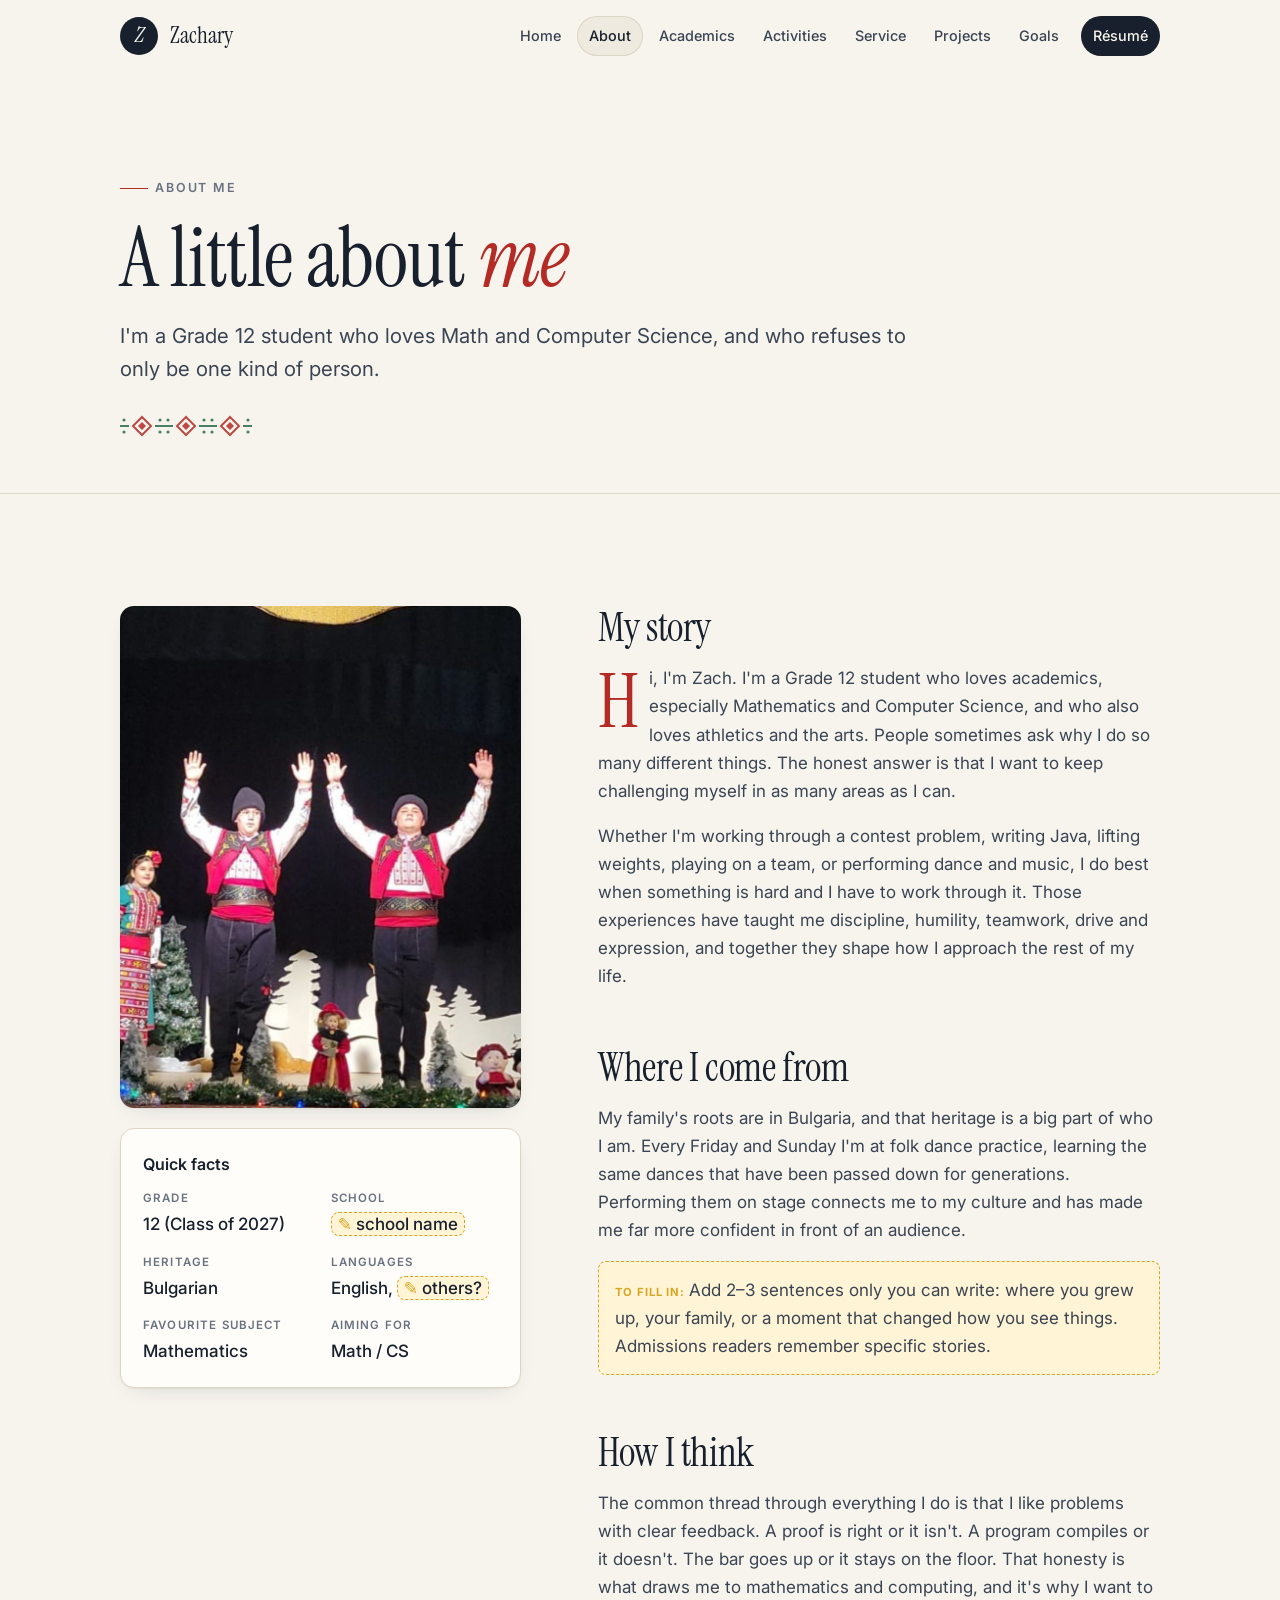
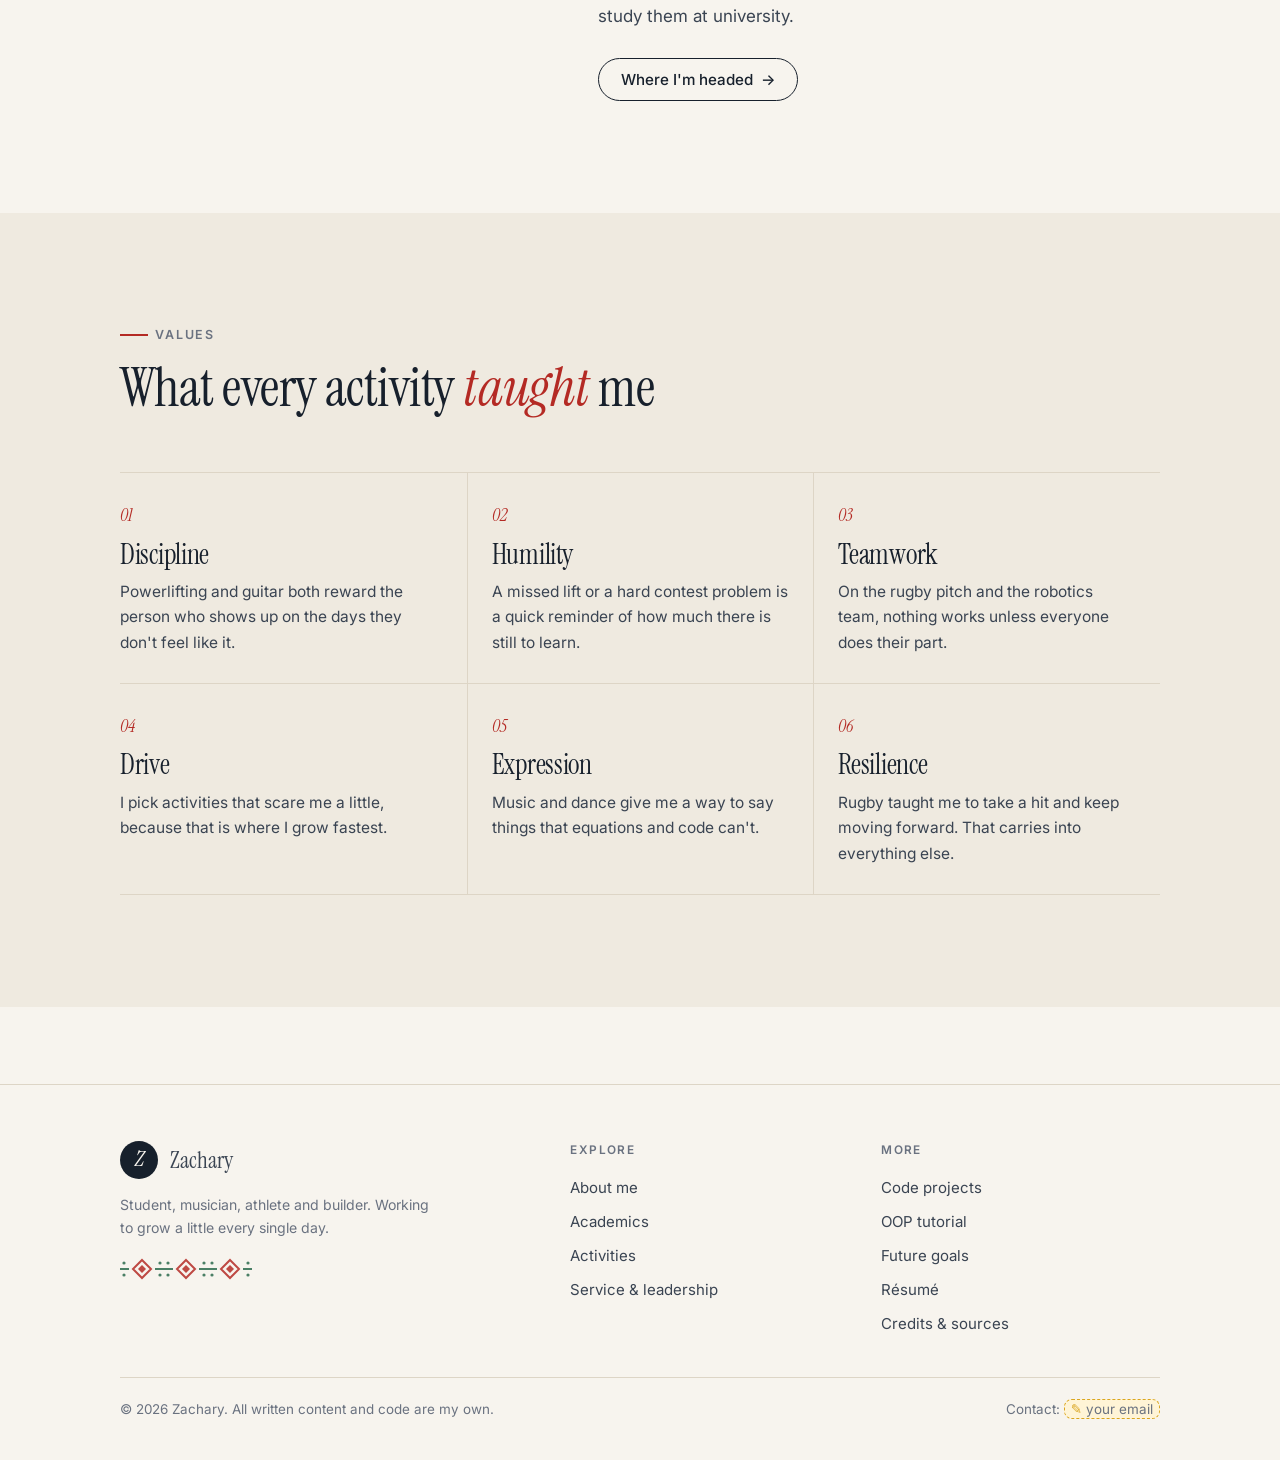
==== about.html @ 3f566f47 "Rebuild portfolio for university applications New editorial design (serif headings, warm paper palet" ====
<!DOCTYPE html>
<html lang="en" class="no-js">
<head>
    <meta charset="UTF-8">
    <meta name="viewport" content="width=device-width, initial-scale=1.0">
    <title>About — Zachary</title>
    <meta name="description" content="Who Zachary is: his story, Bulgarian heritage and the values behind his activities.">
    <meta property="og:title" content="About — Zachary">
    <meta property="og:description" content="Who Zachary is: his story, Bulgarian heritage and the values behind his activities.">
    <meta property="og:image" content="assets/web/dance.jpg">
    <meta name="theme-color" content="#f7f4ee">
    <link rel="icon" href="data:image/svg+xml,%3Csvg xmlns='http://www.w3.org/2000/svg' viewBox='0 0 32 32'%3E%3Ccircle cx='16' cy='16' r='16' fill='%2317202c'/%3E%3Cpath d='M16 6 L24 16 L16 26 L8 16 Z' fill='none' stroke='%23e0605a' stroke-width='2.4'/%3E%3C/svg%3E">
    <link rel="preconnect" href="https://fonts.googleapis.com">
    <link rel="preconnect" href="https://fonts.gstatic.com" crossorigin>
    <link href="https://fonts.googleapis.com/css2?family=Instrument+Serif:ital@0;1&family=Inter:wght@400;500;600;700&family=JetBrains+Mono:wght@400;500&display=swap" rel="stylesheet">
    <link rel="stylesheet" href="https://cdnjs.cloudflare.com/ajax/libs/font-awesome/6.5.1/css/all.min.css">
    <link rel="stylesheet" href="style.css">
</head>
<body>
    <a class="skip-link" href="#main">Skip to content</a>

    <header class="site-header">
        <div class="wrap">
            <a href="index.html" class="brand" aria-label="Zachary — home">
                <span class="brand-mark">Z</span>
                <span class="brand-name">Zachary</span>
            </a>
            <button class="menu-btn" type="button" aria-label="Open menu" aria-expanded="false"><span></span></button>
            <nav class="nav" aria-label="Main">
                <a href="index.html">Home</a>
                <a href="about.html">About</a>
                <a href="academics.html">Academics</a>
                <a href="activities.html">Activities</a>
                <a href="service.html">Service</a>
                <a href="ics4u0.html">Projects</a>
                <a href="goals.html">Goals</a>
                <a href="resume.html" class="nav-cta">Résumé</a>
            </nav>
        </div>
    </header>

    <main id="main">
        <section class="page-head">
            <div class="wrap">
                <span class="eyebrow">About me</span>
                <h1>A little about <em>me</em></h1>
                <p class="lede">I'm a Grade 12 student who loves Math and Computer Science, and who refuses to only be one kind of person.</p>
                <div class="shevitsa short"></div>
            </div>
        </section>

        <section class="section">
            <div class="wrap split">
                <aside class="sticky reveal">
                    <img src="assets/web/dance.jpg" alt="Zachary in traditional Bulgarian costume performing folk dance" style="border-radius:var(--radius);box-shadow:var(--shadow);aspect-ratio:4/5;object-fit:cover;width:100%">
                    <div class="card" style="margin-top:20px;padding:22px">
                        <h4 style="margin-bottom:12px">Quick facts</h4>
                        <dl class="facts" style="grid-template-columns:1fr 1fr;margin:0;border:0;padding:0;gap:14px 20px">
                            <div><dt>Grade</dt><dd>12 (Class of 2027)</dd></div>
                            <div><dt>School</dt><dd><span class="todo">school name</span></dd></div>
                            <div><dt>Heritage</dt><dd>Bulgarian</dd></div>
                            <div><dt>Languages</dt><dd>English, <span class="todo">others?</span></dd></div>
                            <div><dt>Favourite subject</dt><dd>Mathematics</dd></div>
                            <div><dt>Aiming for</dt><dd>Math / CS</dd></div>
                        </dl>
                    </div>
                </aside>
                <div class="prose reveal">
                    <h2>My story</h2>
                    <p class="drop">Hi, I'm Zach. I'm a Grade 12 student who loves academics, especially Mathematics and Computer Science,
                        and who also loves athletics and the arts. People sometimes ask why I do so many different things. The honest answer is
                        that I want to keep challenging myself in as many areas as I can.</p>
                    <p>Whether I'm working through a contest problem, writing Java, lifting weights, playing on a team, or performing
                        dance and music, I do best when something is hard and I have to work through it. Those experiences have taught
                        me discipline, humility, teamwork, drive and expression, and together they shape how I approach the rest of my life.</p>

                    <h2>Where I come from</h2>
                    <p>My family's roots are in Bulgaria, and that heritage is a big part of who I am. Every Friday and Sunday I'm at
                        folk dance practice, learning the same dances that have been passed down for generations. Performing them on stage
                        connects me to my culture and has made me far more confident in front of an audience.</p>
                    <p class="todo">Add 2–3 sentences only you can write: where you grew up, your family, or a moment that changed how you see things. Admissions readers remember specific stories.</p>

                    <h2>How I think</h2>
                    <p>The common thread through everything I do is that I like problems with clear feedback. A proof is right or it
                        isn't. A program compiles or it doesn't. The bar goes up or it stays on the floor. That honesty is what draws me to
                        mathematics and computing, and it's why I want to study them at university.</p>
                    <p style="margin-top:28px"><a class="btn btn-ghost" href="goals.html">Where I'm headed <span class="arrow">→</span></a></p>
                </div>
            </div>
        </section>

        <section class="section alt">
            <div class="wrap">
                <div class="section-head reveal">
                    <span class="eyebrow">Values</span>
                    <h2>What every activity <em>taught</em> me</h2>
                </div>
                <div class="values reveal">
                    <div class="value"><h3>Discipline</h3><p>Powerlifting and guitar both reward the person who shows up on the days they don't feel like it.</p></div>
                    <div class="value"><h3>Humility</h3><p>A missed lift or a hard contest problem is a quick reminder of how much there is still to learn.</p></div>
                    <div class="value"><h3>Teamwork</h3><p>On the rugby pitch and the robotics team, nothing works unless everyone does their part.</p></div>
                    <div class="value"><h3>Drive</h3><p>I pick activities that scare me a little, because that is where I grow fastest.</p></div>
                    <div class="value"><h3>Expression</h3><p>Music and dance give me a way to say things that equations and code can't.</p></div>
                    <div class="value"><h3>Resilience</h3><p>Rugby taught me to take a hit and keep moving forward. That carries into everything else.</p></div>
                </div>
            </div>
        </section>

    </main>

    <footer class="site-footer">
        <div class="wrap">
            <div class="footer-grid">
                <div>
                    <a href="index.html" class="brand"><span class="brand-mark">Z</span><span class="brand-name">Zachary</span></a>
                    <p class="muted small" style="margin-top:14px;max-width:36ch">Student, musician, athlete and builder. Working to grow a little every single day.</p>
                    <div class="shevitsa short" style="margin-top:18px"></div>
                </div>
                <div>
                    <h4>Explore</h4>
                    <ul>
                        <li><a href="about.html">About me</a></li>
                        <li><a href="academics.html">Academics</a></li>
                        <li><a href="activities.html">Activities</a></li>
                        <li><a href="service.html">Service &amp; leadership</a></li>
                    </ul>
                </div>
                <div>
                    <h4>More</h4>
                    <ul>
                        <li><a href="ics4u0.html">Code projects</a></li>
                        <li><a href="tutorial.html">OOP tutorial</a></li>
                        <li><a href="goals.html">Future goals</a></li>
                        <li><a href="resume.html">Résumé</a></li>
                        <li><a href="bibliography.html">Credits &amp; sources</a></li>
                    </ul>
                </div>
            </div>
            <div class="footer-bottom">
                <span>&copy; 2026 Zachary. All written content and code are my own.</span>
                <span>Contact: <span class="todo">your email</span></span>
            </div>
        </div>
    </footer>

    <script src="script.js"></script>
</body>
</html>
---- style.css ----
/* ==========================================================================
   Zachary — Portfolio
   One stylesheet for every page. Colours and fonts are set as tokens below,
   so the whole look can be changed from this first block.
   ========================================================================== */

:root {
    --paper: #f7f4ee;
    --paper-2: #efeae0;
    --card: #fffdf9;
    --ink: #17202c;
    --ink-2: #3a4452;
    --muted: #6a7280;
    --rule: #ddd5c6;
    --red: #b42a24;      /* Bulgarian flag red, softened */
    --green: #2c6a4d;    /* Bulgarian flag green, softened */
    --gold: #b8892e;
    --todo-bg: #fff4d6;
    --todo-border: #d9a520;
    --code-bg: #141a23;
    --code-ink: #e6e2d8;

    --serif: 'Instrument Serif', Georgia, 'Times New Roman', serif;
    --sans: 'Inter', system-ui, -apple-system, 'Segoe UI', sans-serif;
    --mono: 'JetBrains Mono', ui-monospace, Menlo, Consolas, monospace;

    --wrap: 1120px;
    --gutter: clamp(16px, 4vw, 40px);
    --radius: 14px;
    --shadow: 0 1px 2px rgba(23, 32, 44, .05), 0 8px 24px -12px rgba(23, 32, 44, .18);
}

@media (prefers-color-scheme: dark) {
    :root {
        --paper: #12161c;
        --paper-2: #181d25;
        --card: #1b212a;
        --ink: #efe9dd;
        --ink-2: #c9c3b7;
        --muted: #9199a5;
        --rule: #2d3440;
        --red: #e0605a;
        --green: #5fb08a;
        --gold: #d9ad55;
        --todo-bg: #352b10;
        --todo-border: #c9961d;
        --code-bg: #0b0e13;
        --shadow: 0 1px 2px rgba(0, 0, 0, .3), 0 10px 30px -14px rgba(0, 0, 0, .6);
    }
}

/* ---------- Base ---------- */
*, *::before, *::after { box-sizing: border-box; }
* { margin: 0; }

html { scroll-behavior: smooth; scroll-padding-top: 90px; -webkit-text-size-adjust: 100%; }

body {
    font-family: var(--sans);
    font-size: 17px;
    line-height: 1.65;
    color: var(--ink);
    background: var(--paper);
    overflow-x: hidden;
    -webkit-font-smoothing: antialiased;
}

img { max-width: 100%; display: block; }
a { color: inherit; }
p + p { margin-top: 1em; }
strong { font-weight: 600; }

::selection { background: var(--red); color: #fff; }

:focus-visible { outline: 2px solid var(--red); outline-offset: 3px; border-radius: 4px; }

.skip-link {
    position: absolute; left: -999px; top: 8px; z-index: 100;
    background: var(--ink); color: var(--paper); padding: 8px 14px; border-radius: 8px;
}
.skip-link:focus { left: 8px; }

/* ---------- Type ---------- */
h1, h2, h3 {
    font-family: var(--serif);
    font-weight: 400;
    line-height: 1.05;
    letter-spacing: -0.01em;
}
h1 { font-size: clamp(3rem, 8vw, 6.2rem); }
h2 { font-size: clamp(2.2rem, 4.6vw, 3.4rem); }
h3 { font-size: 1.75rem; line-height: 1.15; }
h4 { font-size: 1rem; font-weight: 600; }
em, .italic { font-style: italic; }
h1 em, h2 em { color: var(--red); }

.eyebrow {
    display: inline-flex; align-items: center; gap: .6em;
    font-size: .78rem; font-weight: 600; letter-spacing: .14em; text-transform: uppercase;
    color: var(--muted);
}
.eyebrow::before { content: ''; width: 28px; height: 1.5px; background: var(--red); }

.lede { font-size: clamp(1.1rem, 1.6vw, 1.3rem); color: var(--ink-2); max-width: 62ch; line-height: 1.6; }
.muted { color: var(--muted); }
.small { font-size: .88rem; }

/* ---------- Layout ---------- */
.wrap { max-width: var(--wrap); margin: 0 auto; padding: 0 var(--gutter); }
.section { padding: clamp(64px, 9vw, 112px) 0; }
.section.tight { padding-top: 0; }
.section.alt { background: var(--paper-2); }
.section-head { display: grid; gap: 14px; margin-bottom: clamp(32px, 5vw, 56px); max-width: 760px; }

.grid { display: grid; gap: 24px; }
.grid-2 { grid-template-columns: repeat(2, minmax(0, 1fr)); }
.grid-3 { grid-template-columns: repeat(3, minmax(0, 1fr)); }
.grid-4 { grid-template-columns: repeat(4, minmax(0, 1fr)); }
.split { display: grid; grid-template-columns: 5fr 7fr; gap: clamp(32px, 6vw, 80px); align-items: start; }
.split.even { grid-template-columns: 1fr 1fr; }
.split.narrow-aside { grid-template-columns: 1fr 3fr; }
.split > *, .grid > * { min-width: 0; }
.sticky { position: sticky; top: 110px; }

@media (max-width: 900px) {
    .grid-3, .grid-4 { grid-template-columns: repeat(2, minmax(0, 1fr)); }
    .split, .split.even, .split.narrow-aside { grid-template-columns: 1fr; }
    .sticky { position: static; }
}
@media (max-width: 620px) {
    body { font-size: 16px; }
    .grid-2, .grid-3, .grid-4 { grid-template-columns: 1fr; }
}

/* ---------- Folk embroidery band (shevitsa) ---------- */
.shevitsa {
    height: 22px;
    background-image: url("data:image/svg+xml,%3Csvg xmlns='http://www.w3.org/2000/svg' width='44' height='22' viewBox='0 0 44 22'%3E%3Cg fill='none' stroke-width='2'%3E%3Cpath d='M22 2 L31 11 L22 20 L13 11 Z' stroke='%23b42a24'/%3E%3Cpath d='M22 7 L26 11 L22 15 L18 11 Z' fill='%23b42a24' stroke='none'/%3E%3Cpath d='M0 11 H9 M35 11 H44' stroke='%232c6a4d'/%3E%3Ccircle cx='4' cy='5' r='1.6' fill='%232c6a4d' stroke='none'/%3E%3Ccircle cx='4' cy='17' r='1.6' fill='%232c6a4d' stroke='none'/%3E%3Ccircle cx='40' cy='5' r='1.6' fill='%232c6a4d' stroke='none'/%3E%3Ccircle cx='40' cy='17' r='1.6' fill='%232c6a4d' stroke='none'/%3E%3C/g%3E%3C/svg%3E");
    background-repeat: repeat-x;
    background-position: center;
    opacity: .85;
}
.shevitsa.short { width: 132px; }

/* ---------- Header ---------- */
.site-header {
    position: sticky; top: 0; z-index: 50;
    background: color-mix(in srgb, var(--paper) 86%, transparent);
    backdrop-filter: saturate(1.4) blur(12px);
    -webkit-backdrop-filter: saturate(1.4) blur(12px);
    border-bottom: 1px solid transparent;
    transition: border-color .3s;
}
.site-header.scrolled { border-bottom-color: var(--rule); }
.site-header .wrap { display: flex; align-items: center; justify-content: space-between; height: 72px; gap: 24px; }

.brand { display: flex; align-items: center; gap: 12px; text-decoration: none; }
.brand-mark {
    width: 38px; height: 38px; border-radius: 50%;
    display: grid; place-items: center;
    background: var(--ink); color: var(--paper);
    font-family: var(--serif); font-size: 1.35rem; font-style: italic;
}
.brand-name { font-family: var(--serif); font-size: 1.45rem; line-height: 1; }

.nav { display: flex; align-items: center; gap: 4px; }
.nav a {
    text-decoration: none; font-size: .9rem; font-weight: 500; color: var(--ink-2);
    padding: 8px 12px; border-radius: 999px; transition: background .2s, color .2s;
}
.nav a:hover { background: var(--paper-2); color: var(--ink); }
.nav a.active { color: var(--ink); background: var(--paper-2); box-shadow: inset 0 0 0 1px var(--rule); }
.nav a.nav-cta { background: var(--ink); color: var(--paper); margin-left: 6px; }
.nav a.nav-cta:hover { background: var(--red); color: #fff; }

.menu-btn {
    display: none; width: 44px; height: 44px; border-radius: 50%;
    border: 1px solid var(--rule); background: var(--card); color: var(--ink);
    cursor: pointer; align-items: center; justify-content: center;
}
.menu-btn span, .menu-btn span::before, .menu-btn span::after {
    display: block; width: 18px; height: 1.5px; background: currentColor; position: relative; transition: transform .25s, background .25s;
}
.menu-btn span::before, .menu-btn span::after { content: ''; position: absolute; left: 0; }
.menu-btn span::before { top: -6px; }
.menu-btn span::after { top: 6px; }
.menu-open .menu-btn span { background: transparent; }
.menu-open .menu-btn span::before { transform: translateY(6px) rotate(45deg); }
.menu-open .menu-btn span::after { transform: translateY(-6px) rotate(-45deg); }

@media (max-width: 1020px) {
    .menu-btn { display: inline-flex; }
    .nav {
        position: fixed; inset: 72px 0 auto 0; flex-direction: column; align-items: stretch; gap: 2px;
        background: var(--paper); border-bottom: 1px solid var(--rule);
        padding: 12px var(--gutter) 20px;
        transform: translateY(-8px); opacity: 0; pointer-events: none; transition: opacity .2s, transform .2s;
    }
    .menu-open .nav { transform: none; opacity: 1; pointer-events: auto; }
    .nav a { padding: 12px 14px; font-size: 1rem; }
    .nav a.nav-cta { margin: 8px 0 0; text-align: center; }
}

/* ---------- Buttons ---------- */
.btn {
    display: inline-flex; align-items: center; gap: .55em;
    padding: 13px 22px; border-radius: 999px;
    font: 500 .95rem/1 var(--sans); text-decoration: none; cursor: pointer;
    border: 1px solid var(--ink); transition: transform .2s, background .2s, color .2s, border-color .2s;
}
.btn:hover { transform: translateY(-2px); }
.btn-dark { background: var(--ink); color: var(--paper); }
.btn-dark:hover { background: var(--red); border-color: var(--red); color: #fff; }
.btn-ghost { background: transparent; color: var(--ink); }
.btn-ghost:hover { background: var(--ink); color: var(--paper); }
.btn .arrow { transition: transform .2s; }
.btn:hover .arrow { transform: translateX(3px); }
.btn-row { display: flex; flex-wrap: wrap; gap: 12px; }

.text-link {
    font-weight: 500; text-decoration: none; color: var(--red);
    background: linear-gradient(currentColor, currentColor) 0 100% / 0 1.5px no-repeat;
    transition: background-size .25s;
}
.text-link:hover { background-size: 100% 1.5px; }

/* ---------- Hero (home) ---------- */
.hero { padding: clamp(40px, 7vw, 88px) 0 clamp(56px, 8vw, 96px); }
.hero .wrap { display: grid; grid-template-columns: 1.05fr .95fr; gap: clamp(32px, 6vw, 72px); align-items: center; }
.hero h1 { margin: 18px 0 22px; }
.hero h1 .line { display: block; }
.hero .lede { margin-bottom: 30px; }
.hero-meta { display: flex; flex-wrap: wrap; gap: 8px; margin-top: 28px; }

.chip {
    display: inline-flex; align-items: center; gap: 6px;
    font-size: .8rem; font-weight: 500; color: var(--ink-2);
    padding: 6px 12px; border-radius: 999px; border: 1px solid var(--rule); background: var(--card);
}
.chip .dot { width: 6px; height: 6px; border-radius: 50%; background: var(--green); }

.mosaic { display: grid; grid-template-columns: 1fr 1fr; grid-template-rows: 1fr 1fr; gap: 14px; aspect-ratio: 1 / 1.02; }
.mosaic figure { position: relative; overflow: hidden; border-radius: var(--radius); box-shadow: var(--shadow); background: var(--paper-2); }
.mosaic figure:nth-child(1) { grid-row: span 2; }
.mosaic img { width: 100%; height: 100%; object-fit: cover; transition: transform .6s ease; }
.mosaic figure:hover img { transform: scale(1.04); }
.mosaic figcaption {
    position: absolute; left: 10px; bottom: 10px;
    font-size: .74rem; font-weight: 600; letter-spacing: .04em;
    background: rgba(255, 253, 249, .92); color: #17202c; padding: 5px 10px; border-radius: 999px;
}
.stamp {
    position: absolute; right: -14px; top: -14px; width: 112px; height: 112px; z-index: 2;
    animation: spin 28s linear infinite;
}
.mosaic-wrap { position: relative; }
@keyframes spin { to { transform: rotate(360deg); } }

@media (max-width: 900px) {
    .hero .wrap { grid-template-columns: 1fr; }
    .stamp { width: 88px; height: 88px; right: -6px; top: -20px; }
}

/* ---------- Page header (inner pages) ---------- */
.page-head { padding: clamp(48px, 8vw, 96px) 0 clamp(36px, 5vw, 56px); border-bottom: 1px solid var(--rule); }
.page-head h1 { font-size: clamp(2.8rem, 7vw, 5.2rem); margin: 16px 0 18px; }
.page-head .shevitsa { margin-top: 30px; }

.banner { position: relative; height: clamp(220px, 34vw, 380px); overflow: hidden; }
.banner img { width: 100%; height: 100%; object-fit: cover; }
.banner::after { content: ''; position: absolute; inset: 0; background: linear-gradient(to bottom, transparent 40%, rgba(0,0,0,.35)); }

/* ---------- Stats ---------- */
.stats { display: grid; grid-template-columns: repeat(4, 1fr); border-top: 1px solid var(--rule); border-bottom: 1px solid var(--rule); }
.stat { padding: 28px 24px; border-left: 1px solid var(--rule); }
.stat:first-child { border-left: 0; padding-left: 0; }
.stat-num { font-family: var(--serif); font-size: clamp(2.4rem, 4.5vw, 3.4rem); line-height: 1; }
.stat-num small { font-size: .45em; color: var(--muted); margin-left: 3px; }
.stat-label { margin-top: 8px; font-size: .88rem; color: var(--muted); }
@media (max-width: 900px) {
    .stats { grid-template-columns: repeat(2, 1fr); }
    .stat:nth-child(3) { border-left: 0; padding-left: 0; }
    .stat:nth-child(n+3) { border-top: 1px solid var(--rule); }
}

/* ---------- Cards ---------- */
.card {
    background: var(--card); border: 1px solid var(--rule); border-radius: var(--radius);
    padding: 28px; box-shadow: var(--shadow);
}
.card h3 { margin-bottom: 10px; }
.card p { color: var(--ink-2); }

.link-card { display: flex; flex-direction: column; gap: 12px; text-decoration: none; transition: transform .25s, border-color .25s; }
.link-card:hover { transform: translateY(-4px); border-color: var(--ink); }
.link-card .num { font-family: var(--serif); font-style: italic; color: var(--red); font-size: 1.2rem; }
.link-card .go { margin-top: auto; font-size: .9rem; font-weight: 500; display: flex; align-items: center; gap: 6px; }
.link-card:hover .go { color: var(--red); }

.icon-badge {
    width: 46px; height: 46px; border-radius: 12px; display: grid; place-items: center;
    background: var(--paper-2); color: var(--red); font-size: 1.15rem; margin-bottom: 16px;
}

/* Feature: photo + text activity block */
.feature { display: grid; grid-template-columns: 1fr 1.25fr; gap: clamp(24px, 5vw, 64px); align-items: center; }
.feature + .feature { margin-top: clamp(56px, 8vw, 96px); }
.feature.flip .feature-media { order: 2; }
.feature-media { position: relative; }
.feature-media img { border-radius: var(--radius); box-shadow: var(--shadow); aspect-ratio: 4 / 3.4; object-fit: cover; width: 100%; }
.feature-media .tag {
    position: absolute; top: 14px; left: 14px; font-size: .74rem; font-weight: 600; letter-spacing: .08em; text-transform: uppercase;
    background: var(--card); color: var(--ink); padding: 6px 12px; border-radius: 999px;
}
.feature h3 { font-size: clamp(2rem, 3.4vw, 2.6rem); margin: 10px 0 14px; }
.feature p { color: var(--ink-2); }
@media (max-width: 800px) {
    .feature { grid-template-columns: 1fr; }
    .feature.flip .feature-media { order: 0; }
}

.facts { display: grid; grid-template-columns: repeat(3, auto); justify-content: start; gap: 6px 32px; margin: 22px 0; padding: 16px 0; border-top: 1px solid var(--rule); border-bottom: 1px solid var(--rule); }
.facts dt { font-size: .72rem; font-weight: 600; letter-spacing: .1em; text-transform: uppercase; color: var(--muted); }
.facts dd { font-weight: 500; margin: 0; }
.facts div { display: grid; gap: 2px; }
@media (max-width: 520px) { .facts { grid-template-columns: 1fr 1fr; } }

.learned { margin-top: 18px; padding-left: 18px; border-left: 2px solid var(--green); color: var(--ink-2); font-style: italic; font-family: var(--serif); font-size: 1.3rem; line-height: 1.4; }

/* ---------- Lists: timeline, awards ---------- */
.timeline { list-style: none; padding: 0; position: relative; }
.timeline::before { content: ''; position: absolute; left: 7px; top: 6px; bottom: 6px; width: 1.5px; background: var(--rule); }
.timeline li { position: relative; padding: 0 0 32px 40px; }
.timeline li:last-child { padding-bottom: 0; }
.timeline li::before {
    content: ''; position: absolute; left: 0; top: 6px; width: 16px; height: 16px; border-radius: 50%;
    background: var(--paper); border: 2px solid var(--red);
}
.timeline .when { font-size: .78rem; font-weight: 600; letter-spacing: .1em; text-transform: uppercase; color: var(--red); }
.timeline h4 { font-size: 1.1rem; margin: 2px 0 4px; }
.timeline p { color: var(--ink-2); }

.award-list { list-style: none; padding: 0; border-top: 1px solid var(--rule); }
.award-list li { display: grid; grid-template-columns: 56px 1fr auto; gap: 18px; align-items: start; padding: 22px 0; border-bottom: 1px solid var(--rule); }
.award-list .medal { width: 44px; height: 44px; border-radius: 50%; display: grid; place-items: center; background: var(--paper-2); color: var(--gold); font-size: 1.05rem; }
.award-list h4 { font-size: 1.1rem; margin-bottom: 4px; }
.award-list p { color: var(--ink-2); font-size: .95rem; }
.award-list .lvl { font-size: .75rem; font-weight: 600; letter-spacing: .08em; text-transform: uppercase; color: var(--muted); white-space: nowrap; padding-top: 4px; }
@media (max-width: 620px) {
    .award-list li { grid-template-columns: 44px 1fr; }
    .award-list .lvl { grid-column: 2; padding-top: 0; }
}

.check-list { list-style: none; padding: 0; display: grid; gap: 10px; }
.check-list li { position: relative; padding-left: 28px; color: var(--ink-2); }
.check-list li::before { content: ''; position: absolute; left: 2px; top: .55em; width: 12px; height: 7px; border-left: 2px solid var(--green); border-bottom: 2px solid var(--green); transform: rotate(-45deg); }

/* ---------- Values ---------- */
.values { counter-reset: v; display: grid; grid-template-columns: repeat(3, 1fr); gap: 0; border-top: 1px solid var(--rule); }
.value { padding: 28px 24px 28px 0; border-bottom: 1px solid var(--rule); }
.value:not(:nth-child(3n+1)) { padding-left: 24px; border-left: 1px solid var(--rule); }
.value::before { counter-increment: v; content: '0' counter(v); font-family: var(--serif); font-style: italic; color: var(--red); font-size: 1.1rem; }
.value h3 { margin: 8px 0 8px; }
.value p { color: var(--ink-2); font-size: .97rem; }
@media (max-width: 900px) {
    .values { grid-template-columns: 1fr; }
    .value, .value:not(:nth-child(3n+1)) { padding: 24px 0; border-left: 0; }
}

/* ---------- Quote ---------- */
.pull { font-family: var(--serif); font-size: clamp(1.8rem, 3.6vw, 2.8rem); line-height: 1.2; max-width: 22ch; }
.pull::before { content: '“'; color: var(--red); }
.pull::after { content: '”'; color: var(--red); }

/* ---------- Powerlifting ---------- */
.lifts { display: grid; gap: 20px; }
.lift-row { display: grid; grid-template-columns: 110px 1fr 120px; gap: 16px; align-items: center; }
.lift-name { font-weight: 600; }
.lift-track { height: 10px; background: var(--paper-2); border-radius: 999px; overflow: hidden; border: 1px solid var(--rule); }
.lift-fill { height: 100%; width: 0; background: linear-gradient(90deg, var(--green), var(--red)); border-radius: inherit; transition: width 1.4s cubic-bezier(.2, .8, .2, 1); }
.lift-kg { font-family: var(--serif); font-size: 1.8rem; text-align: right; line-height: 1; }
.lift-kg small { font-family: var(--sans); font-size: .8rem; color: var(--muted); margin-left: 3px; }
.lift-total { margin-top: 10px; padding-top: 20px; border-top: 1px solid var(--rule); display: flex; justify-content: space-between; align-items: baseline; flex-wrap: wrap; gap: 8px; }
.lift-total .big { font-family: var(--serif); font-size: clamp(3rem, 6vw, 4.4rem); line-height: 1; }
@media (max-width: 520px) { .lift-row { grid-template-columns: 80px 1fr 90px; } .lift-kg { font-size: 1.4rem; } }

/* ---------- Tables ---------- */
.table-wrap { overflow-x: auto; border: 1px solid var(--rule); border-radius: var(--radius); background: var(--card); }
table { width: 100%; border-collapse: collapse; font-size: .95rem; }
th, td { text-align: left; padding: 14px 18px; border-bottom: 1px solid var(--rule); vertical-align: top; }
th { font-size: .74rem; letter-spacing: .1em; text-transform: uppercase; color: var(--muted); font-weight: 600; background: var(--paper-2); }
tr:last-child td { border-bottom: 0; }
td.num { font-variant-numeric: tabular-nums; white-space: nowrap; }
tfoot td { font-weight: 600; background: var(--paper-2); }

/* ---------- Placeholder blocks (to fill in before sending) ---------- */
.todo {
    background: var(--todo-bg); border: 1.5px dashed var(--todo-border); border-radius: 8px;
    padding: 1px 6px; font-style: normal;
}
div.todo, p.todo, li.todo { padding: 14px 16px; display: block; }
.todo::before { content: '✎ '; color: var(--todo-border); }
div.todo::before, p.todo::before, li.todo::before { content: 'TO FILL IN: '; font: 700 .7rem/1 var(--sans); letter-spacing: .08em; }

/* ---------- Code ---------- */
.code-block { border-radius: 12px; overflow: hidden; background: var(--code-bg); margin: 16px 0 28px; box-shadow: var(--shadow); border: 1px solid rgba(255,255,255,.06); }
.code-top { display: flex; align-items: center; justify-content: space-between; padding: 10px 14px; border-bottom: 1px solid rgba(255,255,255,.08); }
.code-top .dots { display: flex; gap: 6px; }
.code-top .dots i { width: 10px; height: 10px; border-radius: 50%; background: #3a4250; display: block; }
.code-top .file { font: 500 .8rem var(--mono); color: #9aa3b0; }
.copy-btn { font: 500 .75rem var(--sans); color: #9aa3b0; background: transparent; border: 1px solid #3a4250; border-radius: 6px; padding: 4px 10px; cursor: pointer; }
.copy-btn:hover { color: #fff; border-color: #6a7280; }
pre { margin: 0; padding: 18px 20px; overflow-x: auto; }
pre code { font: .86rem/1.7 var(--mono); color: var(--code-ink); }
.tok-k { color: #f08d7e; }
.tok-t { color: #7fc8a9; }
.tok-s { color: #e8c37a; }
.tok-n { color: #b9a4f0; }
.tok-c { color: #7c8594; font-style: italic; }
:not(pre) > code { font: .88em var(--mono); background: var(--paper-2); border: 1px solid var(--rule); padding: 1px 6px; border-radius: 5px; }

.project { padding-bottom: clamp(48px, 7vw, 80px); margin-bottom: clamp(48px, 7vw, 80px); border-bottom: 1px solid var(--rule); }
.project:last-child { border-bottom: 0; margin-bottom: 0; padding-bottom: 0; }
.project h2 { font-size: clamp(2rem, 4vw, 2.8rem); margin: 10px 0 14px; }
.project h4 { margin-top: 28px; font-size: 1.05rem; }
.concepts { display: flex; flex-wrap: wrap; gap: 8px; margin: 18px 0 8px; }

/* ---------- Prose (tutorial, story) ---------- */
.prose { max-width: 68ch; }
.prose h2 { font-size: clamp(1.9rem, 3.4vw, 2.5rem); margin: 56px 0 16px; }
.prose h2:first-child { margin-top: 0; }
.prose p, .prose li { color: var(--ink-2); }
.prose ul { padding-left: 1.2em; display: grid; gap: 12px; margin: 16px 0; }
.prose .drop::first-letter { font-family: var(--serif); float: left; font-size: 4.4em; line-height: .85; padding: 6px 10px 0 0; color: var(--red); }

.toc { list-style: none; padding: 0; display: grid; gap: 4px; border-left: 1.5px solid var(--rule); }
.toc a { display: block; padding: 6px 0 6px 16px; margin-left: -1.5px; border-left: 1.5px solid transparent; text-decoration: none; color: var(--muted); font-size: .92rem; }
.toc a:hover { color: var(--ink); border-left-color: var(--red); }

/* ---------- CTA band ---------- */
.cta { background: var(--ink); color: var(--paper); border-radius: 22px; padding: clamp(36px, 6vw, 64px); display: grid; grid-template-columns: 1.4fr 1fr; gap: 32px; align-items: center; position: relative; overflow: hidden; }
.cta h2 { color: var(--paper); }
.cta p { color: color-mix(in srgb, var(--paper) 75%, transparent); margin-top: 12px; }
.cta .btn-row { justify-content: flex-end; }
.cta .btn-dark { background: var(--paper); color: var(--ink); border-color: var(--paper); }
.cta .btn-dark:hover { background: var(--red); color: #fff; border-color: var(--red); }
.cta .btn-ghost { color: var(--paper); border-color: color-mix(in srgb, var(--paper) 40%, transparent); }
.cta .btn-ghost:hover { background: var(--paper); color: var(--ink); }
@media (prefers-color-scheme: dark) { .cta { background: var(--card); border: 1px solid var(--rule); } }
@media (max-width: 800px) { .cta { grid-template-columns: 1fr; } .cta .btn-row { justify-content: flex-start; } }

/* ---------- Footer ---------- */
.site-footer { border-top: 1px solid var(--rule); padding: 56px 0 40px; margin-top: clamp(40px, 6vw, 80px); }
.footer-grid { display: grid; grid-template-columns: 1.5fr 1fr 1fr; gap: 32px; }
.footer-grid h4 { font-size: .74rem; letter-spacing: .12em; text-transform: uppercase; color: var(--muted); margin-bottom: 12px; }
.footer-grid ul { list-style: none; padding: 0; display: grid; gap: 6px; }
.footer-grid a { text-decoration: none; color: var(--ink-2); font-size: .94rem; }
.footer-grid a:hover { color: var(--red); }
.footer-bottom { margin-top: 40px; padding-top: 20px; border-top: 1px solid var(--rule); display: flex; justify-content: space-between; flex-wrap: wrap; gap: 12px; font-size: .84rem; color: var(--muted); }
@media (max-width: 760px) { .footer-grid { grid-template-columns: 1fr 1fr; } .footer-grid > div:first-child { grid-column: 1 / -1; } }

/* ---------- Résumé ---------- */
.resume { background: var(--card); border: 1px solid var(--rule); border-radius: 6px; box-shadow: var(--shadow); padding: clamp(28px, 6vw, 64px); max-width: 860px; margin: 0 auto; }
.resume header { display: flex; justify-content: space-between; align-items: end; gap: 20px; flex-wrap: wrap; padding-bottom: 18px; border-bottom: 2px solid var(--ink); }
.resume header h1 { font-size: clamp(2.4rem, 6vw, 3.4rem); }
.resume section { padding: 18px 0; border-bottom: 1px solid var(--rule); display: grid; grid-template-columns: 150px 1fr; gap: 20px; }
.resume section:last-child { border-bottom: 0; }
.resume h2 { font-family: var(--sans); font-size: .74rem; font-weight: 700; letter-spacing: .14em; text-transform: uppercase; color: var(--red); padding-top: 4px; }
.resume .item + .item { margin-top: 12px; }
.resume .item-head { display: flex; justify-content: space-between; gap: 12px; flex-wrap: wrap; }
.resume .item-head strong { font-weight: 600; }
.resume .item-head span { color: var(--muted); font-size: .88rem; }
.resume .item p { font-size: .93rem; color: var(--ink-2); }
@media (max-width: 620px) { .resume section { grid-template-columns: 1fr; gap: 8px; } }

/* ---------- Reveal on scroll ---------- */
.reveal { opacity: 0; transform: translateY(18px); transition: opacity .8s ease, transform .8s cubic-bezier(.2, .8, .2, 1); }
.reveal.in { opacity: 1; transform: none; }
.no-js .reveal { opacity: 1; transform: none; }

@media (prefers-reduced-motion: reduce) {
    html { scroll-behavior: auto; }
    *, *::before, *::after { animation: none !important; transition: none !important; }
    .reveal { opacity: 1; transform: none; }
}

/* ---------- Print (mainly for the résumé) ---------- */
@media print {
    :root { --paper: #fff; --card: #fff; --ink: #000; --ink-2: #222; --muted: #555; --rule: #ccc; --red: #9a1f1a; }
    body { font-size: 11pt; background: #fff; }
    .site-header, .site-footer, .no-print, .shevitsa { display: none !important; }
    .page-head { padding: 0; border: 0; }
    .resume { box-shadow: none; border: 0; padding: 0; max-width: none; }
    .resume section { padding: 10px 0; break-inside: avoid; }
    .section { padding: 0; }
    .reveal { opacity: 1 !important; transform: none !important; }
    .todo { background: none; border: 0; }
    a { text-decoration: none; }
}
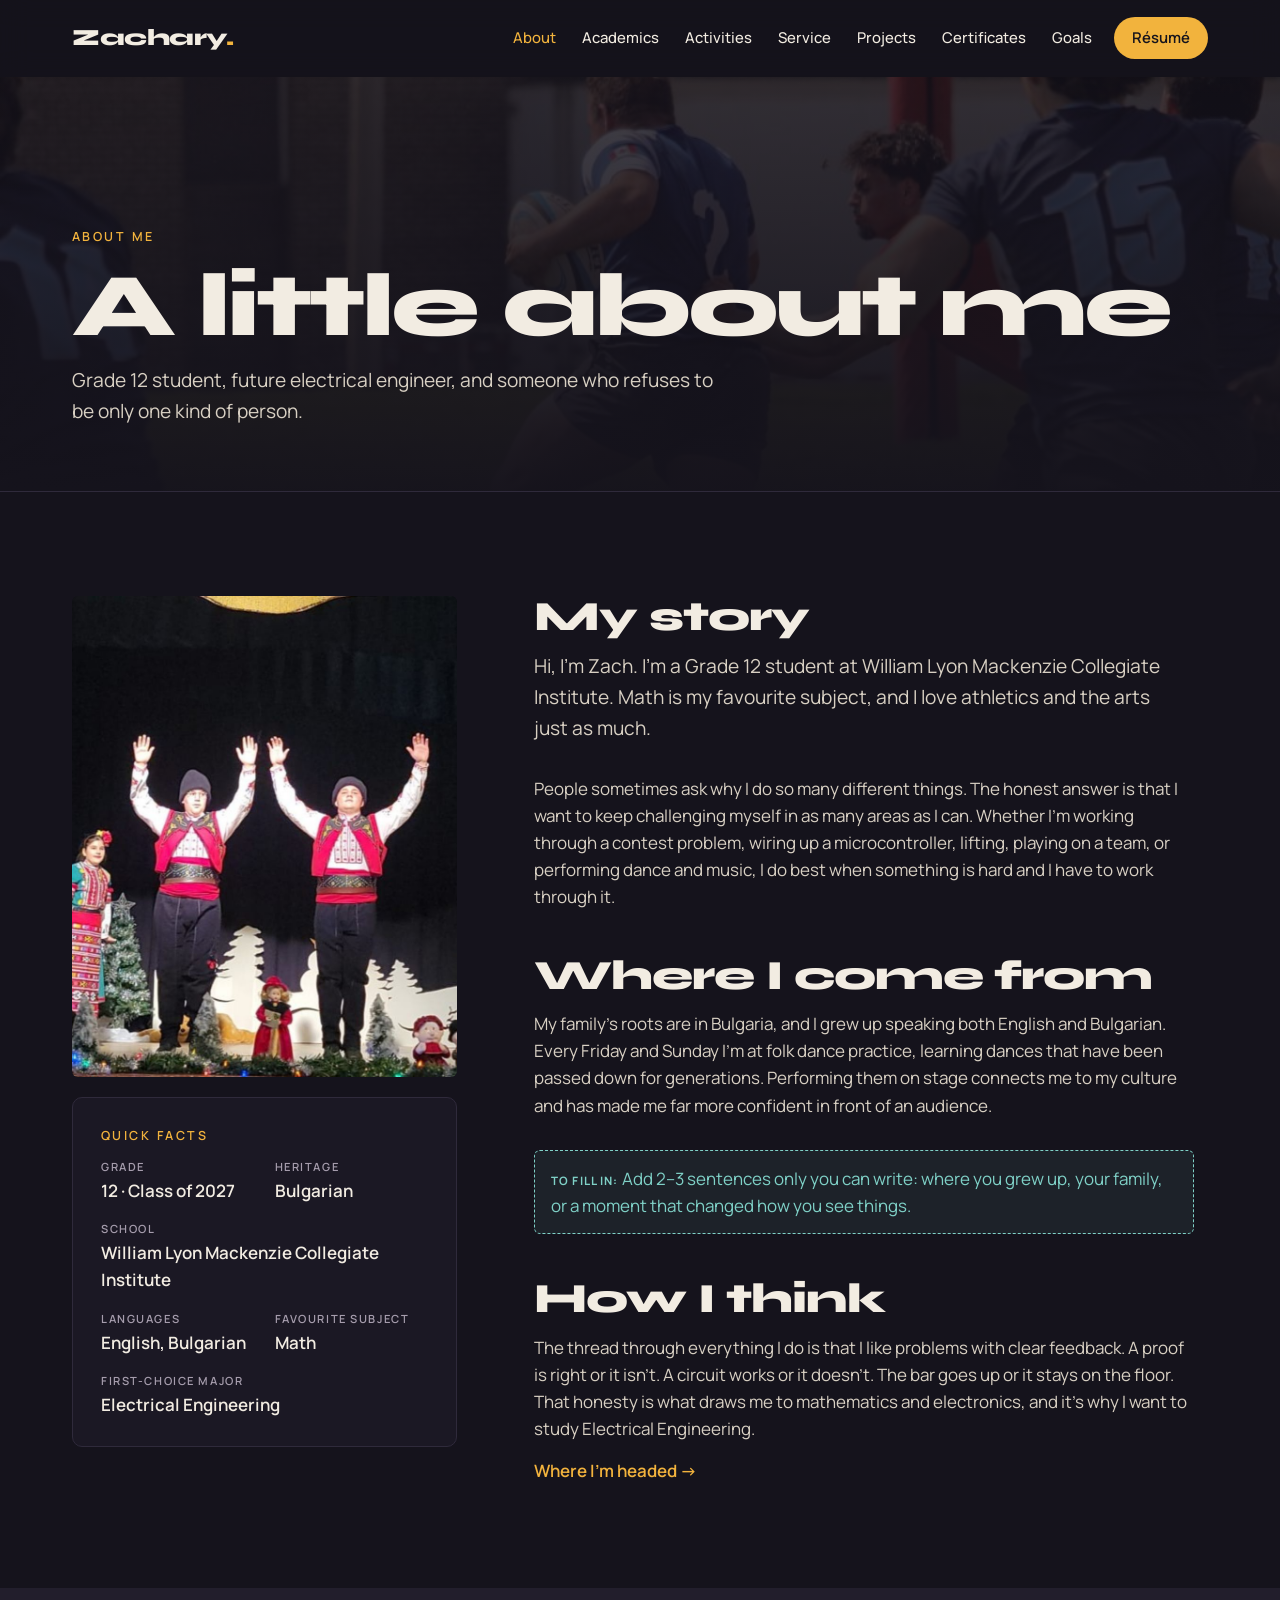
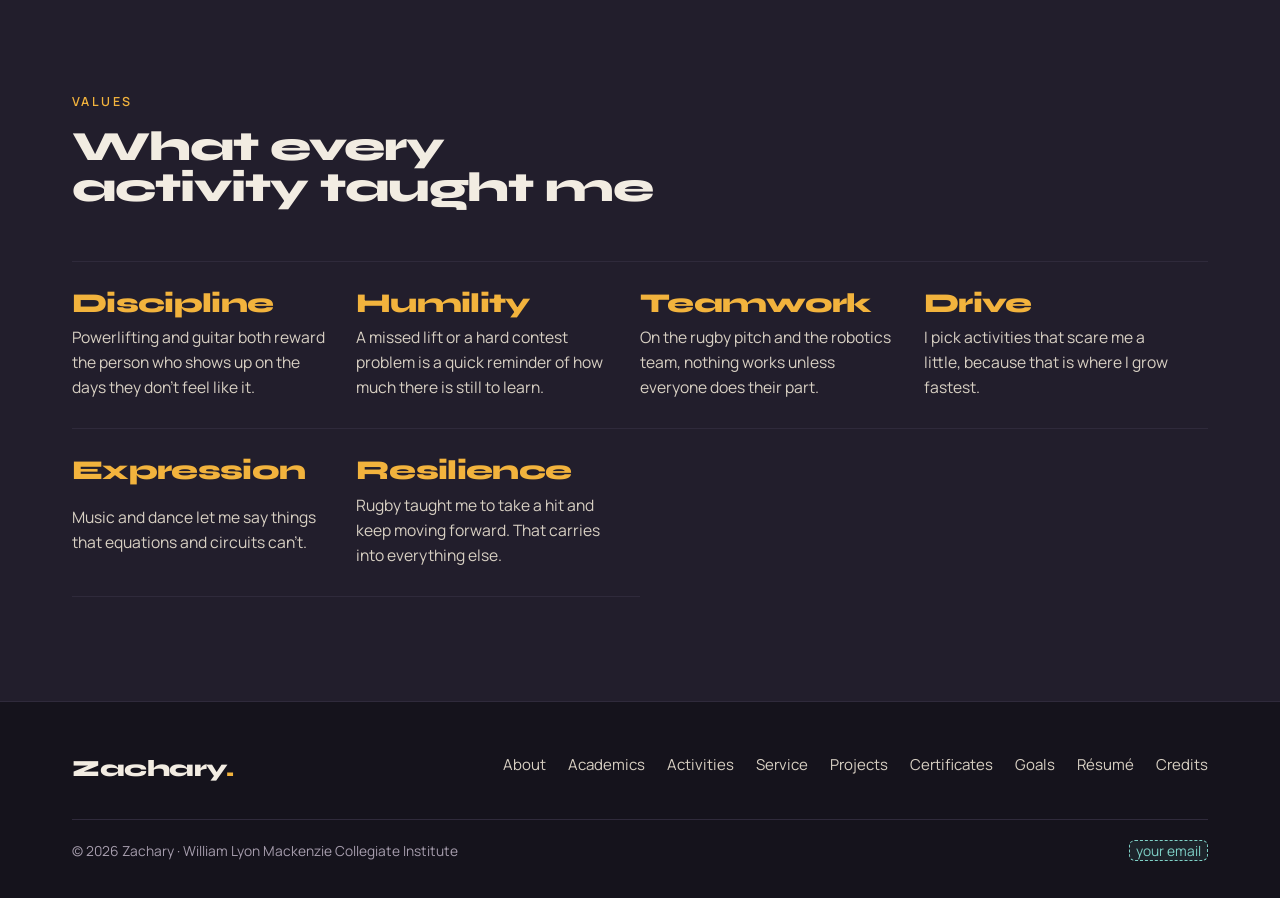
==== commit 30c707c2: "Redesign portfolio in the "Stage Light" style Dark, photo-led design (Syne + Manrope, stage-amber ac" ====
--- a/about.html
+++ b/about.html
@@ -1,5 +1,5 @@
 <!DOCTYPE html>
-<html lang="en" class="no-js">
+<html lang="en">
 <head>
     <meta charset="UTF-8">
     <meta name="viewport" content="width=device-width, initial-scale=1.0">
@@ -8,12 +8,11 @@
     <meta property="og:title" content="About — Zachary">
     <meta property="og:description" content="Who Zachary is: his story, Bulgarian heritage and the values behind his activities.">
     <meta property="og:image" content="assets/web/dance.jpg">
-    <meta name="theme-color" content="#f7f4ee">
-    <link rel="icon" href="data:image/svg+xml,%3Csvg xmlns='http://www.w3.org/2000/svg' viewBox='0 0 32 32'%3E%3Ccircle cx='16' cy='16' r='16' fill='%2317202c'/%3E%3Cpath d='M16 6 L24 16 L16 26 L8 16 Z' fill='none' stroke='%23e0605a' stroke-width='2.4'/%3E%3C/svg%3E">
+    <meta name="theme-color" content="#15131c">
+    <link rel="icon" href="data:image/svg+xml,%3Csvg xmlns='http://www.w3.org/2000/svg' viewBox='0 0 32 32'%3E%3Crect width='32' height='32' rx='7' fill='%2315131c'/%3E%3Ctext x='16' y='23' font-family='Arial Black,sans-serif' font-size='19' font-weight='900' text-anchor='middle' fill='%23f2b33d'%3EZ%3C/text%3E%3C/svg%3E">
     <link rel="preconnect" href="https://fonts.googleapis.com">
     <link rel="preconnect" href="https://fonts.gstatic.com" crossorigin>
-    <link href="https://fonts.googleapis.com/css2?family=Instrument+Serif:ital@0;1&family=Inter:wght@400;500;600;700&family=JetBrains+Mono:wght@400;500&display=swap" rel="stylesheet">
-    <link rel="stylesheet" href="https://cdnjs.cloudflare.com/ajax/libs/font-awesome/6.5.1/css/all.min.css">
+    <link href="https://fonts.googleapis.com/css2?family=Syne:wght@600;700;800&family=Manrope:wght@400;500;600;700&display=swap" rel="stylesheet">
     <link rel="stylesheet" href="style.css">
 </head>
 <body>
@@ -21,18 +20,15 @@
 
     <header class="site-header">
         <div class="wrap">
-            <a href="index.html" class="brand" aria-label="Zachary — home">
-                <span class="brand-mark">Z</span>
-                <span class="brand-name">Zachary</span>
-            </a>
+            <a href="index.html" class="brand">Zachary<span>.</span></a>
             <button class="menu-btn" type="button" aria-label="Open menu" aria-expanded="false"><span></span></button>
             <nav class="nav" aria-label="Main">
-                <a href="index.html">Home</a>
                 <a href="about.html">About</a>
                 <a href="academics.html">Academics</a>
                 <a href="activities.html">Activities</a>
                 <a href="service.html">Service</a>
-                <a href="ics4u0.html">Projects</a>
+                <a href="projects.html">Projects</a>
+                <a href="certificates.html">Certificates</a>
                 <a href="goals.html">Goals</a>
                 <a href="resume.html" class="nav-cta">Résumé</a>
             </nav>
@@ -40,67 +36,66 @@
     </header>
 
     <main id="main">
-        <section class="page-head">
+        <section class="banner">
+            <img src="assets/web/rugby.jpg" alt="Zachary playing rugby">
             <div class="wrap">
-                <span class="eyebrow">About me</span>
-                <h1>A little about <em>me</em></h1>
-                <p class="lede">I'm a Grade 12 student who loves Math and Computer Science, and who refuses to only be one kind of person.</p>
-                <div class="shevitsa short"></div>
+                <span class="kicker">About me</span>
+                <h1>A little about me</h1>
+                <p class="lede">Grade 12 student, future electrical engineer, and someone who refuses to be only one kind of person.</p>
             </div>
         </section>
 
         <section class="section">
             <div class="wrap split">
                 <aside class="sticky reveal">
-                    <img src="assets/web/dance.jpg" alt="Zachary in traditional Bulgarian costume performing folk dance" style="border-radius:var(--radius);box-shadow:var(--shadow);aspect-ratio:4/5;object-fit:cover;width:100%">
-                    <div class="card" style="margin-top:20px;padding:22px">
-                        <h4 style="margin-bottom:12px">Quick facts</h4>
-                        <dl class="facts" style="grid-template-columns:1fr 1fr;margin:0;border:0;padding:0;gap:14px 20px">
-                            <div><dt>Grade</dt><dd>12 (Class of 2027)</dd></div>
-                            <div><dt>School</dt><dd><span class="todo">school name</span></dd></div>
+                    <img src="assets/web/dance.jpg" alt="Zachary in traditional Bulgarian costume" style="border-radius:var(--radius);aspect-ratio:4/5;object-fit:cover;width:100%">
+                    <div class="card" style="margin-top:20px">
+                        <span class="kicker">Quick facts</span>
+                        <dl class="facts" style="border:0;padding:0;margin:0;display:grid;grid-template-columns:1fr 1fr;gap:16px 20px">
+                            <div><dt>Grade</dt><dd>12 · Class of 2027</dd></div>
                             <div><dt>Heritage</dt><dd>Bulgarian</dd></div>
-                            <div><dt>Languages</dt><dd>English, <span class="todo">others?</span></dd></div>
-                            <div><dt>Favourite subject</dt><dd>Mathematics</dd></div>
-                            <div><dt>Aiming for</dt><dd>Math / CS</dd></div>
+                            <div style="grid-column:1/-1"><dt>School</dt><dd>William Lyon Mackenzie Collegiate Institute</dd></div>
+                            <div><dt>Languages</dt><dd>English, Bulgarian</dd></div>
+                            <div><dt>Favourite subject</dt><dd>Math</dd></div>
+                            <div style="grid-column:1/-1"><dt>First-choice major</dt><dd>Electrical Engineering</dd></div>
                         </dl>
                     </div>
                 </aside>
-                <div class="prose reveal">
-                    <h2>My story</h2>
-                    <p class="drop">Hi, I'm Zach. I'm a Grade 12 student who loves academics, especially Mathematics and Computer Science,
-                        and who also loves athletics and the arts. People sometimes ask why I do so many different things. The honest answer is
-                        that I want to keep challenging myself in as many areas as I can.</p>
-                    <p>Whether I'm working through a contest problem, writing Java, lifting weights, playing on a team, or performing
-                        dance and music, I do best when something is hard and I have to work through it. Those experiences have taught
-                        me discipline, humility, teamwork, drive and expression, and together they shape how I approach the rest of my life.</p>
-
-                    <h2>Where I come from</h2>
-                    <p>My family's roots are in Bulgaria, and that heritage is a big part of who I am. Every Friday and Sunday I'm at
-                        folk dance practice, learning the same dances that have been passed down for generations. Performing them on stage
-                        connects me to my culture and has made me far more confident in front of an audience.</p>
-                    <p class="todo">Add 2–3 sentences only you can write: where you grew up, your family, or a moment that changed how you see things. Admissions readers remember specific stories.</p>
-
-                    <h2>How I think</h2>
-                    <p>The common thread through everything I do is that I like problems with clear feedback. A proof is right or it
-                        isn't. A program compiles or it doesn't. The bar goes up or it stays on the floor. That honesty is what draws me to
-                        mathematics and computing, and it's why I want to study them at university.</p>
-                    <p style="margin-top:28px"><a class="btn btn-ghost" href="goals.html">Where I'm headed <span class="arrow">→</span></a></p>
+                <div class="reveal" style="display:grid;gap:44px;max-width:66ch">
+                    <div style="display:grid;gap:14px">
+                        <h2>My story</h2>
+                        <p class="lede">Hi, I'm Zach. I'm a Grade 12 student at William Lyon Mackenzie Collegiate Institute. Math is my favourite subject, and I love athletics and the arts just as much.</p>
+                        <p class="muted" style="color:var(--fg-2)">People sometimes ask why I do so many different things. The honest answer is that I want to keep challenging
+                            myself in as many areas as I can. Whether I'm working through a contest problem, wiring up a microcontroller, lifting,
+                            playing on a team, or performing dance and music, I do best when something is hard and I have to work through it.</p>
+                    </div>
+                    <div style="display:grid;gap:14px">
+                        <h2>Where I come from</h2>
+                        <p style="color:var(--fg-2)">My family's roots are in Bulgaria, and I grew up speaking both English and Bulgarian. Every Friday and
+                            Sunday I'm at folk dance practice, learning dances that have been passed down for generations. Performing them on
+                            stage connects me to my culture and has made me far more confident in front of an audience.</p>
+                        <p class="todo">Add 2–3 sentences only you can write: where you grew up, your family, or a moment that changed how you see things.</p>
+                    </div>
+                    <div style="display:grid;gap:14px">
+                        <h2>How I think</h2>
+                        <p style="color:var(--fg-2)">The thread through everything I do is that I like problems with clear feedback. A proof is right or it
+                            isn't. A circuit works or it doesn't. The bar goes up or it stays on the floor. That honesty is what draws me to
+                            mathematics and electronics, and it's why I want to study Electrical Engineering.</p>
+                        <a class="link-arrow" href="goals.html">Where I'm headed</a>
+                    </div>
                 </div>
             </div>
         </section>
 
         <section class="section alt">
             <div class="wrap">
-                <div class="section-head reveal">
-                    <span class="eyebrow">Values</span>
-                    <h2>What every activity <em>taught</em> me</h2>
-                </div>
+                <div class="head reveal"><span class="kicker">Values</span><h2>What every activity taught me</h2></div>
                 <div class="values reveal">
                     <div class="value"><h3>Discipline</h3><p>Powerlifting and guitar both reward the person who shows up on the days they don't feel like it.</p></div>
                     <div class="value"><h3>Humility</h3><p>A missed lift or a hard contest problem is a quick reminder of how much there is still to learn.</p></div>
                     <div class="value"><h3>Teamwork</h3><p>On the rugby pitch and the robotics team, nothing works unless everyone does their part.</p></div>
                     <div class="value"><h3>Drive</h3><p>I pick activities that scare me a little, because that is where I grow fastest.</p></div>
-                    <div class="value"><h3>Expression</h3><p>Music and dance give me a way to say things that equations and code can't.</p></div>
+                    <div class="value"><h3>Expression</h3><p>Music and dance let me say things that equations and circuits can't.</p></div>
                     <div class="value"><h3>Resilience</h3><p>Rugby taught me to take a hit and keep moving forward. That carries into everything else.</p></div>
                 </div>
             </div>
@@ -110,35 +105,23 @@
 
     <footer class="site-footer">
         <div class="wrap">
-            <div class="footer-grid">
-                <div>
-                    <a href="index.html" class="brand"><span class="brand-mark">Z</span><span class="brand-name">Zachary</span></a>
-                    <p class="muted small" style="margin-top:14px;max-width:36ch">Student, musician, athlete and builder. Working to grow a little every single day.</p>
-                    <div class="shevitsa short" style="margin-top:18px"></div>
-                </div>
-                <div>
-                    <h4>Explore</h4>
-                    <ul>
-                        <li><a href="about.html">About me</a></li>
-                        <li><a href="academics.html">Academics</a></li>
-                        <li><a href="activities.html">Activities</a></li>
-                        <li><a href="service.html">Service &amp; leadership</a></li>
-                    </ul>
-                </div>
-                <div>
-                    <h4>More</h4>
-                    <ul>
-                        <li><a href="ics4u0.html">Code projects</a></li>
-                        <li><a href="tutorial.html">OOP tutorial</a></li>
-                        <li><a href="goals.html">Future goals</a></li>
-                        <li><a href="resume.html">Résumé</a></li>
-                        <li><a href="bibliography.html">Credits &amp; sources</a></li>
-                    </ul>
-                </div>
+            <div class="foot-top">
+                <a href="index.html" class="brand">Zachary<span>.</span></a>
+                <ul class="foot-links">
+                    <li><a href="about.html">About</a></li>
+                    <li><a href="academics.html">Academics</a></li>
+                    <li><a href="activities.html">Activities</a></li>
+                    <li><a href="service.html">Service</a></li>
+                    <li><a href="projects.html">Projects</a></li>
+                    <li><a href="certificates.html">Certificates</a></li>
+                    <li><a href="goals.html">Goals</a></li>
+                    <li><a href="resume.html">Résumé</a></li>
+                    <li><a href="bibliography.html">Credits</a></li>
+                </ul>
             </div>
-            <div class="footer-bottom">
-                <span>&copy; 2026 Zachary. All written content and code are my own.</span>
-                <span>Contact: <span class="todo">your email</span></span>
+            <div class="foot-bottom">
+                <span>&copy; 2026 Zachary · William Lyon Mackenzie Collegiate Institute</span>
+                <span><span class="todo">your email</span></span>
             </div>
         </div>
     </footer>
--- a/style.css
+++ b/style.css
@@ -1,186 +1,103 @@
 /* ==========================================================================
-   Zachary — Portfolio
-   One stylesheet for every page. Colours and fonts are set as tokens below,
-   so the whole look can be changed from this first block.
+   Zachary — Portfolio · "Stage Light"
+   One stylesheet for every page. Colours and fonts live in the first block.
    ========================================================================== */
 
 :root {
-    --paper: #f7f4ee;
-    --paper-2: #efeae0;
-    --card: #fffdf9;
-    --ink: #17202c;
-    --ink-2: #3a4452;
-    --muted: #6a7280;
-    --rule: #ddd5c6;
-    --red: #b42a24;      /* Bulgarian flag red, softened */
-    --green: #2c6a4d;    /* Bulgarian flag green, softened */
-    --gold: #b8892e;
-    --todo-bg: #fff4d6;
-    --todo-border: #d9a520;
-    --code-bg: #141a23;
-    --code-ink: #e6e2d8;
-
-    --serif: 'Instrument Serif', Georgia, 'Times New Roman', serif;
-    --sans: 'Inter', system-ui, -apple-system, 'Segoe UI', sans-serif;
-    --mono: 'JetBrains Mono', ui-monospace, Menlo, Consolas, monospace;
-
-    --wrap: 1120px;
-    --gutter: clamp(16px, 4vw, 40px);
-    --radius: 14px;
-    --shadow: 0 1px 2px rgba(23, 32, 44, .05), 0 8px 24px -12px rgba(23, 32, 44, .18);
-}
-
-@media (prefers-color-scheme: dark) {
-    :root {
-        --paper: #12161c;
-        --paper-2: #181d25;
-        --card: #1b212a;
-        --ink: #efe9dd;
-        --ink-2: #c9c3b7;
-        --muted: #9199a5;
-        --rule: #2d3440;
-        --red: #e0605a;
-        --green: #5fb08a;
-        --gold: #d9ad55;
-        --todo-bg: #352b10;
-        --todo-border: #c9961d;
-        --code-bg: #0b0e13;
-        --shadow: 0 1px 2px rgba(0, 0, 0, .3), 0 10px 30px -14px rgba(0, 0, 0, .6);
-    }
+    --bg: #15131c;
+    --bg-2: #1b1824;
+    --panel: #221e2c;
+    --line: #2f2a3b;
+    --fg: #f2ece2;
+    --fg-2: #d8d0c3;
+    --muted: #a69dad;
+    --amber: #f2b33d;
+    --amber-hi: #ffd27a;
+    --todo: #7fd1c7;            /* placeholders: a colour the design never uses elsewhere */
+    --todo-bg: rgba(127, 209, 199, .08);
+
+    --display: 'Syne', 'Arial Black', system-ui, sans-serif;
+    --body: 'Manrope', system-ui, -apple-system, 'Segoe UI', sans-serif;
+
+    --wrap: 1200px;
+    --gutter: clamp(16px, 4vw, 32px);
+    --radius: 6px;
+    color-scheme: dark;
 }
 
 /* ---------- Base ---------- */
 *, *::before, *::after { box-sizing: border-box; }
 * { margin: 0; }
-
 html { scroll-behavior: smooth; scroll-padding-top: 90px; -webkit-text-size-adjust: 100%; }
-
 body {
-    font-family: var(--sans);
+    font-family: var(--body);
     font-size: 17px;
-    line-height: 1.65;
-    color: var(--ink);
-    background: var(--paper);
+    line-height: 1.6;
+    color: var(--fg);
+    background: var(--bg);
     overflow-x: hidden;
     -webkit-font-smoothing: antialiased;
 }
-
 img { max-width: 100%; display: block; }
-a { color: inherit; }
+a { color: var(--amber); }
+a:hover { color: var(--amber-hi); }
 p + p { margin-top: 1em; }
-strong { font-weight: 600; }
-
-::selection { background: var(--red); color: #fff; }
-
-:focus-visible { outline: 2px solid var(--red); outline-offset: 3px; border-radius: 4px; }
-
-.skip-link {
-    position: absolute; left: -999px; top: 8px; z-index: 100;
-    background: var(--ink); color: var(--paper); padding: 8px 14px; border-radius: 8px;
-}
+strong { font-weight: 600; color: var(--fg); }
+::selection { background: var(--amber); color: var(--bg); }
+:focus-visible { outline: 2px solid var(--amber); outline-offset: 3px; border-radius: 4px; }
+
+.skip-link { position: absolute; left: -999px; top: 8px; z-index: 100; background: var(--amber); color: var(--bg); padding: 8px 14px; border-radius: 999px; }
 .skip-link:focus { left: 8px; }
 
 /* ---------- Type ---------- */
-h1, h2, h3 {
-    font-family: var(--serif);
-    font-weight: 400;
-    line-height: 1.05;
-    letter-spacing: -0.01em;
-}
-h1 { font-size: clamp(3rem, 8vw, 6.2rem); }
-h2 { font-size: clamp(2.2rem, 4.6vw, 3.4rem); }
-h3 { font-size: 1.75rem; line-height: 1.15; }
-h4 { font-size: 1rem; font-weight: 600; }
-em, .italic { font-style: italic; }
-h1 em, h2 em { color: var(--red); }
-
-.eyebrow {
-    display: inline-flex; align-items: center; gap: .6em;
-    font-size: .78rem; font-weight: 600; letter-spacing: .14em; text-transform: uppercase;
-    color: var(--muted);
-}
-.eyebrow::before { content: ''; width: 28px; height: 1.5px; background: var(--red); }
-
-.lede { font-size: clamp(1.1rem, 1.6vw, 1.3rem); color: var(--ink-2); max-width: 62ch; line-height: 1.6; }
+h1, h2, h3 { font-family: var(--display); font-weight: 800; line-height: 1; letter-spacing: -0.025em; text-wrap: balance; }
+h1 { font-size: clamp(3.2rem, 8.5vw, 7.6rem); line-height: .92; letter-spacing: -0.035em; }
+h2 { font-size: clamp(1.9rem, 3.4vw, 2.6rem); }
+h3 { font-size: clamp(1.6rem, 2.6vw, 2rem); }
+h4 { font-size: 1.05rem; font-weight: 600; }
+
+.kicker { font-size: .78rem; font-weight: 600; letter-spacing: .2em; text-transform: uppercase; color: var(--amber); }
+.lede { font-size: clamp(1.08rem, 1.5vw, 1.22rem); color: var(--fg-2); max-width: 54ch; }
 .muted { color: var(--muted); }
-.small { font-size: .88rem; }
+.small { font-size: .9rem; }
 
 /* ---------- Layout ---------- */
-.wrap { max-width: var(--wrap); margin: 0 auto; padding: 0 var(--gutter); }
-.section { padding: clamp(64px, 9vw, 112px) 0; }
-.section.tight { padding-top: 0; }
-.section.alt { background: var(--paper-2); }
-.section-head { display: grid; gap: 14px; margin-bottom: clamp(32px, 5vw, 56px); max-width: 760px; }
-
+.wrap { max-width: var(--wrap); margin: 0 auto; padding-left: var(--gutter); padding-right: var(--gutter); }
+.section { padding-block: clamp(64px, 9vw, 104px); }
+.section.alt { background: var(--panel); }
+.section.ruled { border-top: 1px solid var(--line); }
+.head { display: grid; gap: 14px; margin-bottom: clamp(32px, 5vw, 52px); max-width: 760px; }
 .grid { display: grid; gap: 24px; }
-.grid-2 { grid-template-columns: repeat(2, minmax(0, 1fr)); }
-.grid-3 { grid-template-columns: repeat(3, minmax(0, 1fr)); }
-.grid-4 { grid-template-columns: repeat(4, minmax(0, 1fr)); }
-.split { display: grid; grid-template-columns: 5fr 7fr; gap: clamp(32px, 6vw, 80px); align-items: start; }
-.split.even { grid-template-columns: 1fr 1fr; }
-.split.narrow-aside { grid-template-columns: 1fr 3fr; }
-.split > *, .grid > * { min-width: 0; }
+.cols-2 { grid-template-columns: repeat(auto-fit, minmax(min(100%, 320px), 1fr)); gap: clamp(32px, 5vw, 56px); }
+.cols-3 { grid-template-columns: repeat(auto-fit, minmax(min(100%, 260px), 1fr)); }
+.cols-4 { grid-template-columns: repeat(auto-fit, minmax(min(100%, 220px), 1fr)); }
+.grid > *, .split > * { min-width: 0; }
+.split { display: grid; grid-template-columns: 4fr 7fr; gap: clamp(32px, 6vw, 80px); align-items: start; }
 .sticky { position: sticky; top: 110px; }
-
-@media (max-width: 900px) {
-    .grid-3, .grid-4 { grid-template-columns: repeat(2, minmax(0, 1fr)); }
-    .split, .split.even, .split.narrow-aside { grid-template-columns: 1fr; }
+@media (max-width: 860px) {
+    .split { grid-template-columns: 1fr; }
     .sticky { position: static; }
 }
-@media (max-width: 620px) {
-    body { font-size: 16px; }
-    .grid-2, .grid-3, .grid-4 { grid-template-columns: 1fr; }
-}
-
-/* ---------- Folk embroidery band (shevitsa) ---------- */
-.shevitsa {
-    height: 22px;
-    background-image: url("data:image/svg+xml,%3Csvg xmlns='http://www.w3.org/2000/svg' width='44' height='22' viewBox='0 0 44 22'%3E%3Cg fill='none' stroke-width='2'%3E%3Cpath d='M22 2 L31 11 L22 20 L13 11 Z' stroke='%23b42a24'/%3E%3Cpath d='M22 7 L26 11 L22 15 L18 11 Z' fill='%23b42a24' stroke='none'/%3E%3Cpath d='M0 11 H9 M35 11 H44' stroke='%232c6a4d'/%3E%3Ccircle cx='4' cy='5' r='1.6' fill='%232c6a4d' stroke='none'/%3E%3Ccircle cx='4' cy='17' r='1.6' fill='%232c6a4d' stroke='none'/%3E%3Ccircle cx='40' cy='5' r='1.6' fill='%232c6a4d' stroke='none'/%3E%3Ccircle cx='40' cy='17' r='1.6' fill='%232c6a4d' stroke='none'/%3E%3C/g%3E%3C/svg%3E");
-    background-repeat: repeat-x;
-    background-position: center;
-    opacity: .85;
-}
-.shevitsa.short { width: 132px; }
 
 /* ---------- Header ---------- */
-.site-header {
-    position: sticky; top: 0; z-index: 50;
-    background: color-mix(in srgb, var(--paper) 86%, transparent);
-    backdrop-filter: saturate(1.4) blur(12px);
-    -webkit-backdrop-filter: saturate(1.4) blur(12px);
-    border-bottom: 1px solid transparent;
-    transition: border-color .3s;
-}
-.site-header.scrolled { border-bottom-color: var(--rule); }
-.site-header .wrap { display: flex; align-items: center; justify-content: space-between; height: 72px; gap: 24px; }
-
-.brand { display: flex; align-items: center; gap: 12px; text-decoration: none; }
-.brand-mark {
-    width: 38px; height: 38px; border-radius: 50%;
-    display: grid; place-items: center;
-    background: var(--ink); color: var(--paper);
-    font-family: var(--serif); font-size: 1.35rem; font-style: italic;
-}
-.brand-name { font-family: var(--serif); font-size: 1.45rem; line-height: 1; }
-
-.nav { display: flex; align-items: center; gap: 4px; }
-.nav a {
-    text-decoration: none; font-size: .9rem; font-weight: 500; color: var(--ink-2);
-    padding: 8px 12px; border-radius: 999px; transition: background .2s, color .2s;
-}
-.nav a:hover { background: var(--paper-2); color: var(--ink); }
-.nav a.active { color: var(--ink); background: var(--paper-2); box-shadow: inset 0 0 0 1px var(--rule); }
-.nav a.nav-cta { background: var(--ink); color: var(--paper); margin-left: 6px; }
-.nav a.nav-cta:hover { background: var(--red); color: #fff; }
-
-.menu-btn {
-    display: none; width: 44px; height: 44px; border-radius: 50%;
-    border: 1px solid var(--rule); background: var(--card); color: var(--ink);
-    cursor: pointer; align-items: center; justify-content: center;
-}
-.menu-btn span, .menu-btn span::before, .menu-btn span::after {
-    display: block; width: 18px; height: 1.5px; background: currentColor; position: relative; transition: transform .25s, background .25s;
-}
+.site-header { position: sticky; top: 0; z-index: 50; background: rgba(21, 19, 28, .82); backdrop-filter: blur(14px); -webkit-backdrop-filter: blur(14px); border-bottom: 1px solid transparent; transition: border-color .3s, background .3s; }
+.site-header.scrolled { border-bottom-color: var(--line); }
+.home .site-header { position: fixed; left: 0; right: 0; background: transparent; backdrop-filter: none; -webkit-backdrop-filter: none; }
+.home .site-header.scrolled { background: rgba(21, 19, 28, .9); backdrop-filter: blur(14px); -webkit-backdrop-filter: blur(14px); }
+.site-header .wrap { display: flex; align-items: center; justify-content: space-between; height: 76px; gap: 24px; }
+.brand { font-family: var(--display); font-weight: 800; font-size: 1.45rem; color: var(--fg); text-decoration: none; letter-spacing: -0.02em; }
+.brand span { color: var(--amber); }
+.brand:hover { color: var(--fg); }
+
+.nav { display: flex; align-items: center; gap: 2px; }
+.nav a { color: var(--fg); text-decoration: none; font-size: .93rem; font-weight: 500; padding: 8px 12px; border-radius: 999px; transition: color .2s, background .2s; }
+.nav a:hover { color: var(--amber-hi); }
+.nav a.active { color: var(--amber); }
+.nav a.nav-cta { background: var(--amber); color: var(--bg); font-weight: 600; margin-left: 8px; padding: 9px 18px; }
+.nav a.nav-cta:hover { background: var(--amber-hi); color: var(--bg); }
+
+.menu-btn { display: none; width: 44px; height: 44px; border-radius: 50%; border: 1px solid var(--line); background: var(--panel); color: var(--fg); cursor: pointer; align-items: center; justify-content: center; }
+.menu-btn span, .menu-btn span::before, .menu-btn span::after { display: block; width: 18px; height: 1.5px; background: currentColor; position: relative; transition: transform .25s, background .25s; }
 .menu-btn span::before, .menu-btn span::after { content: ''; position: absolute; left: 0; }
 .menu-btn span::before { top: -6px; }
 .menu-btn span::after { top: 6px; }
@@ -188,312 +105,225 @@
 .menu-open .menu-btn span::before { transform: translateY(6px) rotate(45deg); }
 .menu-open .menu-btn span::after { transform: translateY(-6px) rotate(-45deg); }
 
-@media (max-width: 1020px) {
+@media (max-width: 1060px) {
     .menu-btn { display: inline-flex; }
-    .nav {
-        position: fixed; inset: 72px 0 auto 0; flex-direction: column; align-items: stretch; gap: 2px;
-        background: var(--paper); border-bottom: 1px solid var(--rule);
-        padding: 12px var(--gutter) 20px;
-        transform: translateY(-8px); opacity: 0; pointer-events: none; transition: opacity .2s, transform .2s;
-    }
-    .menu-open .nav { transform: none; opacity: 1; pointer-events: auto; }
-    .nav a { padding: 12px 14px; font-size: 1rem; }
-    .nav a.nav-cta { margin: 8px 0 0; text-align: center; }
+    .nav { position: fixed; inset: 76px 0 auto 0; flex-direction: column; align-items: stretch; gap: 2px; background: var(--bg); border-bottom: 1px solid var(--line); padding: 12px var(--gutter) 22px; opacity: 0; transform: translateY(-8px); pointer-events: none; transition: opacity .2s, transform .2s; }
+    .menu-open .nav { opacity: 1; transform: none; pointer-events: auto; }
+    .nav a { padding: 12px 14px; font-size: 1.05rem; }
+    .nav a.nav-cta { margin: 10px 0 0; text-align: center; }
 }
 
 /* ---------- Buttons ---------- */
-.btn {
-    display: inline-flex; align-items: center; gap: .55em;
-    padding: 13px 22px; border-radius: 999px;
-    font: 500 .95rem/1 var(--sans); text-decoration: none; cursor: pointer;
-    border: 1px solid var(--ink); transition: transform .2s, background .2s, color .2s, border-color .2s;
-}
+.btn { display: inline-flex; align-items: center; gap: .5em; padding: 14px 26px; border-radius: 999px; font: 600 .97rem/1 var(--body); text-decoration: none; cursor: pointer; border: 1px solid transparent; transition: background .2s, color .2s, border-color .2s, transform .2s; }
 .btn:hover { transform: translateY(-2px); }
-.btn-dark { background: var(--ink); color: var(--paper); }
-.btn-dark:hover { background: var(--red); border-color: var(--red); color: #fff; }
-.btn-ghost { background: transparent; color: var(--ink); }
-.btn-ghost:hover { background: var(--ink); color: var(--paper); }
-.btn .arrow { transition: transform .2s; }
-.btn:hover .arrow { transform: translateX(3px); }
-.btn-row { display: flex; flex-wrap: wrap; gap: 12px; }
-
-.text-link {
-    font-weight: 500; text-decoration: none; color: var(--red);
-    background: linear-gradient(currentColor, currentColor) 0 100% / 0 1.5px no-repeat;
-    transition: background-size .25s;
-}
-.text-link:hover { background-size: 100% 1.5px; }
-
-/* ---------- Hero (home) ---------- */
-.hero { padding: clamp(40px, 7vw, 88px) 0 clamp(56px, 8vw, 96px); }
-.hero .wrap { display: grid; grid-template-columns: 1.05fr .95fr; gap: clamp(32px, 6vw, 72px); align-items: center; }
-.hero h1 { margin: 18px 0 22px; }
-.hero h1 .line { display: block; }
-.hero .lede { margin-bottom: 30px; }
-.hero-meta { display: flex; flex-wrap: wrap; gap: 8px; margin-top: 28px; }
-
-.chip {
-    display: inline-flex; align-items: center; gap: 6px;
-    font-size: .8rem; font-weight: 500; color: var(--ink-2);
-    padding: 6px 12px; border-radius: 999px; border: 1px solid var(--rule); background: var(--card);
-}
-.chip .dot { width: 6px; height: 6px; border-radius: 50%; background: var(--green); }
-
-.mosaic { display: grid; grid-template-columns: 1fr 1fr; grid-template-rows: 1fr 1fr; gap: 14px; aspect-ratio: 1 / 1.02; }
-.mosaic figure { position: relative; overflow: hidden; border-radius: var(--radius); box-shadow: var(--shadow); background: var(--paper-2); }
-.mosaic figure:nth-child(1) { grid-row: span 2; }
-.mosaic img { width: 100%; height: 100%; object-fit: cover; transition: transform .6s ease; }
-.mosaic figure:hover img { transform: scale(1.04); }
-.mosaic figcaption {
-    position: absolute; left: 10px; bottom: 10px;
-    font-size: .74rem; font-weight: 600; letter-spacing: .04em;
-    background: rgba(255, 253, 249, .92); color: #17202c; padding: 5px 10px; border-radius: 999px;
-}
-.stamp {
-    position: absolute; right: -14px; top: -14px; width: 112px; height: 112px; z-index: 2;
-    animation: spin 28s linear infinite;
-}
-.mosaic-wrap { position: relative; }
-@keyframes spin { to { transform: rotate(360deg); } }
-
-@media (max-width: 900px) {
-    .hero .wrap { grid-template-columns: 1fr; }
-    .stamp { width: 88px; height: 88px; right: -6px; top: -20px; }
-}
-
-/* ---------- Page header (inner pages) ---------- */
-.page-head { padding: clamp(48px, 8vw, 96px) 0 clamp(36px, 5vw, 56px); border-bottom: 1px solid var(--rule); }
-.page-head h1 { font-size: clamp(2.8rem, 7vw, 5.2rem); margin: 16px 0 18px; }
-.page-head .shevitsa { margin-top: 30px; }
-
-.banner { position: relative; height: clamp(220px, 34vw, 380px); overflow: hidden; }
-.banner img { width: 100%; height: 100%; object-fit: cover; }
-.banner::after { content: ''; position: absolute; inset: 0; background: linear-gradient(to bottom, transparent 40%, rgba(0,0,0,.35)); }
+.btn-amber { background: var(--amber); color: var(--bg); }
+.btn-amber:hover { background: var(--amber-hi); color: var(--bg); }
+.btn-line { border-color: rgba(242, 236, 226, .4); color: var(--fg); background: transparent; }
+.btn-line:hover { border-color: var(--fg); color: var(--fg); }
+.btn-row { display: flex; flex-wrap: wrap; gap: 14px; }
+.link-arrow { font-weight: 600; text-decoration: none; }
+.link-arrow::after { content: ' →'; transition: margin .2s; }
+.link-arrow:hover::after { margin-left: 4px; }
+
+/* ---------- Hero (home: full-bleed photo) ---------- */
+.stage { position: relative; min-height: min(92vh, 860px); display: flex; overflow: hidden; isolation: isolate; }
+.stage > img { position: absolute; inset: 0; width: 100%; height: 100%; object-fit: cover; object-position: center 30%; opacity: .55; z-index: -2; animation: lights-up 2.2s ease-out both; }
+.stage::after { content: ''; position: absolute; inset: 0; z-index: -1; background: linear-gradient(180deg, rgba(21,19,28,.65) 0%, rgba(21,19,28,.1) 40%, rgba(21,19,28,.97) 100%); }
+.stage .wrap { margin-top: auto; width: 100%; padding-bottom: clamp(48px, 8vw, 80px); padding-top: 140px; display: grid; gap: 22px; }
+.stage h1 { max-width: 11ch; }
+@keyframes lights-up { from { opacity: 0; transform: scale(1.04); } to { opacity: .55; transform: none; } }
+
+/* ---------- Page banner (inner pages) ---------- */
+.banner { position: relative; overflow: hidden; isolation: isolate; border-bottom: 1px solid var(--line); }
+.banner > img { position: absolute; inset: 0; width: 100%; height: 100%; object-fit: cover; opacity: .32; z-index: -2; }
+.banner::after { content: ''; position: absolute; inset: 0; z-index: -1; background: linear-gradient(180deg, rgba(21,19,28,.4), rgba(21,19,28,.96)); }
+.banner .wrap { padding-block: clamp(80px, 12vw, 150px) clamp(44px, 6vw, 64px); display: grid; gap: 18px; }
+.banner h1 { font-size: clamp(3rem, 7vw, 5.8rem); max-width: 14ch; }
 
 /* ---------- Stats ---------- */
-.stats { display: grid; grid-template-columns: repeat(4, 1fr); border-top: 1px solid var(--rule); border-bottom: 1px solid var(--rule); }
-.stat { padding: 28px 24px; border-left: 1px solid var(--rule); }
-.stat:first-child { border-left: 0; padding-left: 0; }
-.stat-num { font-family: var(--serif); font-size: clamp(2.4rem, 4.5vw, 3.4rem); line-height: 1; }
-.stat-num small { font-size: .45em; color: var(--muted); margin-left: 3px; }
-.stat-label { margin-top: 8px; font-size: .88rem; color: var(--muted); }
-@media (max-width: 900px) {
-    .stats { grid-template-columns: repeat(2, 1fr); }
-    .stat:nth-child(3) { border-left: 0; padding-left: 0; }
-    .stat:nth-child(n+3) { border-top: 1px solid var(--rule); }
-}
-
-/* ---------- Cards ---------- */
-.card {
-    background: var(--card); border: 1px solid var(--rule); border-radius: var(--radius);
-    padding: 28px; box-shadow: var(--shadow);
-}
-.card h3 { margin-bottom: 10px; }
-.card p { color: var(--ink-2); }
-
-.link-card { display: flex; flex-direction: column; gap: 12px; text-decoration: none; transition: transform .25s, border-color .25s; }
-.link-card:hover { transform: translateY(-4px); border-color: var(--ink); }
-.link-card .num { font-family: var(--serif); font-style: italic; color: var(--red); font-size: 1.2rem; }
-.link-card .go { margin-top: auto; font-size: .9rem; font-weight: 500; display: flex; align-items: center; gap: 6px; }
-.link-card:hover .go { color: var(--red); }
-
-.icon-badge {
-    width: 46px; height: 46px; border-radius: 12px; display: grid; place-items: center;
-    background: var(--paper-2); color: var(--red); font-size: 1.15rem; margin-bottom: 16px;
-}
-
-/* Feature: photo + text activity block */
-.feature { display: grid; grid-template-columns: 1fr 1.25fr; gap: clamp(24px, 5vw, 64px); align-items: center; }
-.feature + .feature { margin-top: clamp(56px, 8vw, 96px); }
-.feature.flip .feature-media { order: 2; }
-.feature-media { position: relative; }
-.feature-media img { border-radius: var(--radius); box-shadow: var(--shadow); aspect-ratio: 4 / 3.4; object-fit: cover; width: 100%; }
-.feature-media .tag {
-    position: absolute; top: 14px; left: 14px; font-size: .74rem; font-weight: 600; letter-spacing: .08em; text-transform: uppercase;
-    background: var(--card); color: var(--ink); padding: 6px 12px; border-radius: 999px;
-}
-.feature h3 { font-size: clamp(2rem, 3.4vw, 2.6rem); margin: 10px 0 14px; }
-.feature p { color: var(--ink-2); }
-@media (max-width: 800px) {
-    .feature { grid-template-columns: 1fr; }
-    .feature.flip .feature-media { order: 0; }
-}
-
-.facts { display: grid; grid-template-columns: repeat(3, auto); justify-content: start; gap: 6px 32px; margin: 22px 0; padding: 16px 0; border-top: 1px solid var(--rule); border-bottom: 1px solid var(--rule); }
-.facts dt { font-size: .72rem; font-weight: 600; letter-spacing: .1em; text-transform: uppercase; color: var(--muted); }
-.facts dd { font-weight: 500; margin: 0; }
-.facts div { display: grid; gap: 2px; }
-@media (max-width: 520px) { .facts { grid-template-columns: 1fr 1fr; } }
-
-.learned { margin-top: 18px; padding-left: 18px; border-left: 2px solid var(--green); color: var(--ink-2); font-style: italic; font-family: var(--serif); font-size: 1.3rem; line-height: 1.4; }
-
-/* ---------- Lists: timeline, awards ---------- */
-.timeline { list-style: none; padding: 0; position: relative; }
-.timeline::before { content: ''; position: absolute; left: 7px; top: 6px; bottom: 6px; width: 1.5px; background: var(--rule); }
-.timeline li { position: relative; padding: 0 0 32px 40px; }
-.timeline li:last-child { padding-bottom: 0; }
-.timeline li::before {
-    content: ''; position: absolute; left: 0; top: 6px; width: 16px; height: 16px; border-radius: 50%;
-    background: var(--paper); border: 2px solid var(--red);
-}
-.timeline .when { font-size: .78rem; font-weight: 600; letter-spacing: .1em; text-transform: uppercase; color: var(--red); }
-.timeline h4 { font-size: 1.1rem; margin: 2px 0 4px; }
-.timeline p { color: var(--ink-2); }
-
-.award-list { list-style: none; padding: 0; border-top: 1px solid var(--rule); }
-.award-list li { display: grid; grid-template-columns: 56px 1fr auto; gap: 18px; align-items: start; padding: 22px 0; border-bottom: 1px solid var(--rule); }
-.award-list .medal { width: 44px; height: 44px; border-radius: 50%; display: grid; place-items: center; background: var(--paper-2); color: var(--gold); font-size: 1.05rem; }
-.award-list h4 { font-size: 1.1rem; margin-bottom: 4px; }
-.award-list p { color: var(--ink-2); font-size: .95rem; }
-.award-list .lvl { font-size: .75rem; font-weight: 600; letter-spacing: .08em; text-transform: uppercase; color: var(--muted); white-space: nowrap; padding-top: 4px; }
-@media (max-width: 620px) {
-    .award-list li { grid-template-columns: 44px 1fr; }
-    .award-list .lvl { grid-column: 2; padding-top: 0; }
-}
-
-.check-list { list-style: none; padding: 0; display: grid; gap: 10px; }
-.check-list li { position: relative; padding-left: 28px; color: var(--ink-2); }
-.check-list li::before { content: ''; position: absolute; left: 2px; top: .55em; width: 12px; height: 7px; border-left: 2px solid var(--green); border-bottom: 2px solid var(--green); transform: rotate(-45deg); }
-
-/* ---------- Values ---------- */
-.values { counter-reset: v; display: grid; grid-template-columns: repeat(3, 1fr); gap: 0; border-top: 1px solid var(--rule); }
-.value { padding: 28px 24px 28px 0; border-bottom: 1px solid var(--rule); }
-.value:not(:nth-child(3n+1)) { padding-left: 24px; border-left: 1px solid var(--rule); }
-.value::before { counter-increment: v; content: '0' counter(v); font-family: var(--serif); font-style: italic; color: var(--red); font-size: 1.1rem; }
-.value h3 { margin: 8px 0 8px; }
-.value p { color: var(--ink-2); font-size: .97rem; }
-@media (max-width: 900px) {
-    .values { grid-template-columns: 1fr; }
-    .value, .value:not(:nth-child(3n+1)) { padding: 24px 0; border-left: 0; }
-}
-
-/* ---------- Quote ---------- */
-.pull { font-family: var(--serif); font-size: clamp(1.8rem, 3.6vw, 2.8rem); line-height: 1.2; max-width: 22ch; }
-.pull::before { content: '“'; color: var(--red); }
-.pull::after { content: '”'; color: var(--red); }
-
-/* ---------- Powerlifting ---------- */
-.lifts { display: grid; gap: 20px; }
-.lift-row { display: grid; grid-template-columns: 110px 1fr 120px; gap: 16px; align-items: center; }
-.lift-name { font-weight: 600; }
-.lift-track { height: 10px; background: var(--paper-2); border-radius: 999px; overflow: hidden; border: 1px solid var(--rule); }
-.lift-fill { height: 100%; width: 0; background: linear-gradient(90deg, var(--green), var(--red)); border-radius: inherit; transition: width 1.4s cubic-bezier(.2, .8, .2, 1); }
-.lift-kg { font-family: var(--serif); font-size: 1.8rem; text-align: right; line-height: 1; }
-.lift-kg small { font-family: var(--sans); font-size: .8rem; color: var(--muted); margin-left: 3px; }
-.lift-total { margin-top: 10px; padding-top: 20px; border-top: 1px solid var(--rule); display: flex; justify-content: space-between; align-items: baseline; flex-wrap: wrap; gap: 8px; }
-.lift-total .big { font-family: var(--serif); font-size: clamp(3rem, 6vw, 4.4rem); line-height: 1; }
-@media (max-width: 520px) { .lift-row { grid-template-columns: 80px 1fr 90px; } .lift-kg { font-size: 1.4rem; } }
+.stats { display: grid; grid-template-columns: repeat(auto-fit, minmax(min(100%, 210px), 1fr)); gap: 28px; padding-block: 40px; border-bottom: 1px solid var(--line); }
+.stat { display: grid; gap: 4px; align-content: start; }
+.stat b { font-family: var(--display); font-weight: 700; font-size: clamp(2.2rem, 3.6vw, 2.7rem); line-height: 1.05; color: var(--amber); font-variant-numeric: tabular-nums; }
+.stat b small { font-size: .5em; }
+.stat span { font-size: .9rem; color: var(--muted); }
+
+/* ---------- Acts: alternating photo + text ---------- */
+.acts { display: grid; gap: clamp(64px, 9vw, 104px); }
+.act { display: grid; grid-template-columns: repeat(auto-fit, minmax(min(100%, 320px), 1fr)); gap: clamp(28px, 5vw, 56px); align-items: center; }
+.act > * { min-width: 0; }
+.act.flip > :first-child { order: 2; }
+@media (max-width: 720px) { .act.flip > :first-child { order: 0; } }
+.act img { width: 100%; aspect-ratio: 5 / 4; object-fit: cover; border-radius: var(--radius); }
+.act-text { display: grid; gap: 14px; }
+.act-text h2 { font-size: clamp(2rem, 3.8vw, 3rem); }
+.act-text p { color: var(--fg-2); max-width: 46ch; }
+
+.facts { display: flex; flex-wrap: wrap; gap: 8px 28px; padding-block: 14px; border-top: 1px solid var(--line); border-bottom: 1px solid var(--line); margin-top: 6px; }
+.facts div { display: grid; gap: 1px; }
+.facts dt { font-size: .7rem; font-weight: 600; letter-spacing: .14em; text-transform: uppercase; color: var(--muted); }
+.facts dd { margin: 0; font-weight: 600; }
+.quote { font-family: var(--display); font-weight: 600; font-size: 1.25rem; line-height: 1.35; color: var(--fg); letter-spacing: -0.01em; }
+.quote::before { content: '“'; color: var(--amber); }
+.quote::after { content: '”'; color: var(--amber); }
+
+/* ---------- Photo tiles ---------- */
+.tile { margin: 0; display: grid; gap: 10px; text-decoration: none; color: var(--fg); }
+.tile img { width: 100%; aspect-ratio: 16 / 10; object-fit: cover; border-radius: var(--radius); transition: transform .5s ease, opacity .3s; }
+.tile:hover img { opacity: .85; }
+.tile figcaption, .tile .cap { font-family: var(--display); font-weight: 700; font-size: 1.35rem; letter-spacing: -0.01em; }
+.tile .cap small, .tile figcaption small { font-family: var(--body); font-weight: 400; font-size: .88rem; color: var(--muted); letter-spacing: 0; }
+
+/* ---------- Cards / panels ---------- */
+.card { background: var(--bg-2); border: 1px solid var(--line); border-radius: 10px; padding: 28px; display: grid; gap: 12px; align-content: start; }
+.alt .card { background: var(--bg); }
+.card p { color: var(--fg-2); }
+.card h3 { font-size: 1.6rem; }
+a.card { text-decoration: none; color: var(--fg); transition: border-color .25s, transform .25s; }
+a.card:hover { border-color: var(--amber); transform: translateY(-3px); }
+
+/* ---------- Lists ---------- */
+.rows { list-style: none; padding: 0; border-top: 1px solid var(--line); }
+.rows li { display: grid; grid-template-columns: 1fr auto; gap: 6px 24px; padding: 22px 0; border-bottom: 1px solid var(--line); }
+.rows h4 { font-family: var(--display); font-weight: 700; font-size: 1.3rem; letter-spacing: -0.01em; }
+.rows p { color: var(--fg-2); font-size: .97rem; grid-column: 1; }
+.rows .tag { font-size: .72rem; font-weight: 600; letter-spacing: .14em; text-transform: uppercase; color: var(--amber); white-space: nowrap; padding-top: 6px; grid-row: 1; grid-column: 2; }
+@media (max-width: 560px) { .rows li { grid-template-columns: 1fr; } .rows .tag { grid-column: 1; grid-row: auto; padding-top: 0; } }
+
+.timeline { list-style: none; padding: 0; display: grid; gap: 34px; border-left: 1px solid var(--line); }
+.timeline li { position: relative; padding-left: 30px; display: grid; gap: 4px; }
+.timeline li::before { content: ''; position: absolute; left: -6px; top: 7px; width: 11px; height: 11px; border-radius: 50%; background: var(--amber); box-shadow: 0 0 0 5px rgba(242, 179, 61, .15); }
+.timeline h4 { font-family: var(--display); font-weight: 700; font-size: 1.45rem; letter-spacing: -0.01em; }
+.timeline p { color: var(--fg-2); }
+
+.values { display: grid; grid-template-columns: repeat(auto-fit, minmax(min(100%, 280px), 1fr)); border-top: 1px solid var(--line); }
+.value { padding: 28px 28px 28px 0; border-bottom: 1px solid var(--line); display: grid; gap: 8px; }
+.value h3 { font-size: 1.7rem; color: var(--amber); }
+.value p { color: var(--fg-2); font-size: .98rem; }
+
+/* ---------- Powerlifting bars ---------- */
+.lifts { display: grid; gap: 16px; margin-top: 8px; }
+.lift { display: grid; grid-template-columns: 90px 1fr 100px; gap: 16px; align-items: center; }
+.lift span:first-child { font-weight: 600; }
+.lift-track { height: 6px; background: var(--line); border-radius: 999px; overflow: hidden; }
+.lift-fill { height: 100%; background: var(--amber); border-radius: inherit; width: var(--pct); transform-origin: left; animation: fill 1.6s cubic-bezier(.2, .8, .2, 1) both; animation-delay: .3s; }
+@keyframes fill { from { transform: scaleX(0); } to { transform: scaleX(1); } }
+.lift b { font-family: var(--display); font-size: 1.5rem; text-align: right; font-variant-numeric: tabular-nums; }
+.lift b small { font-family: var(--body); font-size: .75rem; color: var(--muted); font-weight: 500; }
+.lift-total { display: flex; justify-content: space-between; align-items: baseline; flex-wrap: wrap; gap: 8px; padding-top: 16px; border-top: 1px solid var(--line); }
+.lift-total b { font-family: var(--display); font-size: clamp(2.8rem, 6vw, 3.8rem); color: var(--amber); line-height: 1; }
+@media (max-width: 480px) { .lift { grid-template-columns: 70px 1fr 80px; } .lift b { font-size: 1.2rem; } }
 
 /* ---------- Tables ---------- */
-.table-wrap { overflow-x: auto; border: 1px solid var(--rule); border-radius: var(--radius); background: var(--card); }
-table { width: 100%; border-collapse: collapse; font-size: .95rem; }
-th, td { text-align: left; padding: 14px 18px; border-bottom: 1px solid var(--rule); vertical-align: top; }
-th { font-size: .74rem; letter-spacing: .1em; text-transform: uppercase; color: var(--muted); font-weight: 600; background: var(--paper-2); }
+.table-wrap { overflow-x: auto; border: 1px solid var(--line); border-radius: 10px; }
+table { width: 100%; border-collapse: collapse; font-size: .96rem; }
+th, td { text-align: left; padding: 15px 18px; border-bottom: 1px solid var(--line); vertical-align: top; }
+th { font-size: .7rem; letter-spacing: .14em; text-transform: uppercase; color: var(--muted); font-weight: 600; background: var(--bg-2); }
 tr:last-child td { border-bottom: 0; }
-td.num { font-variant-numeric: tabular-nums; white-space: nowrap; }
-tfoot td { font-weight: 600; background: var(--paper-2); }
-
-/* ---------- Placeholder blocks (to fill in before sending) ---------- */
-.todo {
-    background: var(--todo-bg); border: 1.5px dashed var(--todo-border); border-radius: 8px;
-    padding: 1px 6px; font-style: normal;
-}
-div.todo, p.todo, li.todo { padding: 14px 16px; display: block; }
-.todo::before { content: '✎ '; color: var(--todo-border); }
-div.todo::before, p.todo::before, li.todo::before { content: 'TO FILL IN: '; font: 700 .7rem/1 var(--sans); letter-spacing: .08em; }
-
-/* ---------- Code ---------- */
-.code-block { border-radius: 12px; overflow: hidden; background: var(--code-bg); margin: 16px 0 28px; box-shadow: var(--shadow); border: 1px solid rgba(255,255,255,.06); }
-.code-top { display: flex; align-items: center; justify-content: space-between; padding: 10px 14px; border-bottom: 1px solid rgba(255,255,255,.08); }
-.code-top .dots { display: flex; gap: 6px; }
-.code-top .dots i { width: 10px; height: 10px; border-radius: 50%; background: #3a4250; display: block; }
-.code-top .file { font: 500 .8rem var(--mono); color: #9aa3b0; }
-.copy-btn { font: 500 .75rem var(--sans); color: #9aa3b0; background: transparent; border: 1px solid #3a4250; border-radius: 6px; padding: 4px 10px; cursor: pointer; }
-.copy-btn:hover { color: #fff; border-color: #6a7280; }
-pre { margin: 0; padding: 18px 20px; overflow-x: auto; }
-pre code { font: .86rem/1.7 var(--mono); color: var(--code-ink); }
-.tok-k { color: #f08d7e; }
-.tok-t { color: #7fc8a9; }
-.tok-s { color: #e8c37a; }
-.tok-n { color: #b9a4f0; }
-.tok-c { color: #7c8594; font-style: italic; }
-:not(pre) > code { font: .88em var(--mono); background: var(--paper-2); border: 1px solid var(--rule); padding: 1px 6px; border-radius: 5px; }
-
-.project { padding-bottom: clamp(48px, 7vw, 80px); margin-bottom: clamp(48px, 7vw, 80px); border-bottom: 1px solid var(--rule); }
-.project:last-child { border-bottom: 0; margin-bottom: 0; padding-bottom: 0; }
-.project h2 { font-size: clamp(2rem, 4vw, 2.8rem); margin: 10px 0 14px; }
-.project h4 { margin-top: 28px; font-size: 1.05rem; }
-.concepts { display: flex; flex-wrap: wrap; gap: 8px; margin: 18px 0 8px; }
-
-/* ---------- Prose (tutorial, story) ---------- */
-.prose { max-width: 68ch; }
-.prose h2 { font-size: clamp(1.9rem, 3.4vw, 2.5rem); margin: 56px 0 16px; }
-.prose h2:first-child { margin-top: 0; }
-.prose p, .prose li { color: var(--ink-2); }
-.prose ul { padding-left: 1.2em; display: grid; gap: 12px; margin: 16px 0; }
-.prose .drop::first-letter { font-family: var(--serif); float: left; font-size: 4.4em; line-height: .85; padding: 6px 10px 0 0; color: var(--red); }
-
-.toc { list-style: none; padding: 0; display: grid; gap: 4px; border-left: 1.5px solid var(--rule); }
-.toc a { display: block; padding: 6px 0 6px 16px; margin-left: -1.5px; border-left: 1.5px solid transparent; text-decoration: none; color: var(--muted); font-size: .92rem; }
-.toc a:hover { color: var(--ink); border-left-color: var(--red); }
-
-/* ---------- CTA band ---------- */
-.cta { background: var(--ink); color: var(--paper); border-radius: 22px; padding: clamp(36px, 6vw, 64px); display: grid; grid-template-columns: 1.4fr 1fr; gap: 32px; align-items: center; position: relative; overflow: hidden; }
-.cta h2 { color: var(--paper); }
-.cta p { color: color-mix(in srgb, var(--paper) 75%, transparent); margin-top: 12px; }
-.cta .btn-row { justify-content: flex-end; }
-.cta .btn-dark { background: var(--paper); color: var(--ink); border-color: var(--paper); }
-.cta .btn-dark:hover { background: var(--red); color: #fff; border-color: var(--red); }
-.cta .btn-ghost { color: var(--paper); border-color: color-mix(in srgb, var(--paper) 40%, transparent); }
-.cta .btn-ghost:hover { background: var(--paper); color: var(--ink); }
-@media (prefers-color-scheme: dark) { .cta { background: var(--card); border: 1px solid var(--rule); } }
-@media (max-width: 800px) { .cta { grid-template-columns: 1fr; } .cta .btn-row { justify-content: flex-start; } }
+td.num { white-space: nowrap; font-variant-numeric: tabular-nums; }
+tfoot td { font-weight: 600; background: var(--bg-2); }
+
+/* ---------- Photo slots: show a placeholder until the photo file exists ---------- */
+.slot { position: relative; border-radius: var(--radius); overflow: hidden; background: var(--bg-2); }
+.slot img { width: 100%; height: 100%; object-fit: cover; }
+.slot.empty { border: 1.5px dashed var(--todo); background: var(--todo-bg); display: grid; place-items: center; text-align: center; padding: 18px; }
+.slot.empty img { display: none; }
+.slot.empty::after { content: 'Add photo\A' attr(data-file); white-space: pre-line; font-size: .8rem; line-height: 1.5; color: var(--todo); font-weight: 600; word-break: break-all; }
+
+/* ---------- Certificates ---------- */
+.filters { display: flex; flex-wrap: wrap; gap: 8px; margin-bottom: 32px; }
+.filters button { font: 600 .9rem var(--body); color: var(--fg-2); background: transparent; border: 1px solid var(--line); border-radius: 999px; padding: 10px 18px; cursor: pointer; min-height: 44px; transition: border-color .2s, color .2s, background .2s; }
+.filters button:hover { border-color: var(--fg-2); color: var(--fg); }
+.filters button[aria-pressed="true"] { background: var(--amber); border-color: var(--amber); color: var(--bg); }
+.certs { display: grid; grid-template-columns: repeat(auto-fill, minmax(min(100%, 250px), 1fr)); gap: 24px; }
+.cert { margin: 0; display: grid; gap: 12px; align-content: start; }
+.cert[hidden] { display: none; }
+.cert .slot { aspect-ratio: 4 / 3; }
+.cert button.view { all: unset; display: block; cursor: zoom-in; border-radius: var(--radius); }
+.cert button.view:focus-visible { outline: 2px solid var(--amber); outline-offset: 3px; }
+.cert .slot.empty + * , .cert .empty { cursor: default; }
+.cert figcaption { display: grid; gap: 2px; }
+.cert .cat { font-size: .7rem; font-weight: 600; letter-spacing: .14em; text-transform: uppercase; color: var(--amber); }
+.cert h3 { font-size: 1.2rem; letter-spacing: -0.01em; line-height: 1.2; }
+.cert p { font-size: .9rem; color: var(--muted); }
+
+.lightbox { border: 0; padding: 0; background: transparent; max-width: min(92vw, 1100px); max-height: 90vh; }
+.lightbox::backdrop { background: rgba(10, 9, 14, .88); }
+.lightbox img { max-height: 82vh; width: auto; margin: 0 auto; border-radius: var(--radius); }
+.lightbox p { text-align: center; color: var(--fg); padding-top: 12px; }
+.lightbox .close { position: fixed; top: 16px; right: 16px; width: 48px; height: 48px; border-radius: 50%; border: 1px solid var(--line); background: var(--panel); color: var(--fg); font-size: 1.4rem; cursor: pointer; }
+
+/* ---------- Projects ---------- */
+.project { display: grid; grid-template-columns: repeat(auto-fit, minmax(min(100%, 320px), 1fr)); gap: clamp(28px, 5vw, 56px); align-items: center; }
+.project + .project { margin-top: clamp(56px, 8vw, 88px); }
+.project .slot { aspect-ratio: 5 / 4; }
+.chips { display: flex; flex-wrap: wrap; gap: 8px; }
+.chip { font-size: .8rem; font-weight: 600; padding: 6px 12px; border-radius: 999px; border: 1px solid var(--line); color: var(--fg-2); }
+
+/* ---------- Encore band ---------- */
+.encore { background: var(--panel); }
+.encore .wrap { padding-block: clamp(56px, 8vw, 80px); display: grid; gap: 18px; justify-items: start; }
+.encore h2 { max-width: 16ch; font-size: clamp(2.4rem, 5vw, 3.6rem); }
+.encore p { color: var(--fg-2); max-width: 56ch; }
+
+/* ---------- Placeholders (to fill in before sending) ---------- */
+.todo { color: var(--todo); background: var(--todo-bg); border: 1px dashed var(--todo); border-radius: 6px; padding: 0 6px; font-style: normal; }
+div.todo, p.todo { display: block; padding: 14px 16px; }
+p.todo::before, div.todo::before { content: 'TO FILL IN: '; font-weight: 700; font-size: .72rem; letter-spacing: .1em; }
 
 /* ---------- Footer ---------- */
-.site-footer { border-top: 1px solid var(--rule); padding: 56px 0 40px; margin-top: clamp(40px, 6vw, 80px); }
-.footer-grid { display: grid; grid-template-columns: 1.5fr 1fr 1fr; gap: 32px; }
-.footer-grid h4 { font-size: .74rem; letter-spacing: .12em; text-transform: uppercase; color: var(--muted); margin-bottom: 12px; }
-.footer-grid ul { list-style: none; padding: 0; display: grid; gap: 6px; }
-.footer-grid a { text-decoration: none; color: var(--ink-2); font-size: .94rem; }
-.footer-grid a:hover { color: var(--red); }
-.footer-bottom { margin-top: 40px; padding-top: 20px; border-top: 1px solid var(--rule); display: flex; justify-content: space-between; flex-wrap: wrap; gap: 12px; font-size: .84rem; color: var(--muted); }
-@media (max-width: 760px) { .footer-grid { grid-template-columns: 1fr 1fr; } .footer-grid > div:first-child { grid-column: 1 / -1; } }
+.site-footer { border-top: 1px solid var(--line); }
+.site-footer .wrap { padding-block: 48px 36px; display: grid; gap: 32px; }
+.foot-top { display: flex; flex-wrap: wrap; justify-content: space-between; gap: 28px; }
+.foot-links { display: flex; flex-wrap: wrap; gap: 8px 22px; list-style: none; padding: 0; }
+.foot-links a { color: var(--fg-2); text-decoration: none; font-size: .94rem; }
+.foot-links a:hover { color: var(--amber); }
+.foot-bottom { display: flex; flex-wrap: wrap; justify-content: space-between; gap: 12px; font-size: .86rem; color: var(--muted); padding-top: 20px; border-top: 1px solid var(--line); }
 
 /* ---------- Résumé ---------- */
-.resume { background: var(--card); border: 1px solid var(--rule); border-radius: 6px; box-shadow: var(--shadow); padding: clamp(28px, 6vw, 64px); max-width: 860px; margin: 0 auto; }
-.resume header { display: flex; justify-content: space-between; align-items: end; gap: 20px; flex-wrap: wrap; padding-bottom: 18px; border-bottom: 2px solid var(--ink); }
+.resume { background: var(--bg-2); border: 1px solid var(--line); border-radius: 10px; padding: clamp(28px, 6vw, 60px); max-width: 880px; margin: 0 auto; }
+.resume header { display: flex; flex-wrap: wrap; justify-content: space-between; align-items: end; gap: 16px; padding-bottom: 18px; border-bottom: 2px solid var(--amber); }
 .resume header h1 { font-size: clamp(2.4rem, 6vw, 3.4rem); }
-.resume section { padding: 18px 0; border-bottom: 1px solid var(--rule); display: grid; grid-template-columns: 150px 1fr; gap: 20px; }
+.resume section { display: grid; grid-template-columns: 150px 1fr; gap: 20px; padding-block: 18px; border-bottom: 1px solid var(--line); }
 .resume section:last-child { border-bottom: 0; }
-.resume h2 { font-family: var(--sans); font-size: .74rem; font-weight: 700; letter-spacing: .14em; text-transform: uppercase; color: var(--red); padding-top: 4px; }
+.resume h2 { font-family: var(--body); font-size: .72rem; font-weight: 700; letter-spacing: .16em; text-transform: uppercase; color: var(--amber); padding-top: 4px; }
 .resume .item + .item { margin-top: 12px; }
-.resume .item-head { display: flex; justify-content: space-between; gap: 12px; flex-wrap: wrap; }
-.resume .item-head strong { font-weight: 600; }
+.resume .item-head { display: flex; flex-wrap: wrap; justify-content: space-between; gap: 4px 12px; }
 .resume .item-head span { color: var(--muted); font-size: .88rem; }
-.resume .item p { font-size: .93rem; color: var(--ink-2); }
-@media (max-width: 620px) { .resume section { grid-template-columns: 1fr; gap: 8px; } }
-
-/* ---------- Reveal on scroll ---------- */
-.reveal { opacity: 0; transform: translateY(18px); transition: opacity .8s ease, transform .8s cubic-bezier(.2, .8, .2, 1); }
-.reveal.in { opacity: 1; transform: none; }
-.no-js .reveal { opacity: 1; transform: none; }
+.resume .item p { color: var(--fg-2); font-size: .94rem; }
+@media (max-width: 620px) { .resume section { grid-template-columns: 1fr; gap: 6px; } }
+
+/* ---------- Scroll reveal (content is visible without JS) ---------- */
+.js .reveal { opacity: 0; transform: translateY(20px); transition: opacity .9s ease, transform .9s cubic-bezier(.2, .8, .2, 1); }
+.js .reveal.in { opacity: 1; transform: none; }
 
 @media (prefers-reduced-motion: reduce) {
     html { scroll-behavior: auto; }
     *, *::before, *::after { animation: none !important; transition: none !important; }
-    .reveal { opacity: 1; transform: none; }
-}
-
-/* ---------- Print (mainly for the résumé) ---------- */
+    .js .reveal { opacity: 1; transform: none; }
+    .stage > img { opacity: .55; }
+}
+
+/* ---------- Print (for the résumé) ---------- */
 @media print {
-    :root { --paper: #fff; --card: #fff; --ink: #000; --ink-2: #222; --muted: #555; --rule: #ccc; --red: #9a1f1a; }
-    body { font-size: 11pt; background: #fff; }
-    .site-header, .site-footer, .no-print, .shevitsa { display: none !important; }
-    .page-head { padding: 0; border: 0; }
-    .resume { box-shadow: none; border: 0; padding: 0; max-width: none; }
-    .resume section { padding: 10px 0; break-inside: avoid; }
+    :root { --bg: #fff; --bg-2: #fff; --panel: #fff; --line: #ccc; --fg: #000; --fg-2: #222; --muted: #555; --amber: #8a5a00; --todo: #000; --todo-bg: none; }
+    body { font-size: 11pt; }
+    .site-header, .site-footer, .no-print { display: none !important; }
     .section { padding: 0; }
-    .reveal { opacity: 1 !important; transform: none !important; }
-    .todo { background: none; border: 0; }
-    a { text-decoration: none; }
-}
+    .resume { border: 0; padding: 0; max-width: none; }
+    .resume section { break-inside: avoid; padding-block: 10px; }
+    .js .reveal { opacity: 1; transform: none; }
+    .todo { border: 0; }
+}
+
+/* Photo slots inside tiles and acts take the same shape as photos */
+.tile .slot { aspect-ratio: 16 / 10; }
+.act .slot { aspect-ratio: 5 / 4; }
+
+/* Keep long headings inside narrow screens */
+
+.banner .wrap > *, .stage .wrap > *, .head > * { min-width: 0; }
+@media (max-width: 480px) {
+    h1, .banner h1 { font-size: 2.35rem; }
+    h2, .act-text h2, .encore h2 { font-size: 1.8rem; }
+    h3 { font-size: 1.4rem; }
+}
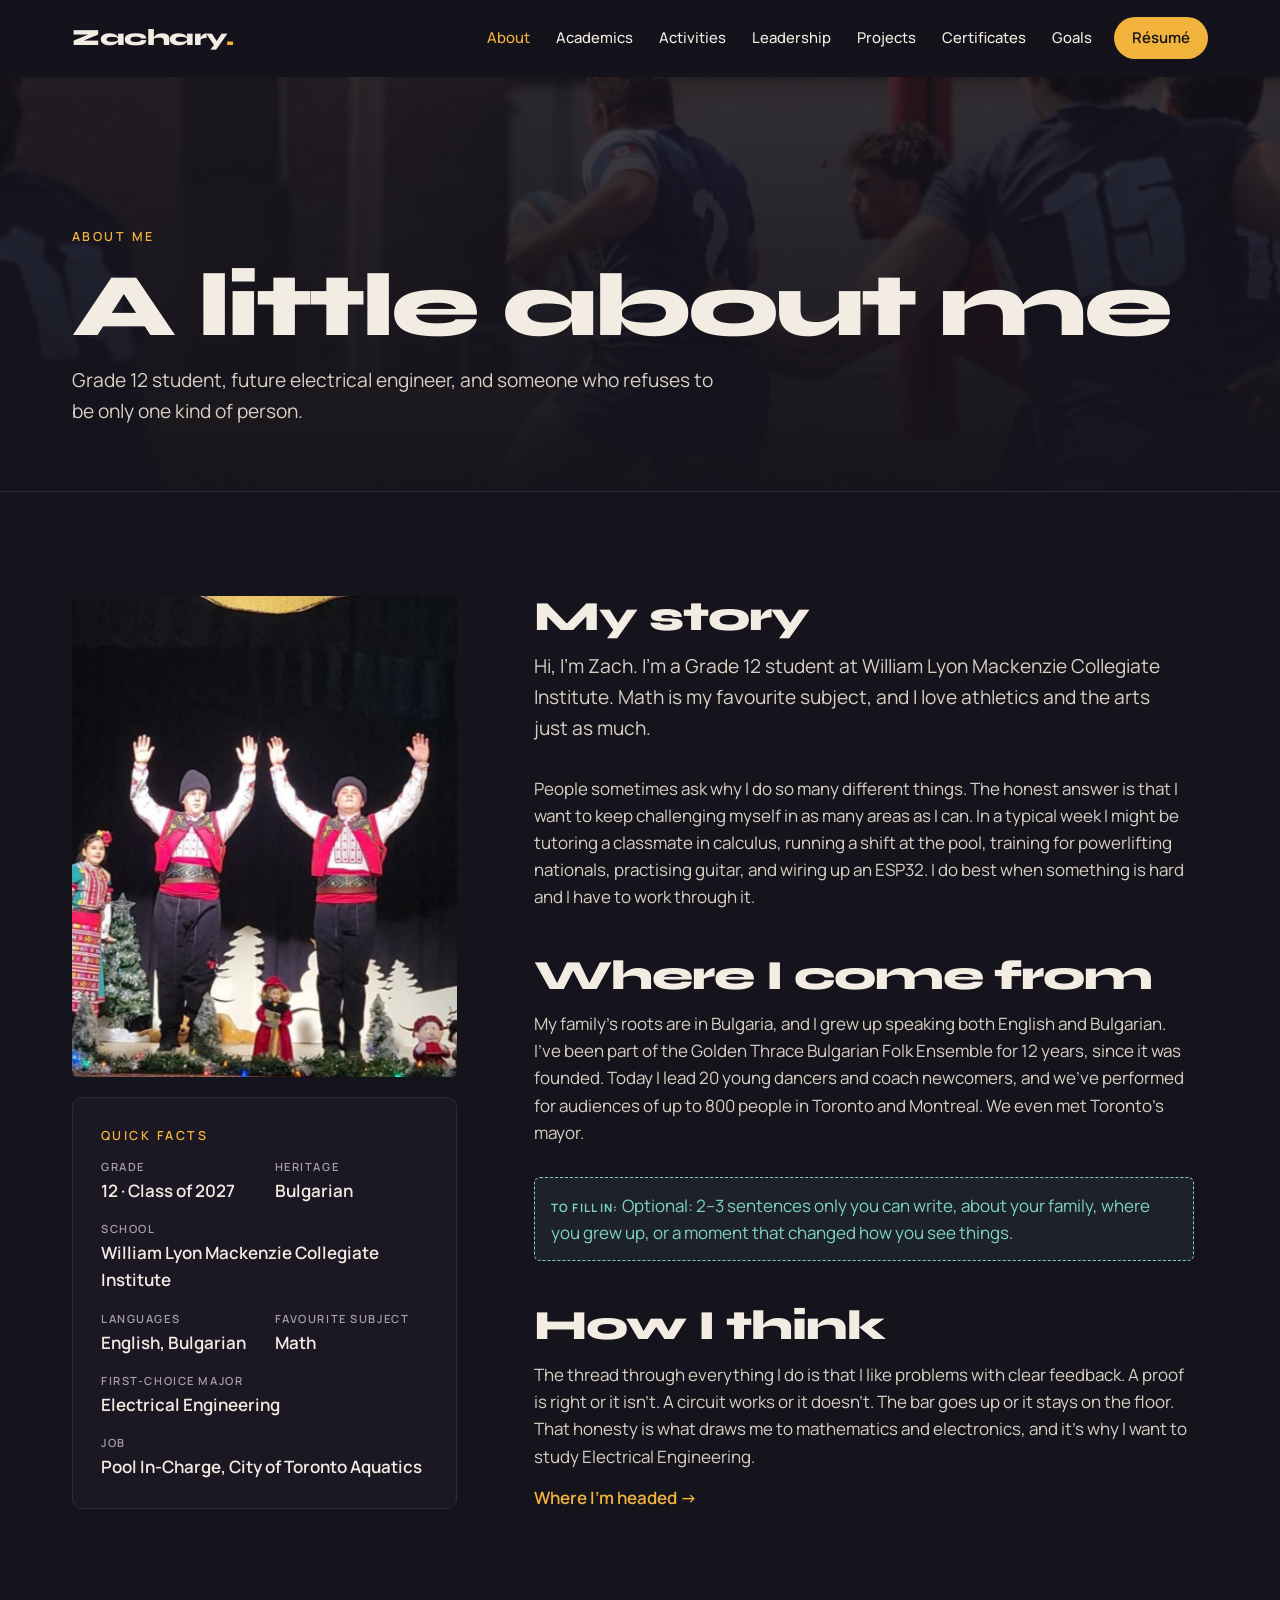
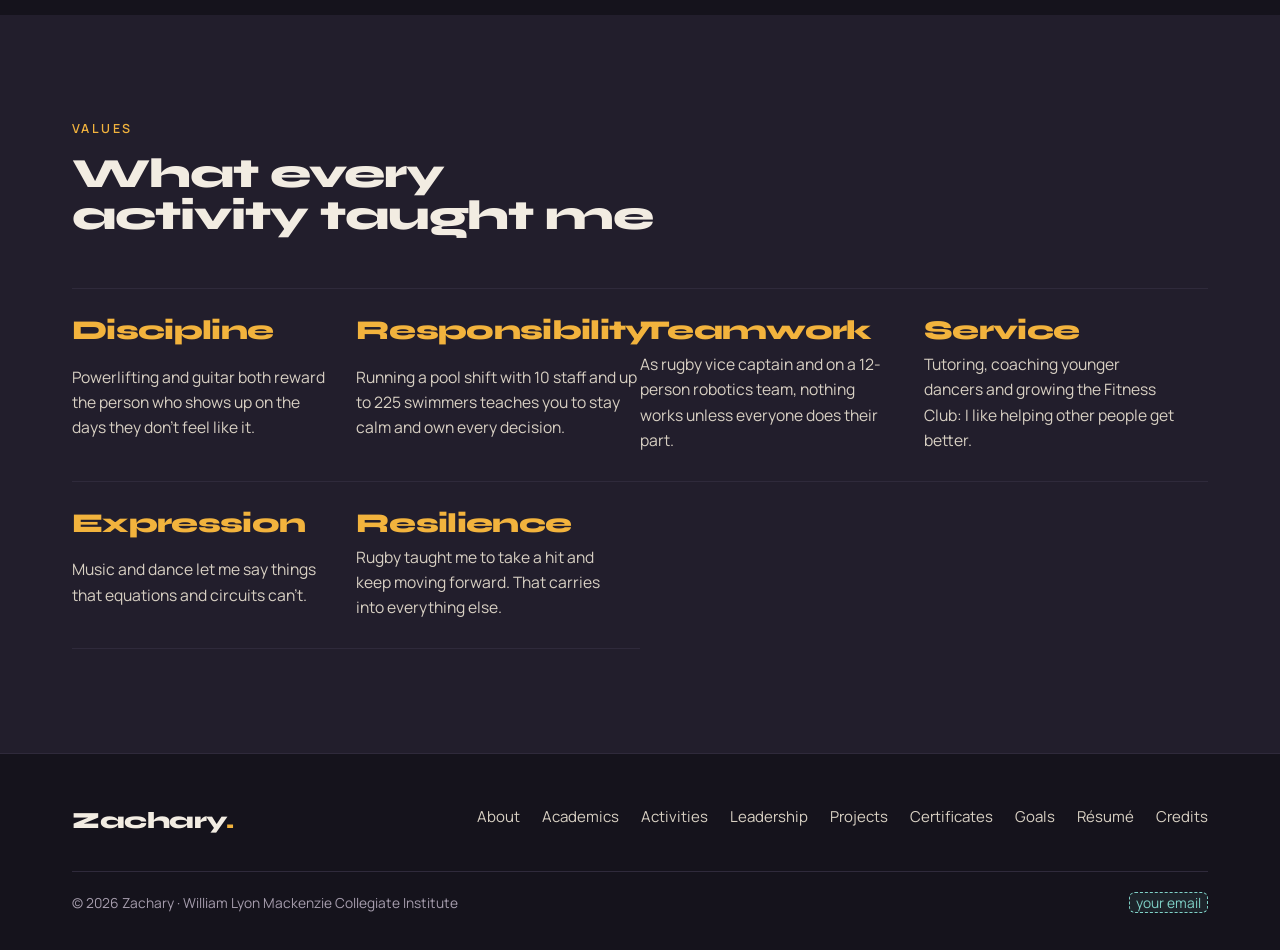
==== commit a23e50ef: "Add all ten Common App activities to the portfolio - Powerlifting now shows OPA Ontario Provincials " ====
--- a/about.html
+++ b/about.html
@@ -26,7 +26,7 @@
                 <a href="about.html">About</a>
                 <a href="academics.html">Academics</a>
                 <a href="activities.html">Activities</a>
-                <a href="service.html">Service</a>
+                <a href="service.html">Leadership</a>
                 <a href="projects.html">Projects</a>
                 <a href="certificates.html">Certificates</a>
                 <a href="goals.html">Goals</a>
@@ -58,6 +58,7 @@
                             <div><dt>Languages</dt><dd>English, Bulgarian</dd></div>
                             <div><dt>Favourite subject</dt><dd>Math</dd></div>
                             <div style="grid-column:1/-1"><dt>First-choice major</dt><dd>Electrical Engineering</dd></div>
+                            <div style="grid-column:1/-1"><dt>Job</dt><dd>Pool In-Charge, City of Toronto Aquatics</dd></div>
                         </dl>
                     </div>
                 </aside>
@@ -65,16 +66,16 @@
                     <div style="display:grid;gap:14px">
                         <h2>My story</h2>
                         <p class="lede">Hi, I'm Zach. I'm a Grade 12 student at William Lyon Mackenzie Collegiate Institute. Math is my favourite subject, and I love athletics and the arts just as much.</p>
-                        <p class="muted" style="color:var(--fg-2)">People sometimes ask why I do so many different things. The honest answer is that I want to keep challenging
-                            myself in as many areas as I can. Whether I'm working through a contest problem, wiring up a microcontroller, lifting,
-                            playing on a team, or performing dance and music, I do best when something is hard and I have to work through it.</p>
+                        <p style="color:var(--fg-2)">People sometimes ask why I do so many different things. The honest answer is that I want to keep challenging
+                            myself in as many areas as I can. In a typical week I might be tutoring a classmate in calculus, running a shift at the pool,
+                            training for powerlifting nationals, practising guitar, and wiring up an ESP32. I do best when something is hard and I have to work through it.</p>
                     </div>
                     <div style="display:grid;gap:14px">
                         <h2>Where I come from</h2>
-                        <p style="color:var(--fg-2)">My family's roots are in Bulgaria, and I grew up speaking both English and Bulgarian. Every Friday and
-                            Sunday I'm at folk dance practice, learning dances that have been passed down for generations. Performing them on
-                            stage connects me to my culture and has made me far more confident in front of an audience.</p>
-                        <p class="todo">Add 2–3 sentences only you can write: where you grew up, your family, or a moment that changed how you see things.</p>
+                        <p style="color:var(--fg-2)">My family's roots are in Bulgaria, and I grew up speaking both English and Bulgarian. I've been part of the
+                            Golden Thrace Bulgarian Folk Ensemble for 12 years, since it was founded. Today I lead 20 young dancers and coach newcomers,
+                            and we've performed for audiences of up to 800 people in Toronto and Montreal. We even met Toronto's mayor.</p>
+                        <p class="todo">Optional: 2–3 sentences only you can write, about your family, where you grew up, or a moment that changed how you see things.</p>
                     </div>
                     <div style="display:grid;gap:14px">
                         <h2>How I think</h2>
@@ -92,9 +93,9 @@
                 <div class="head reveal"><span class="kicker">Values</span><h2>What every activity taught me</h2></div>
                 <div class="values reveal">
                     <div class="value"><h3>Discipline</h3><p>Powerlifting and guitar both reward the person who shows up on the days they don't feel like it.</p></div>
-                    <div class="value"><h3>Humility</h3><p>A missed lift or a hard contest problem is a quick reminder of how much there is still to learn.</p></div>
-                    <div class="value"><h3>Teamwork</h3><p>On the rugby pitch and the robotics team, nothing works unless everyone does their part.</p></div>
-                    <div class="value"><h3>Drive</h3><p>I pick activities that scare me a little, because that is where I grow fastest.</p></div>
+                    <div class="value"><h3>Responsibility</h3><p>Running a pool shift with 10 staff and up to 225 swimmers teaches you to stay calm and own every decision.</p></div>
+                    <div class="value"><h3>Teamwork</h3><p>As rugby vice captain and on a 12-person robotics team, nothing works unless everyone does their part.</p></div>
+                    <div class="value"><h3>Service</h3><p>Tutoring, coaching younger dancers and growing the Fitness Club: I like helping other people get better.</p></div>
                     <div class="value"><h3>Expression</h3><p>Music and dance let me say things that equations and circuits can't.</p></div>
                     <div class="value"><h3>Resilience</h3><p>Rugby taught me to take a hit and keep moving forward. That carries into everything else.</p></div>
                 </div>
@@ -111,7 +112,7 @@
                     <li><a href="about.html">About</a></li>
                     <li><a href="academics.html">Academics</a></li>
                     <li><a href="activities.html">Activities</a></li>
-                    <li><a href="service.html">Service</a></li>
+                    <li><a href="service.html">Leadership</a></li>
                     <li><a href="projects.html">Projects</a></li>
                     <li><a href="certificates.html">Certificates</a></li>
                     <li><a href="goals.html">Goals</a></li>
--- a/style.css
+++ b/style.css
@@ -327,3 +327,4 @@
     h2, .act-text h2, .encore h2 { font-size: 1.8rem; }
     h3 { font-size: 1.4rem; }
 }
+.card .slot { aspect-ratio: 16 / 10; }
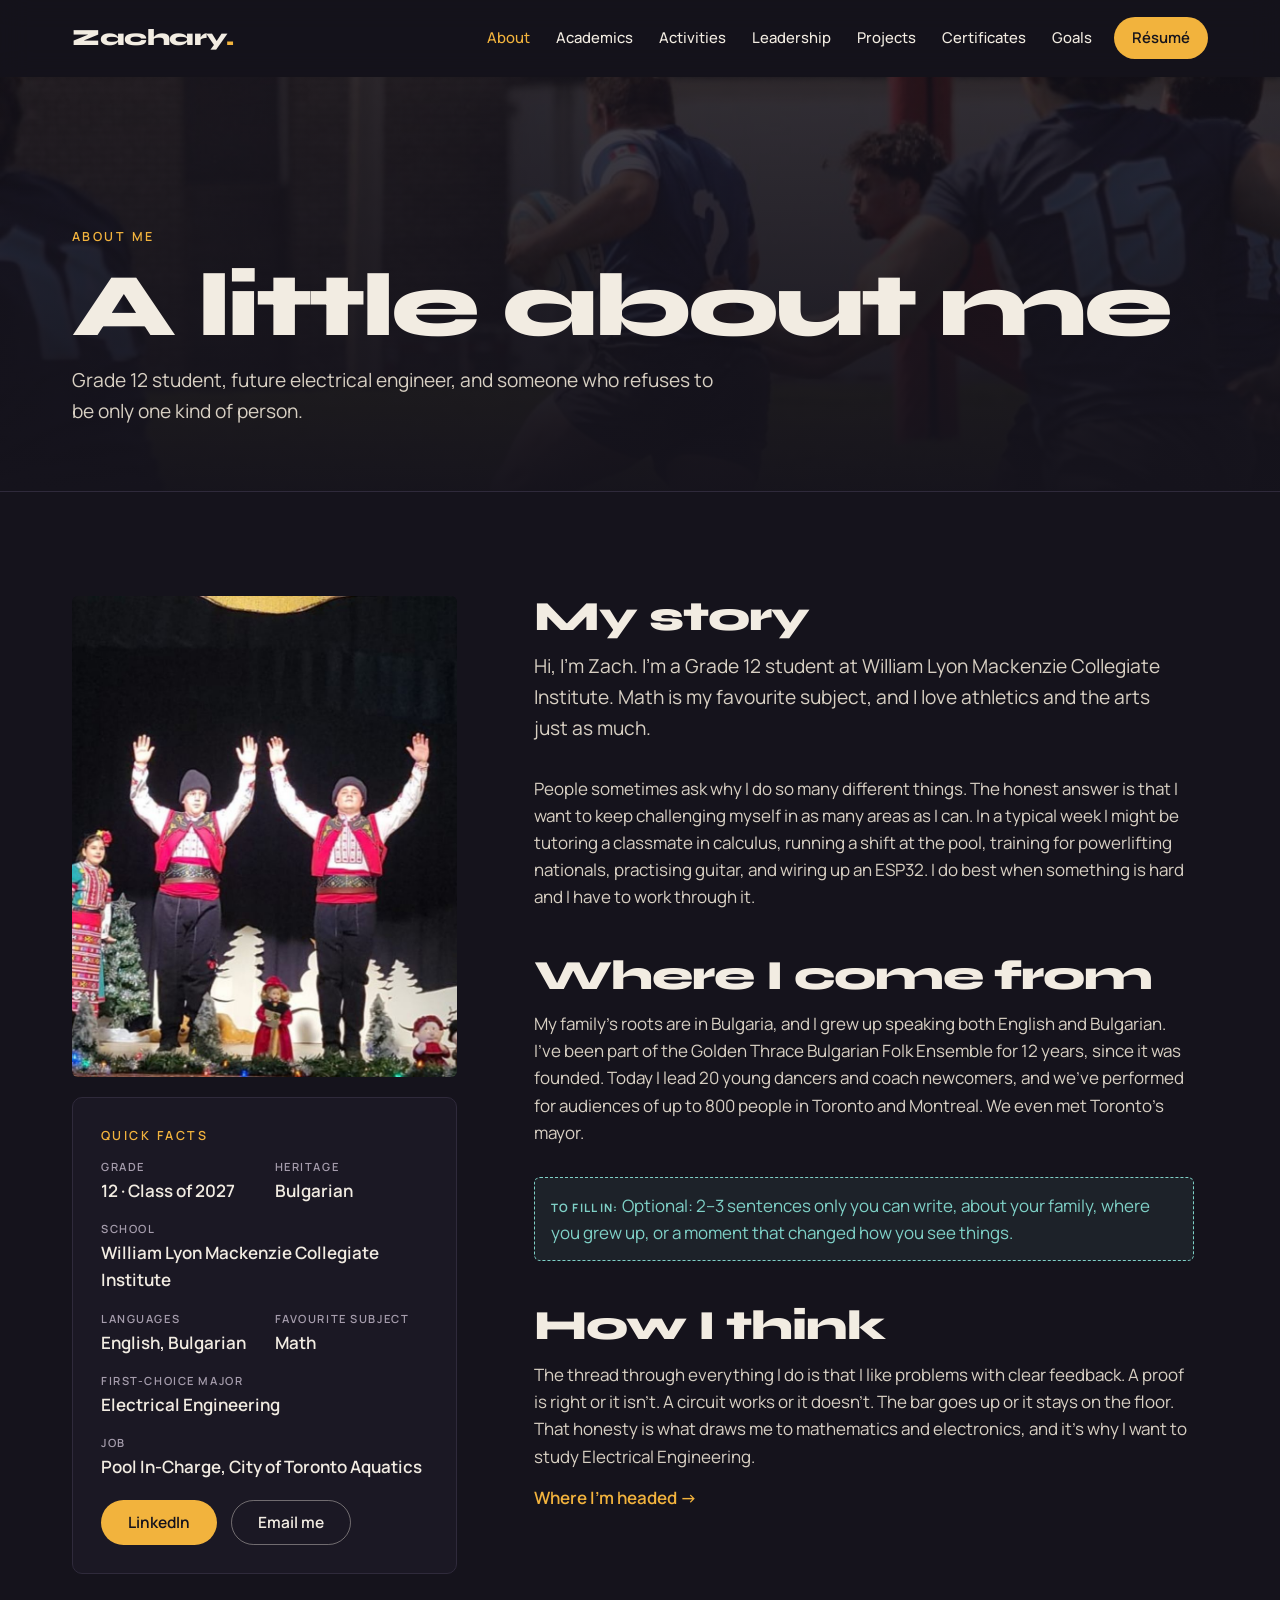
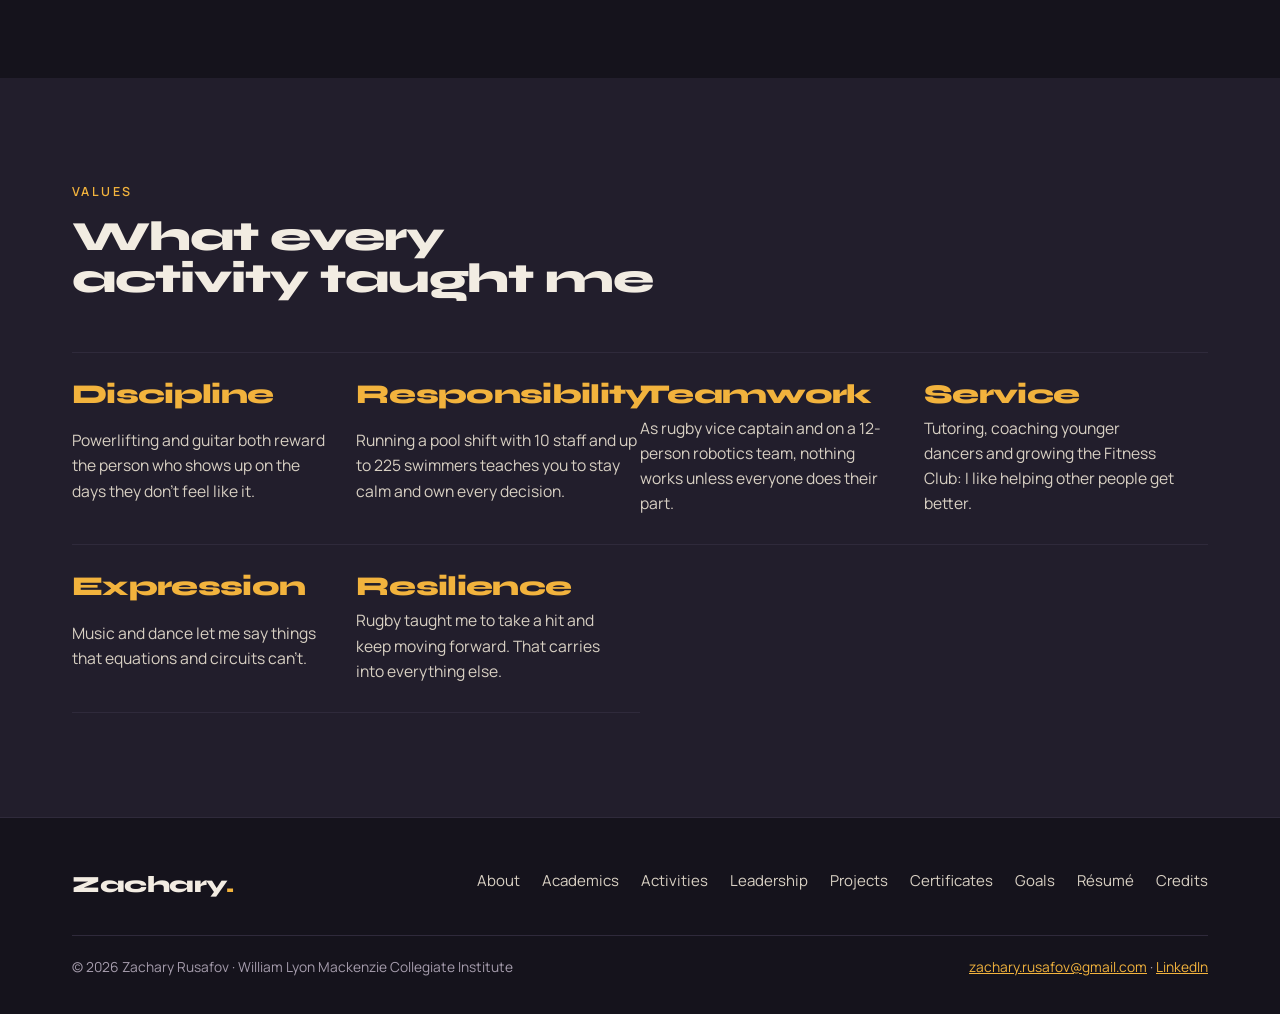
==== commit c76c12f2: "Add name, email and LinkedIn Co-Authored-By: Claude Opus 5.5 <noreply@anthropic.com> Claude-Session:" ====
--- a/about.html
+++ b/about.html
@@ -3,9 +3,9 @@
 <head>
     <meta charset="UTF-8">
     <meta name="viewport" content="width=device-width, initial-scale=1.0">
-    <title>About — Zachary</title>
+    <title>About — Zachary Rusafov</title>
     <meta name="description" content="Who Zachary is: his story, Bulgarian heritage and the values behind his activities.">
-    <meta property="og:title" content="About — Zachary">
+    <meta property="og:title" content="About — Zachary Rusafov">
     <meta property="og:description" content="Who Zachary is: his story, Bulgarian heritage and the values behind his activities.">
     <meta property="og:image" content="assets/web/dance.jpg">
     <meta name="theme-color" content="#15131c">
@@ -60,6 +60,7 @@
                             <div style="grid-column:1/-1"><dt>First-choice major</dt><dd>Electrical Engineering</dd></div>
                             <div style="grid-column:1/-1"><dt>Job</dt><dd>Pool In-Charge, City of Toronto Aquatics</dd></div>
                         </dl>
+                        <div class="btn-row" style="margin-top:8px"><a class="btn btn-amber" href="https://www.linkedin.com/in/zachary-rusafov/" target="_blank" rel="noopener">LinkedIn</a><a class="btn btn-line" href="mailto:zachary.rusafov@gmail.com">Email me</a></div>
                     </div>
                 </aside>
                 <div class="reveal" style="display:grid;gap:44px;max-width:66ch">
@@ -121,8 +122,8 @@
                 </ul>
             </div>
             <div class="foot-bottom">
-                <span>&copy; 2026 Zachary · William Lyon Mackenzie Collegiate Institute</span>
-                <span><span class="todo">your email</span></span>
+                <span>&copy; 2026 Zachary Rusafov · William Lyon Mackenzie Collegiate Institute</span>
+                <span><a href="mailto:zachary.rusafov@gmail.com">zachary.rusafov@gmail.com</a> · <a href="https://www.linkedin.com/in/zachary-rusafov/" target="_blank" rel="noopener">LinkedIn</a></span>
             </div>
         </div>
     </footer>
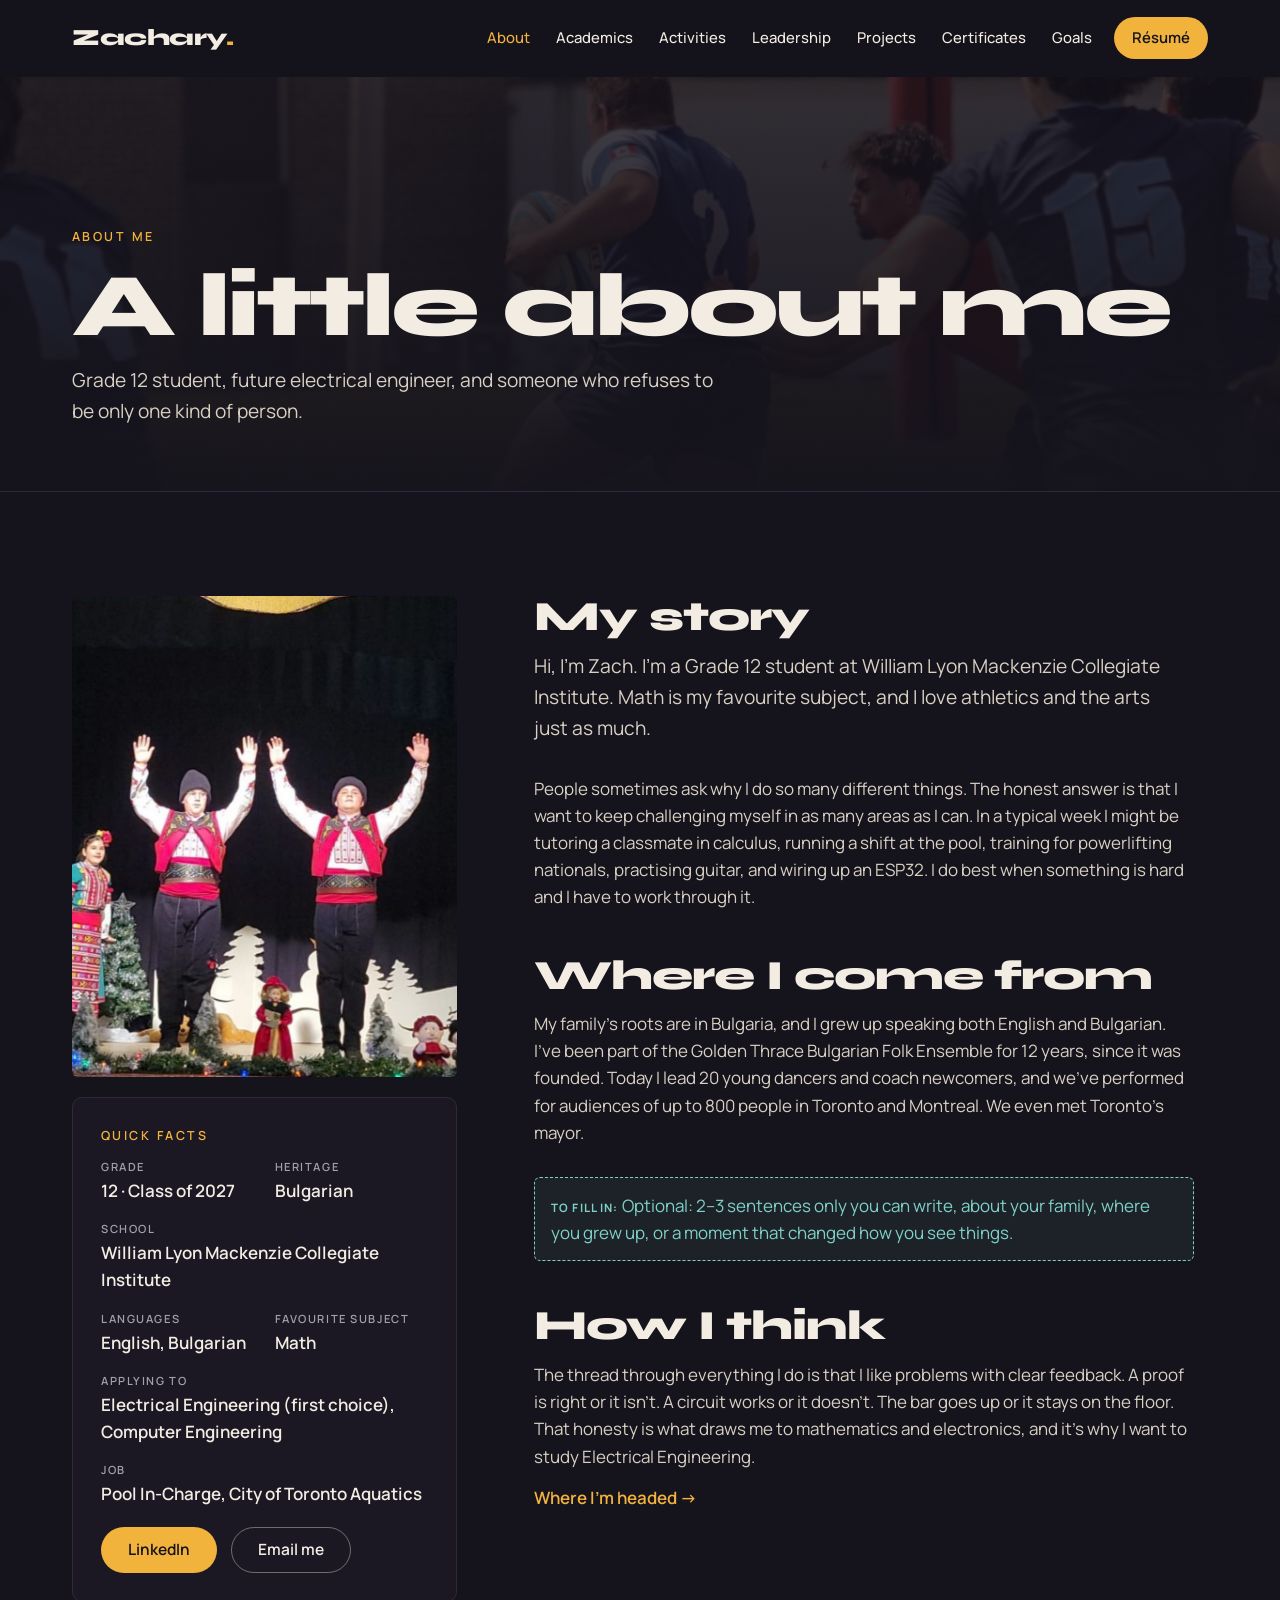
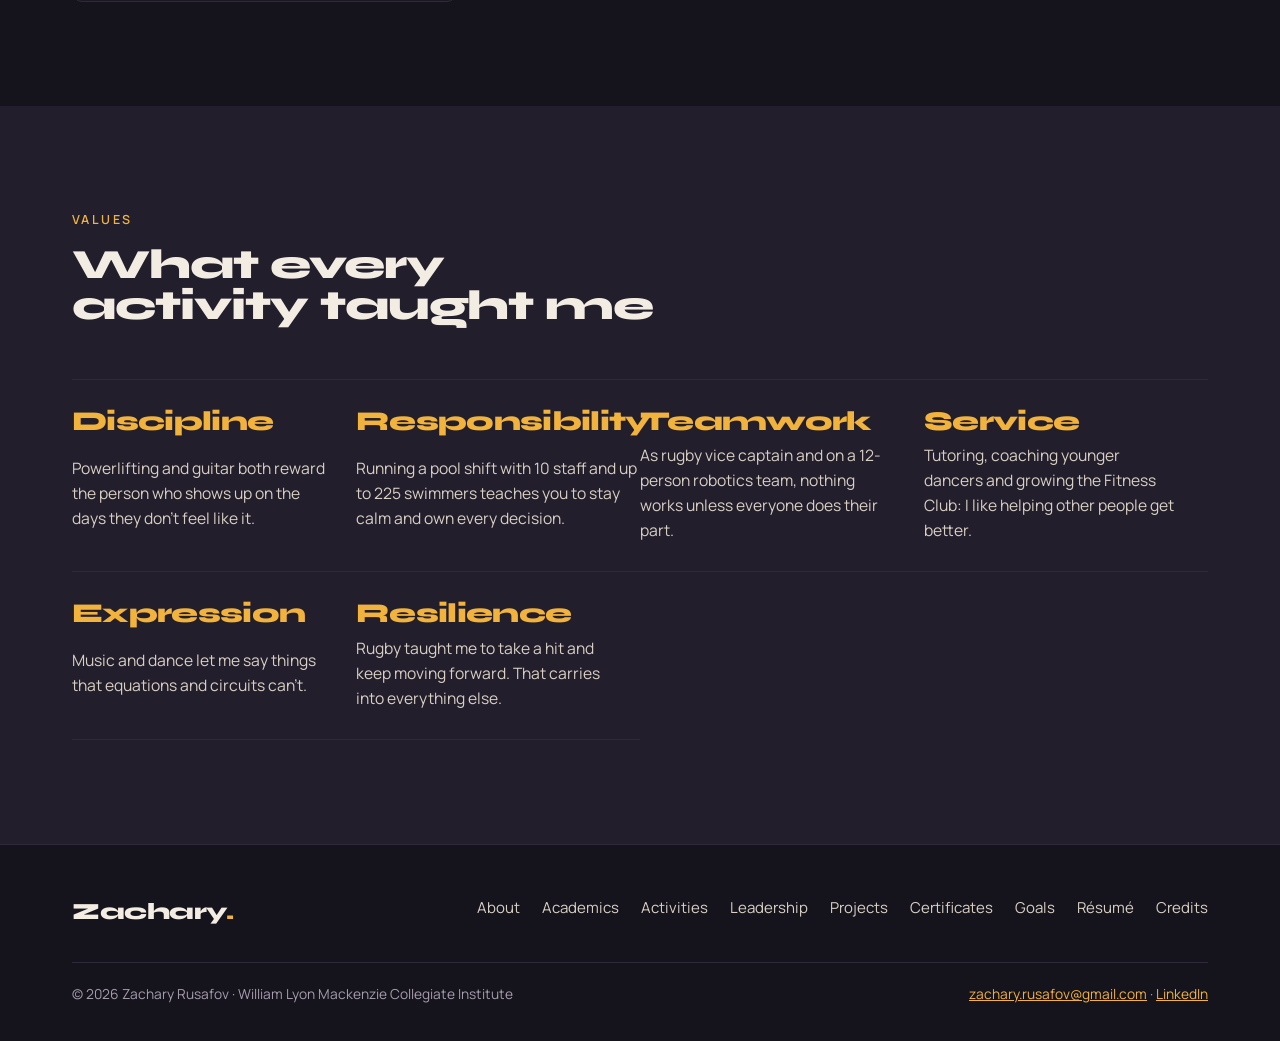
==== commit ecbf87f3: "Add lifesaving certificates, ENG4U, programs and career goals - Six certificates split into separate" ====
--- a/about.html
+++ b/about.html
@@ -57,7 +57,7 @@
                             <div style="grid-column:1/-1"><dt>School</dt><dd>William Lyon Mackenzie Collegiate Institute</dd></div>
                             <div><dt>Languages</dt><dd>English, Bulgarian</dd></div>
                             <div><dt>Favourite subject</dt><dd>Math</dd></div>
-                            <div style="grid-column:1/-1"><dt>First-choice major</dt><dd>Electrical Engineering</dd></div>
+                            <div style="grid-column:1/-1"><dt>Applying to</dt><dd>Electrical Engineering (first choice), Computer Engineering</dd></div>
                             <div style="grid-column:1/-1"><dt>Job</dt><dd>Pool In-Charge, City of Toronto Aquatics</dd></div>
                         </dl>
                         <div class="btn-row" style="margin-top:8px"><a class="btn btn-amber" href="https://www.linkedin.com/in/zachary-rusafov/" target="_blank" rel="noopener">LinkedIn</a><a class="btn btn-line" href="mailto:zachary.rusafov@gmail.com">Email me</a></div>
--- a/style.css
+++ b/style.css
@@ -328,3 +328,13 @@
     h3 { font-size: 1.4rem; }
 }
 .card .slot { aspect-ratio: 16 / 10; }
+
+/* Course marks */
+td.mark { font-family: var(--display); font-weight: 700; color: var(--amber); text-align: right; }
+td.mark.ip { font-family: var(--body); font-weight: 500; font-size: .85rem; color: var(--muted); }
+table:has(td.mark) th:last-child { text-align: right; }
+.eng { display: inline-block; margin-left: 8px; font-size: .66rem; font-weight: 600; letter-spacing: .1em; text-transform: uppercase; color: var(--amber); border: 1px solid rgba(242, 179, 61, .4); border-radius: 999px; padding: 1px 8px; vertical-align: 2px; }
+
+/* Certificates keep their whole shape (cards and pages are different sizes) */
+.cert .slot:not(.empty) { background: #f4f1ea; }
+.cert .slot img { object-fit: contain; }
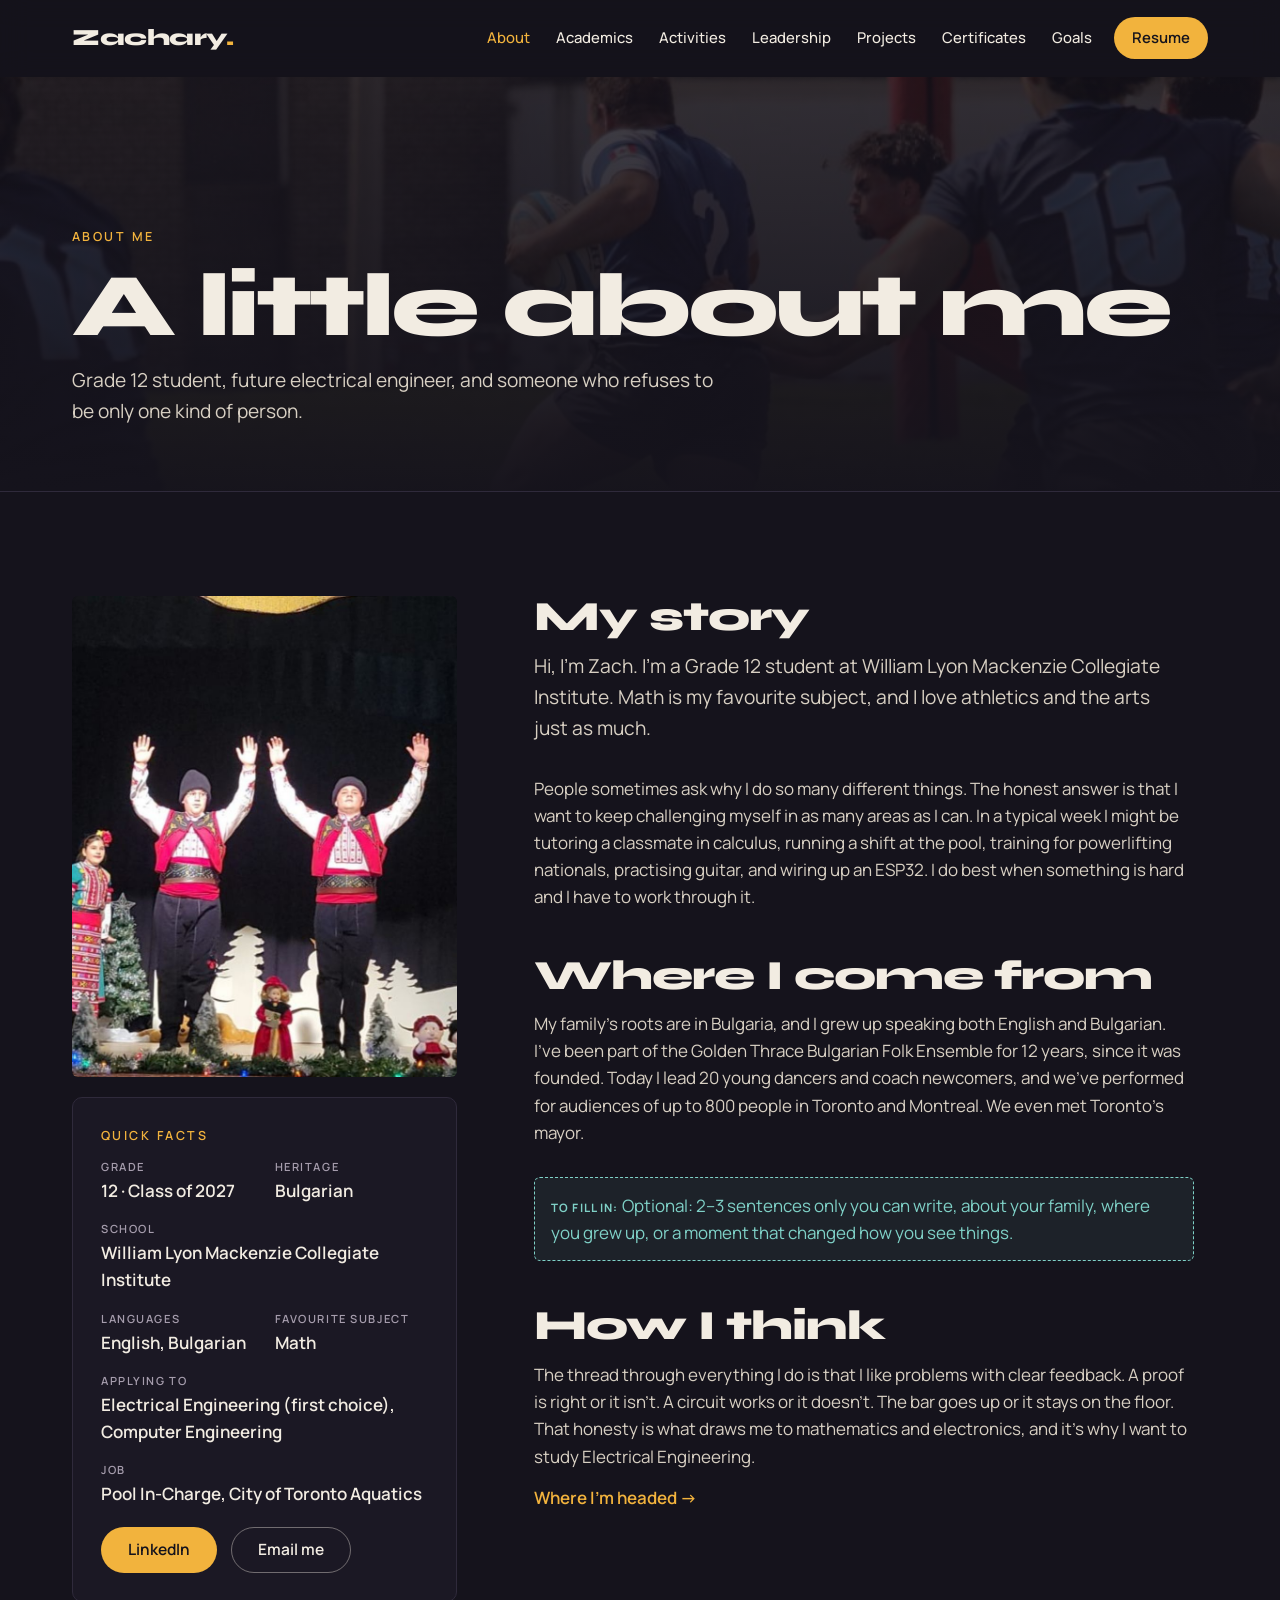
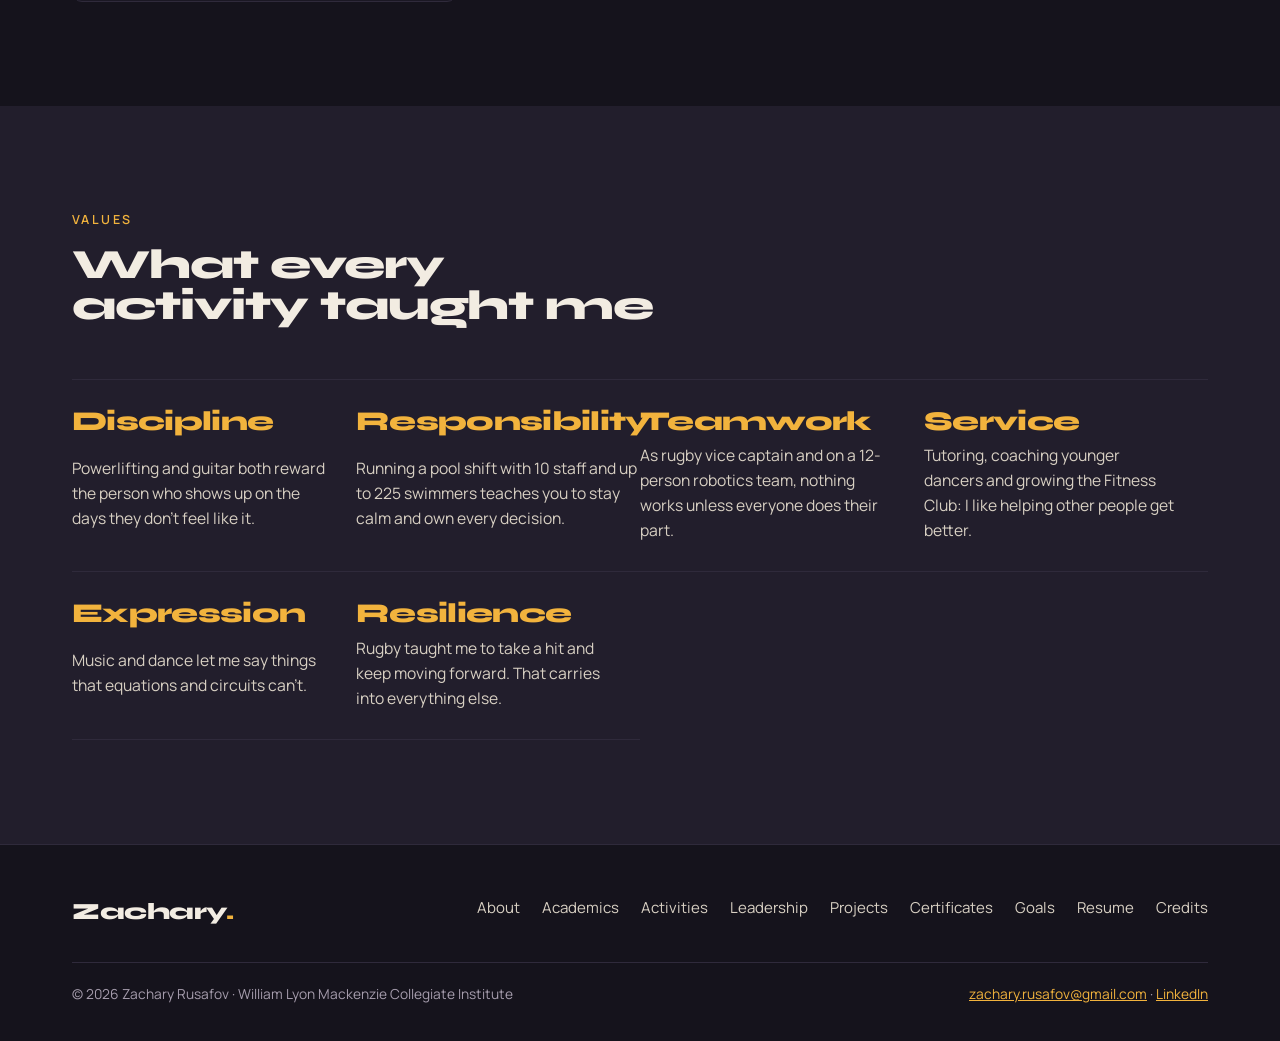
==== commit eb657cb6: "Spell Resume without accents Co-Authored-By: Claude Opus 5.5 <noreply@anthropic.com> Claude-Session:" ====
--- a/about.html
+++ b/about.html
@@ -30,7 +30,7 @@
                 <a href="projects.html">Projects</a>
                 <a href="certificates.html">Certificates</a>
                 <a href="goals.html">Goals</a>
-                <a href="resume.html" class="nav-cta">Résumé</a>
+                <a href="resume.html" class="nav-cta">Resume</a>
             </nav>
         </div>
     </header>
@@ -117,7 +117,7 @@
                     <li><a href="projects.html">Projects</a></li>
                     <li><a href="certificates.html">Certificates</a></li>
                     <li><a href="goals.html">Goals</a></li>
-                    <li><a href="resume.html">Résumé</a></li>
+                    <li><a href="resume.html">Resume</a></li>
                     <li><a href="bibliography.html">Credits</a></li>
                 </ul>
             </div>
--- a/style.css
+++ b/style.css
@@ -279,7 +279,7 @@
 .foot-links a:hover { color: var(--amber); }
 .foot-bottom { display: flex; flex-wrap: wrap; justify-content: space-between; gap: 12px; font-size: .86rem; color: var(--muted); padding-top: 20px; border-top: 1px solid var(--line); }
 
-/* ---------- Résumé ---------- */
+/* ---------- Resume ---------- */
 .resume { background: var(--bg-2); border: 1px solid var(--line); border-radius: 10px; padding: clamp(28px, 6vw, 60px); max-width: 880px; margin: 0 auto; }
 .resume header { display: flex; flex-wrap: wrap; justify-content: space-between; align-items: end; gap: 16px; padding-bottom: 18px; border-bottom: 2px solid var(--amber); }
 .resume header h1 { font-size: clamp(2.4rem, 6vw, 3.4rem); }
@@ -303,7 +303,7 @@
     .stage > img { opacity: .55; }
 }
 
-/* ---------- Print (for the résumé) ---------- */
+/* ---------- Print (for the resume) ---------- */
 @media print {
     :root { --bg: #fff; --bg-2: #fff; --panel: #fff; --line: #ccc; --fg: #000; --fg-2: #222; --muted: #555; --amber: #8a5a00; --todo: #000; --todo-bg: none; }
     body { font-size: 11pt; }
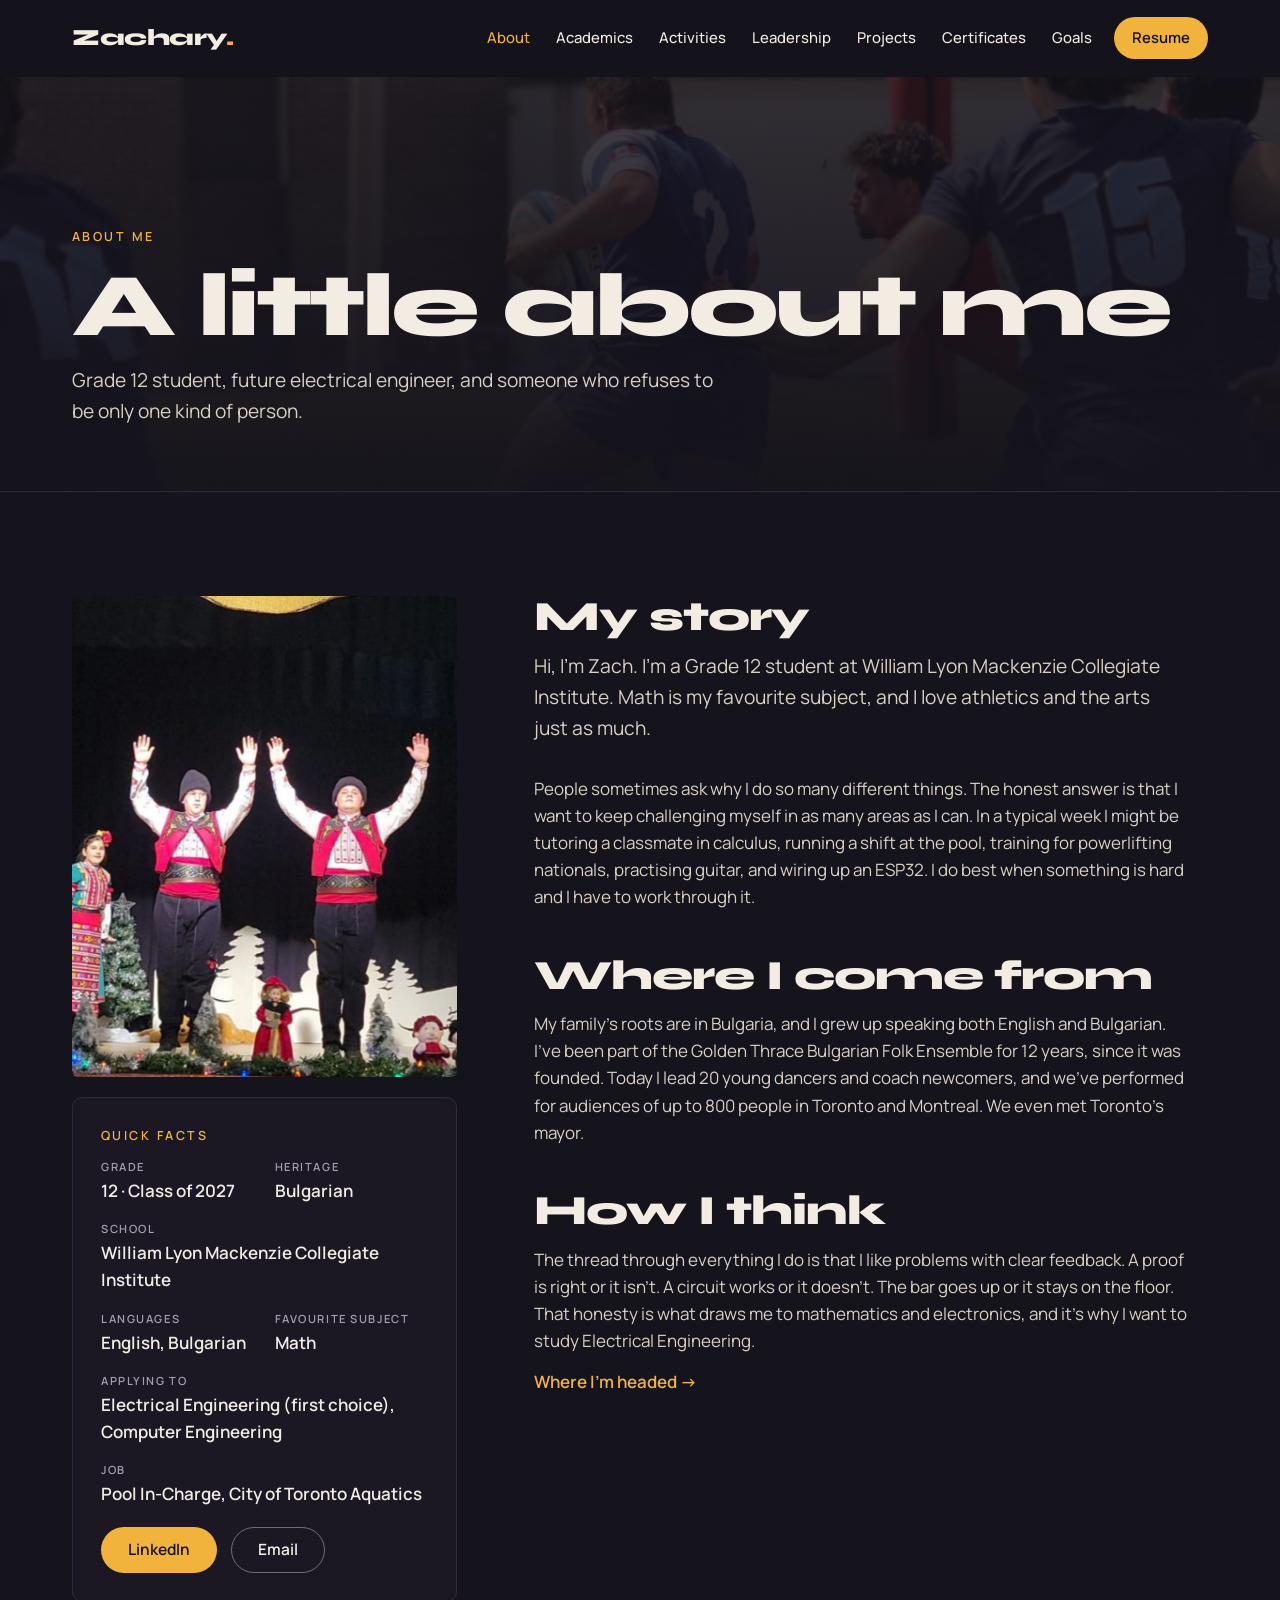
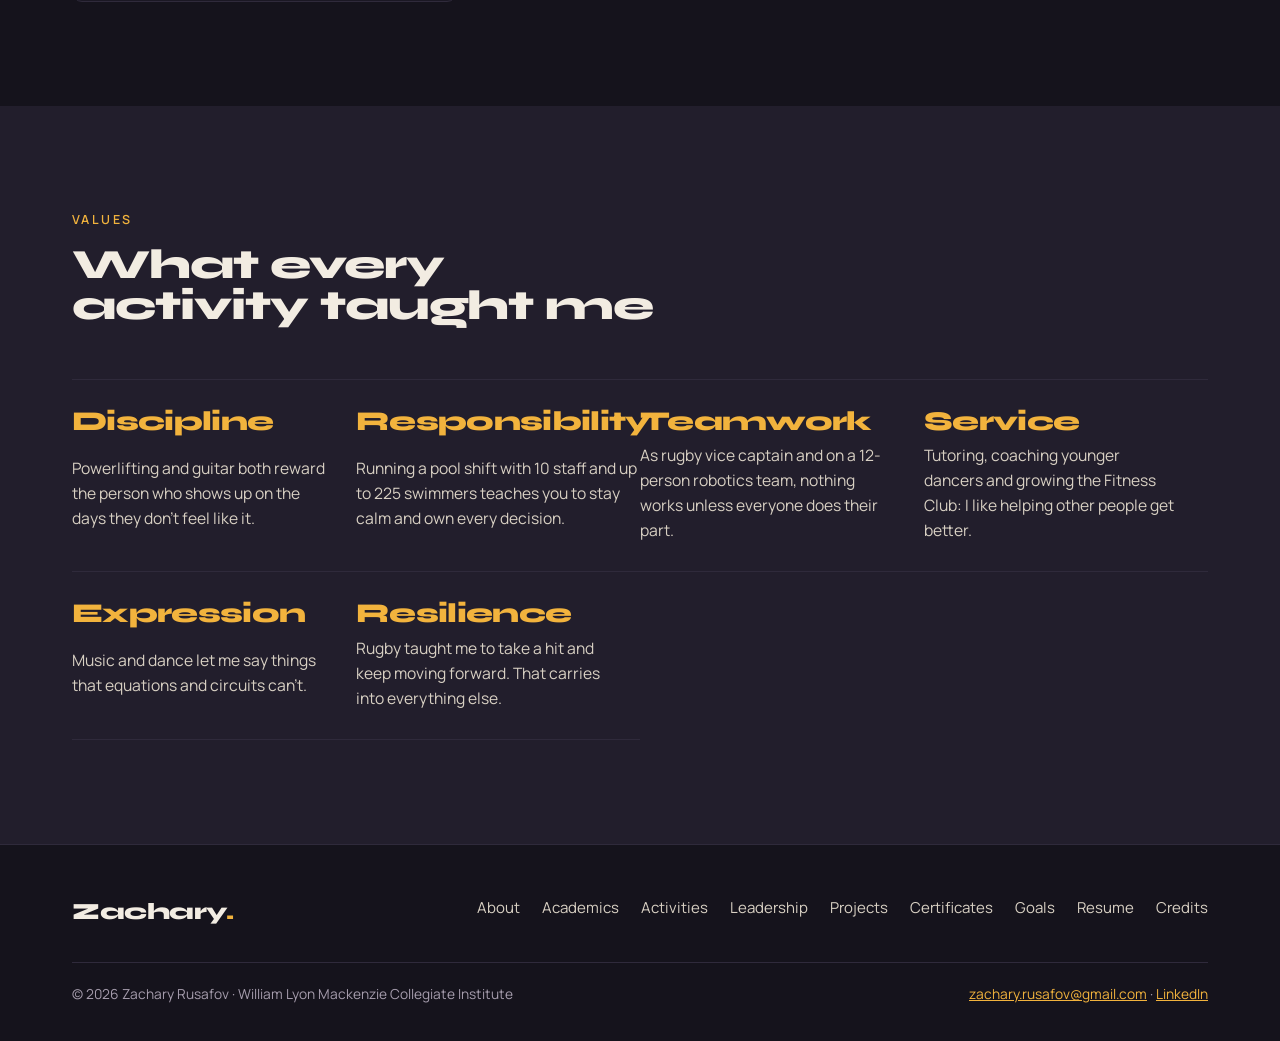
==== commit 7aad472e: "Hide unfinished notes, rename Email button, make email links copy the address - Remove the 'To add a" ====
--- a/about.html
+++ b/about.html
@@ -60,7 +60,7 @@
                             <div style="grid-column:1/-1"><dt>Applying to</dt><dd>Electrical Engineering (first choice), Computer Engineering</dd></div>
                             <div style="grid-column:1/-1"><dt>Job</dt><dd>Pool In-Charge, City of Toronto Aquatics</dd></div>
                         </dl>
-                        <div class="btn-row" style="margin-top:8px"><a class="btn btn-amber" href="https://www.linkedin.com/in/zachary-rusafov/" target="_blank" rel="noopener">LinkedIn</a><a class="btn btn-line" href="mailto:zachary.rusafov@gmail.com">Email me</a></div>
+                        <div class="btn-row" style="margin-top:8px"><a class="btn btn-amber" href="https://www.linkedin.com/in/zachary-rusafov/" target="_blank" rel="noopener">LinkedIn</a><a class="btn btn-line" href="mailto:zachary.rusafov@gmail.com">Email</a></div>
                     </div>
                 </aside>
                 <div class="reveal" style="display:grid;gap:44px;max-width:66ch">
--- a/style.css
+++ b/style.css
@@ -225,9 +225,8 @@
 /* ---------- Photo slots: show a placeholder until the photo file exists ---------- */
 .slot { position: relative; border-radius: var(--radius); overflow: hidden; background: var(--bg-2); }
 .slot img { width: 100%; height: 100%; object-fit: cover; }
-.slot.empty { border: 1.5px dashed var(--todo); background: var(--todo-bg); display: grid; place-items: center; text-align: center; padding: 18px; }
-.slot.empty img { display: none; }
-.slot.empty::after { content: 'Add photo\A' attr(data-file); white-space: pre-line; font-size: .8rem; line-height: 1.5; color: var(--todo); font-weight: 600; word-break: break-all; }
+/* A photo that hasn't been added yet is hidden; it appears once the file exists. */
+.slot.empty { display: none; }
 
 /* ---------- Certificates ---------- */
 .filters { display: flex; flex-wrap: wrap; gap: 8px; margin-bottom: 32px; }
@@ -266,9 +265,8 @@
 .encore p { color: var(--fg-2); max-width: 56ch; }
 
 /* ---------- Placeholders (to fill in before sending) ---------- */
-.todo { color: var(--todo); background: var(--todo-bg); border: 1px dashed var(--todo); border-radius: 6px; padding: 0 6px; font-style: normal; }
-div.todo, p.todo { display: block; padding: 14px 16px; }
-p.todo::before, div.todo::before { content: 'TO FILL IN: '; font-weight: 700; font-size: .72rem; letter-spacing: .1em; }
+/* Optional notes still to write are hidden on the live site. */
+.todo { display: none !important; }
 
 /* ---------- Footer ---------- */
 .site-footer { border-top: 1px solid var(--line); }
@@ -336,5 +334,41 @@
 .eng { display: inline-block; margin-left: 8px; font-size: .66rem; font-weight: 600; letter-spacing: .1em; text-transform: uppercase; color: var(--amber); border: 1px solid rgba(242, 179, 61, .4); border-radius: 999px; padding: 1px 8px; vertical-align: 2px; }
 
 /* Certificates keep their whole shape (cards and pages are different sizes) */
-.cert .slot:not(.empty) { background: #f4f1ea; }
-.cert .slot img { object-fit: contain; }
+/* Awards and certificates sit under a soft spotlight, whole and uncropped */
+.slot.award:not(.empty) { background: radial-gradient(ellipse at 50% 35%, #3a3348 0%, var(--bg-2) 70%); }
+.slot.award img { object-fit: contain; padding: 7%; filter: drop-shadow(0 10px 18px rgba(0, 0, 0, .45)); }
+
+/* Home page: two awards side by side */
+.awards-pair { grid-template-columns: repeat(2, minmax(0, 1fr)); }
+.awards-pair .slot { aspect-ratio: 4 / 5; }
+.awards-pair .cap { font-size: 1.1rem; }
+
+/* A main project photo with a smaller "in progress" photo beside it */
+.duo { display: grid; grid-template-columns: 2fr 1fr; gap: 12px; align-items: stretch; }
+.duo .slot { aspect-ratio: auto; min-height: 0; }
+.duo .slot:first-child { aspect-ratio: 4 / 3; }
+.project .duo .slot img { height: 100%; }
+
+/* ---------- Videos ---------- */
+.vid { position: relative; margin: 0; border-radius: var(--radius); overflow: hidden; background: #000; }
+.vid video { display: block; width: 100%; height: auto; }
+.vid .badge { position: absolute; top: 12px; left: 12px; pointer-events: none; background: rgba(21, 19, 28, .82); color: var(--fg); font-size: .82rem; font-weight: 600; padding: 6px 12px; border-radius: 999px; backdrop-filter: blur(6px); -webkit-backdrop-filter: blur(6px); }
+.vid .badge b { font-family: var(--display); color: var(--amber); font-size: 1.05rem; letter-spacing: -0.01em; }
+.vid.hero { box-shadow: 0 0 0 2px var(--amber), 0 20px 50px -20px rgba(242, 179, 61, .45); }
+.vid.portrait { max-width: 340px; width: 100%; justify-self: center; margin-inline: auto; }
+
+.lift-videos { display: grid; grid-template-columns: 2fr 1fr; grid-template-rows: auto 1fr 1fr; gap: 16px; }
+.lift-videos > * { min-width: 0; }
+.lift-videos-head { grid-column: 1 / -1; }
+.lift-videos .hero { grid-row: 2 / 4; align-self: center; }
+@media (max-width: 720px) {
+    .lift-videos { grid-template-columns: 1fr; grid-template-rows: none; }
+    .lift-videos .hero { grid-row: auto; }
+}
+
+/* Award photos used as a section image (e.g. the swim medals) */
+.act .slot.award { aspect-ratio: 5 / 4; }
+
+/* "Email copied" message */
+.toast { position: fixed; left: 50%; bottom: 28px; transform: translate(-50%, 16px); z-index: 100; background: var(--amber); color: #15131c; font-weight: 700; font-size: .92rem; padding: 12px 20px; border-radius: 999px; box-shadow: 0 12px 30px -10px rgba(0,0,0,.6); opacity: 0; pointer-events: none; transition: opacity .2s, transform .2s; max-width: calc(100vw - 32px); text-align: center; }
+.toast.show { opacity: 1; transform: translate(-50%, 0); }
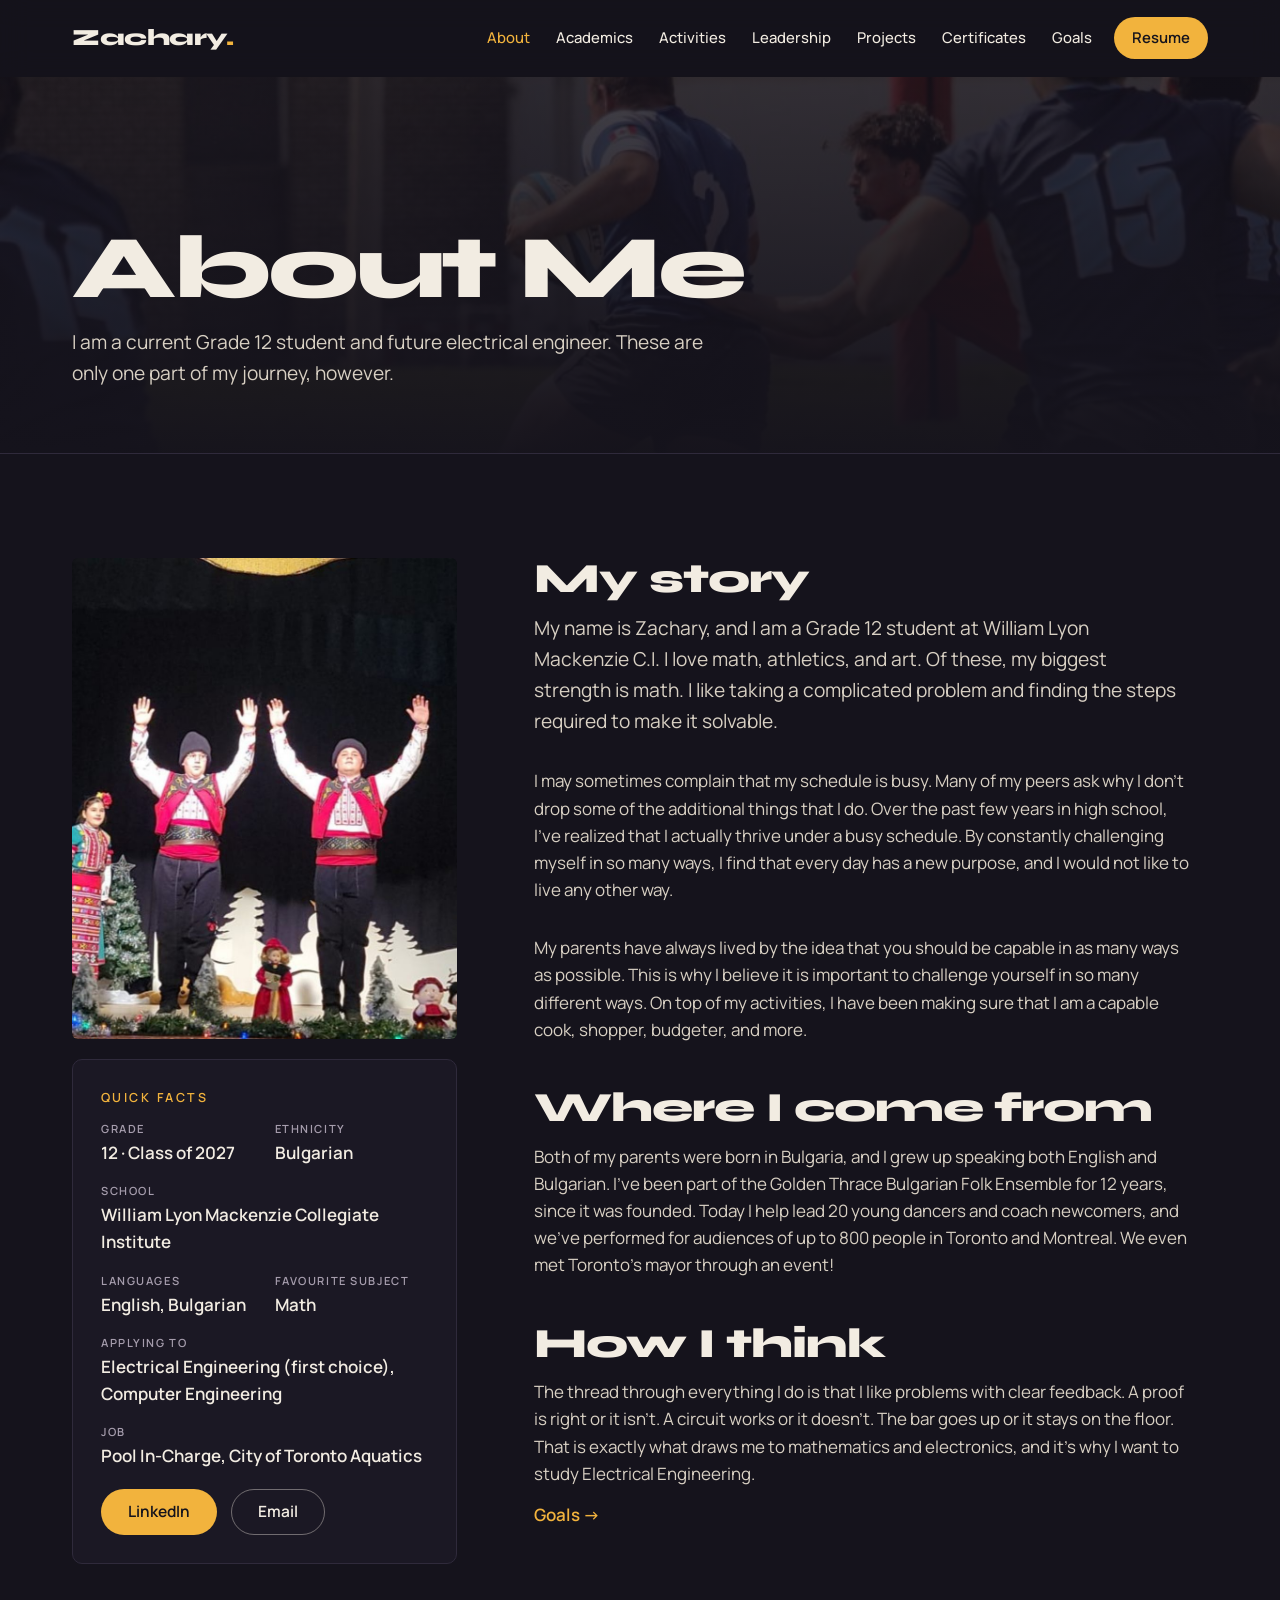
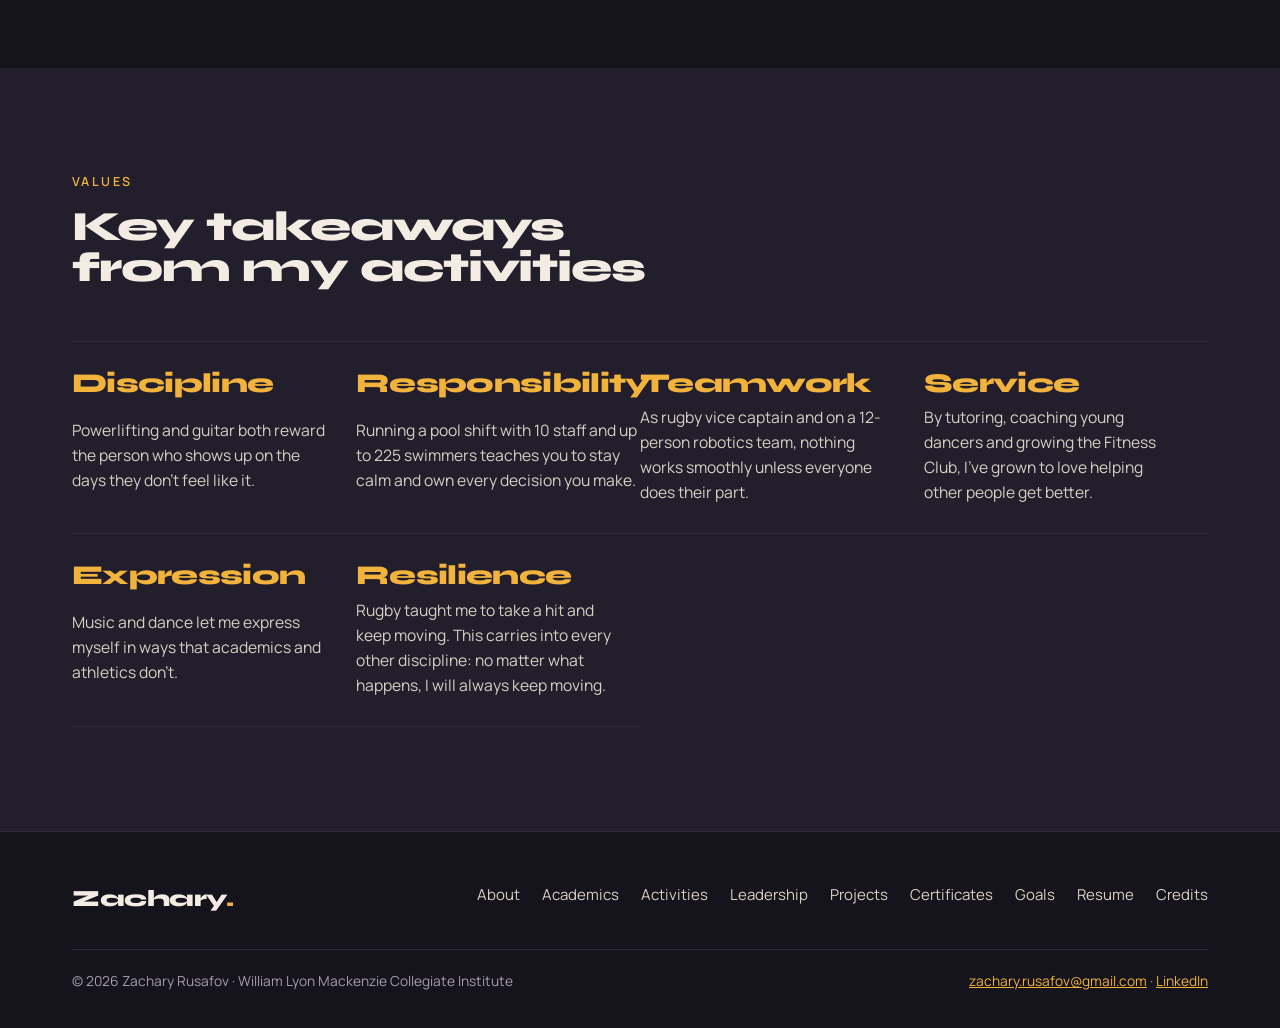
==== commit f2737551: "Apply edited site text and cut repeated content - New wording from the text review across Home, Abou" ====
--- a/about.html
+++ b/about.html
@@ -39,9 +39,9 @@
         <section class="banner">
             <img src="assets/web/rugby.jpg" alt="Zachary playing rugby">
             <div class="wrap">
-                <span class="kicker">About me</span>
-                <h1>A little about me</h1>
-                <p class="lede">Grade 12 student, future electrical engineer, and someone who refuses to be only one kind of person.</p>
+                
+                <h1>About Me</h1>
+                <p class="lede">I am a current Grade 12 student and future electrical engineer. These are only one part of my journey, however.</p>
             </div>
         </section>
 
@@ -53,7 +53,7 @@
                         <span class="kicker">Quick facts</span>
                         <dl class="facts" style="border:0;padding:0;margin:0;display:grid;grid-template-columns:1fr 1fr;gap:16px 20px">
                             <div><dt>Grade</dt><dd>12 · Class of 2027</dd></div>
-                            <div><dt>Heritage</dt><dd>Bulgarian</dd></div>
+                            <div><dt>Ethnicity</dt><dd>Bulgarian</dd></div>
                             <div style="grid-column:1/-1"><dt>School</dt><dd>William Lyon Mackenzie Collegiate Institute</dd></div>
                             <div><dt>Languages</dt><dd>English, Bulgarian</dd></div>
                             <div><dt>Favourite subject</dt><dd>Math</dd></div>
@@ -66,24 +66,27 @@
                 <div class="reveal" style="display:grid;gap:44px;max-width:66ch">
                     <div style="display:grid;gap:14px">
                         <h2>My story</h2>
-                        <p class="lede">Hi, I'm Zach. I'm a Grade 12 student at William Lyon Mackenzie Collegiate Institute. Math is my favourite subject, and I love athletics and the arts just as much.</p>
-                        <p style="color:var(--fg-2)">People sometimes ask why I do so many different things. The honest answer is that I want to keep challenging
-                            myself in as many areas as I can. In a typical week I might be tutoring a classmate in calculus, running a shift at the pool,
-                            training for powerlifting nationals, practising guitar, and wiring up an ESP32. I do best when something is hard and I have to work through it.</p>
+                        <p class="lede">My name is Zachary, and I am a Grade 12 student at William Lyon Mackenzie C.I. I love math, athletics, and art. Of these,
+                            my biggest strength is math. I like taking a complicated problem and finding the steps required to make it solvable.</p>
+                        <p style="color:var(--fg-2)">I may sometimes complain that my schedule is busy. Many of my peers ask why I don't drop some of the additional
+                            things that I do. Over the past few years in high school, I've realized that I actually thrive under a busy schedule. By constantly
+                            challenging myself in so many ways, I find that every day has a new purpose, and I would not like to live any other way.</p>
+                        <p style="color:var(--fg-2)">My parents have always lived by the idea that you should be capable in as many ways as possible. This is why
+                            I believe it is important to challenge yourself in so many different ways. On top of my activities, I have been making sure that I am
+                            a capable cook, shopper, budgeter, and more.</p>
                     </div>
                     <div style="display:grid;gap:14px">
                         <h2>Where I come from</h2>
-                        <p style="color:var(--fg-2)">My family's roots are in Bulgaria, and I grew up speaking both English and Bulgarian. I've been part of the
-                            Golden Thrace Bulgarian Folk Ensemble for 12 years, since it was founded. Today I lead 20 young dancers and coach newcomers,
-                            and we've performed for audiences of up to 800 people in Toronto and Montreal. We even met Toronto's mayor.</p>
-                        <p class="todo">Optional: 2–3 sentences only you can write, about your family, where you grew up, or a moment that changed how you see things.</p>
+                        <p style="color:var(--fg-2)">Both of my parents were born in Bulgaria, and I grew up speaking both English and Bulgarian. I've been part of the
+                            Golden Thrace Bulgarian Folk Ensemble for 12 years, since it was founded. Today I help lead 20 young dancers and coach newcomers,
+                            and we've performed for audiences of up to 800 people in Toronto and Montreal. We even met Toronto's mayor through an event!</p>
                     </div>
                     <div style="display:grid;gap:14px">
                         <h2>How I think</h2>
                         <p style="color:var(--fg-2)">The thread through everything I do is that I like problems with clear feedback. A proof is right or it
-                            isn't. A circuit works or it doesn't. The bar goes up or it stays on the floor. That honesty is what draws me to
+                            isn't. A circuit works or it doesn't. The bar goes up or it stays on the floor. That is exactly what draws me to
                             mathematics and electronics, and it's why I want to study Electrical Engineering.</p>
-                        <a class="link-arrow" href="goals.html">Where I'm headed</a>
+                        <a class="link-arrow" href="goals.html">Goals</a>
                     </div>
                 </div>
             </div>
@@ -91,14 +94,14 @@
 
         <section class="section alt">
             <div class="wrap">
-                <div class="head reveal"><span class="kicker">Values</span><h2>What every activity taught me</h2></div>
+                <div class="head reveal"><span class="kicker">Values</span><h2>Key takeaways from my activities</h2></div>
                 <div class="values reveal">
                     <div class="value"><h3>Discipline</h3><p>Powerlifting and guitar both reward the person who shows up on the days they don't feel like it.</p></div>
-                    <div class="value"><h3>Responsibility</h3><p>Running a pool shift with 10 staff and up to 225 swimmers teaches you to stay calm and own every decision.</p></div>
-                    <div class="value"><h3>Teamwork</h3><p>As rugby vice captain and on a 12-person robotics team, nothing works unless everyone does their part.</p></div>
-                    <div class="value"><h3>Service</h3><p>Tutoring, coaching younger dancers and growing the Fitness Club: I like helping other people get better.</p></div>
-                    <div class="value"><h3>Expression</h3><p>Music and dance let me say things that equations and circuits can't.</p></div>
-                    <div class="value"><h3>Resilience</h3><p>Rugby taught me to take a hit and keep moving forward. That carries into everything else.</p></div>
+                    <div class="value"><h3>Responsibility</h3><p>Running a pool shift with 10 staff and up to 225 swimmers teaches you to stay calm and own every decision you make.</p></div>
+                    <div class="value"><h3>Teamwork</h3><p>As rugby vice captain and on a 12-person robotics team, nothing works smoothly unless everyone does their part.</p></div>
+                    <div class="value"><h3>Service</h3><p>By tutoring, coaching young dancers and growing the Fitness Club, I've grown to love helping other people get better.</p></div>
+                    <div class="value"><h3>Expression</h3><p>Music and dance let me express myself in ways that academics and athletics don't.</p></div>
+                    <div class="value"><h3>Resilience</h3><p>Rugby taught me to take a hit and keep moving. This carries into every other discipline: no matter what happens, I will always keep moving.</p></div>
                 </div>
             </div>
         </section>
--- a/style.css
+++ b/style.css
@@ -163,8 +163,6 @@
 .facts dt { font-size: .7rem; font-weight: 600; letter-spacing: .14em; text-transform: uppercase; color: var(--muted); }
 .facts dd { margin: 0; font-weight: 600; }
 .quote { font-family: var(--display); font-weight: 600; font-size: 1.25rem; line-height: 1.35; color: var(--fg); letter-spacing: -0.01em; }
-.quote::before { content: '“'; color: var(--amber); }
-.quote::after { content: '”'; color: var(--amber); }
 
 /* ---------- Photo tiles ---------- */
 .tile { margin: 0; display: grid; gap: 10px; text-decoration: none; color: var(--fg); }
